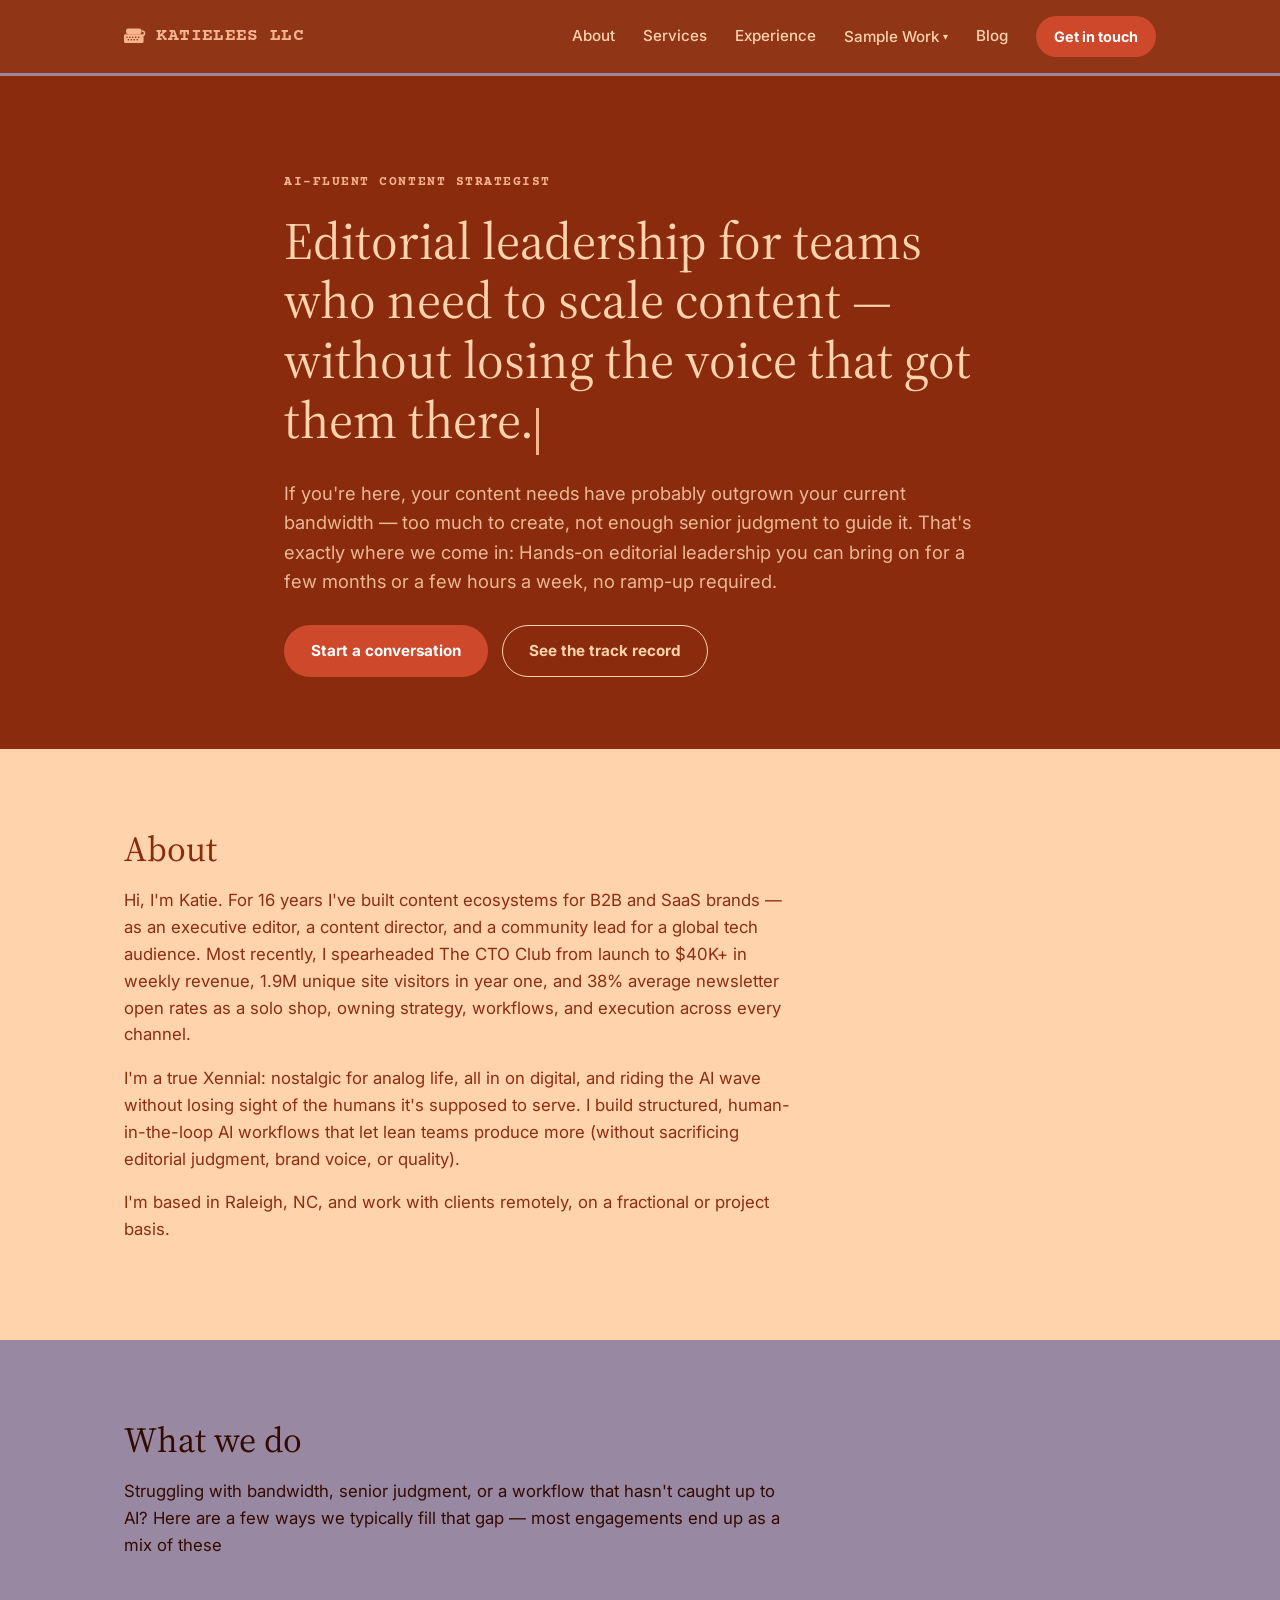
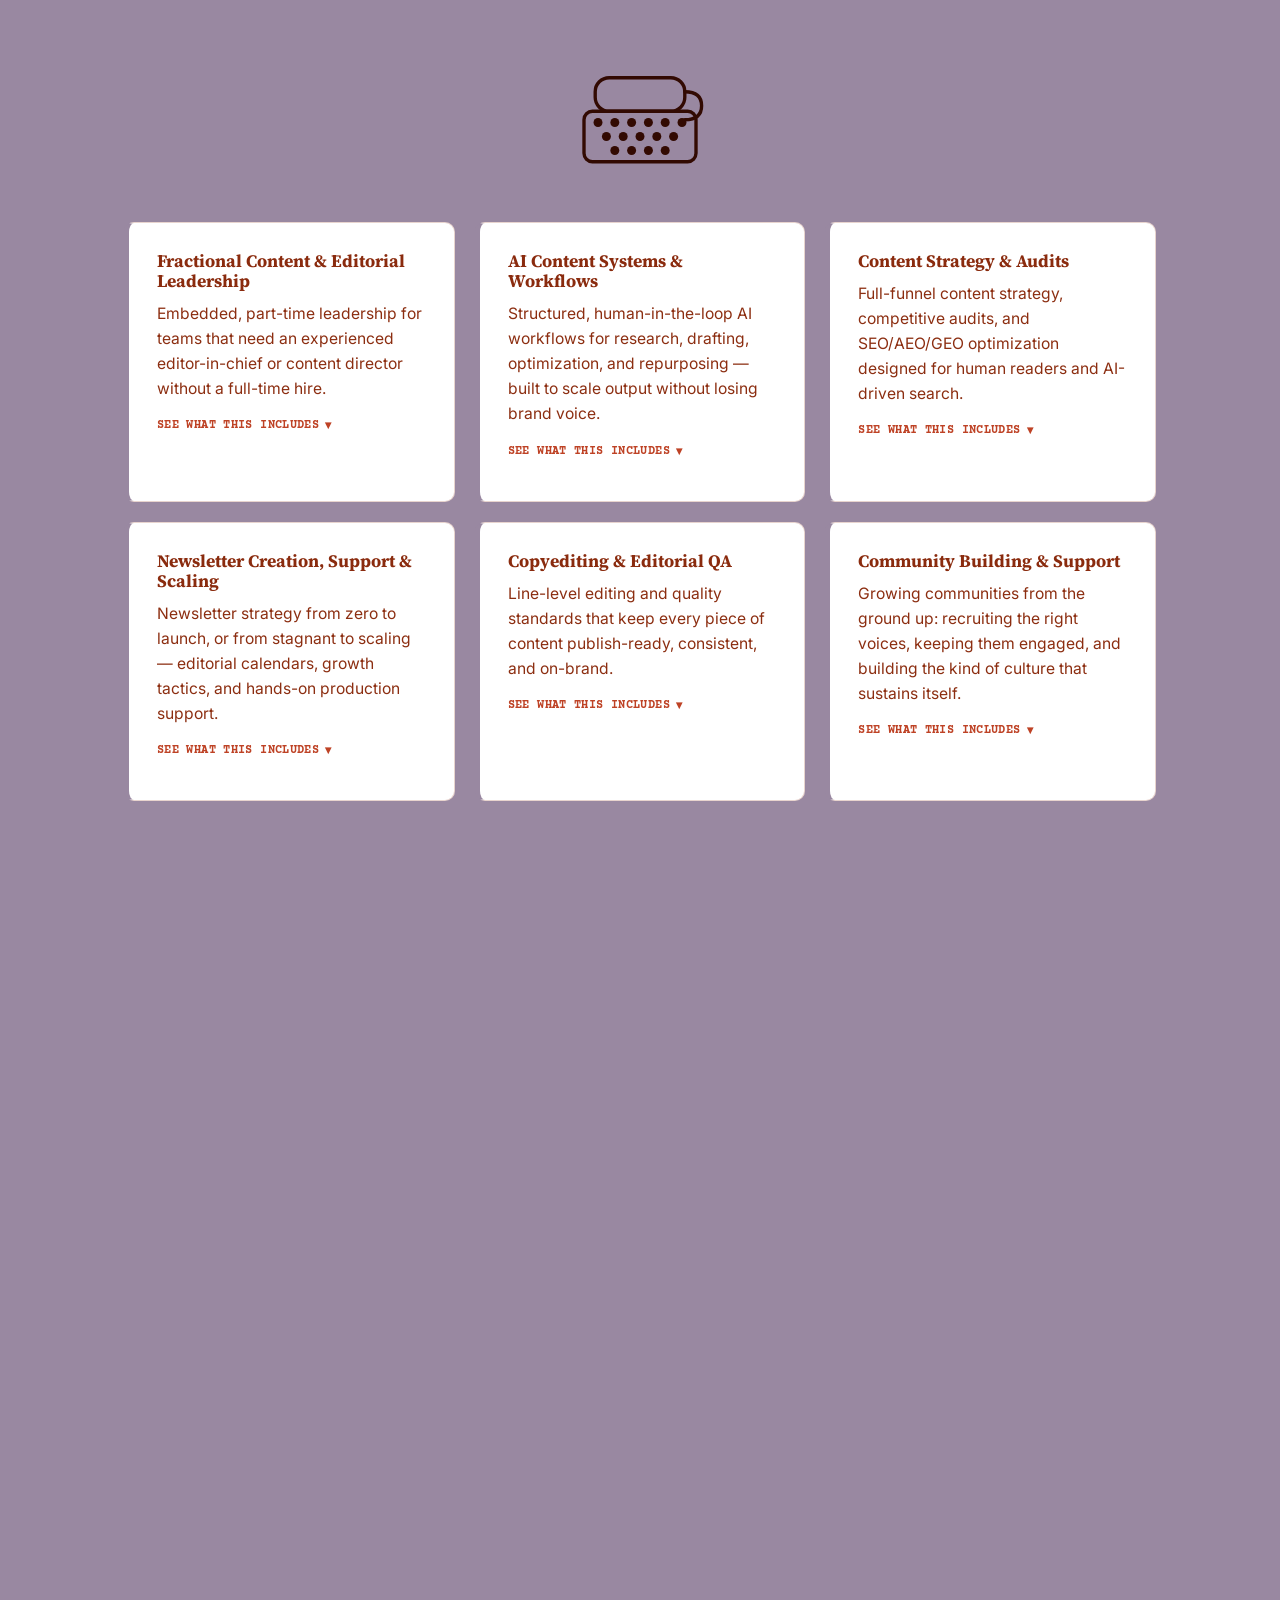
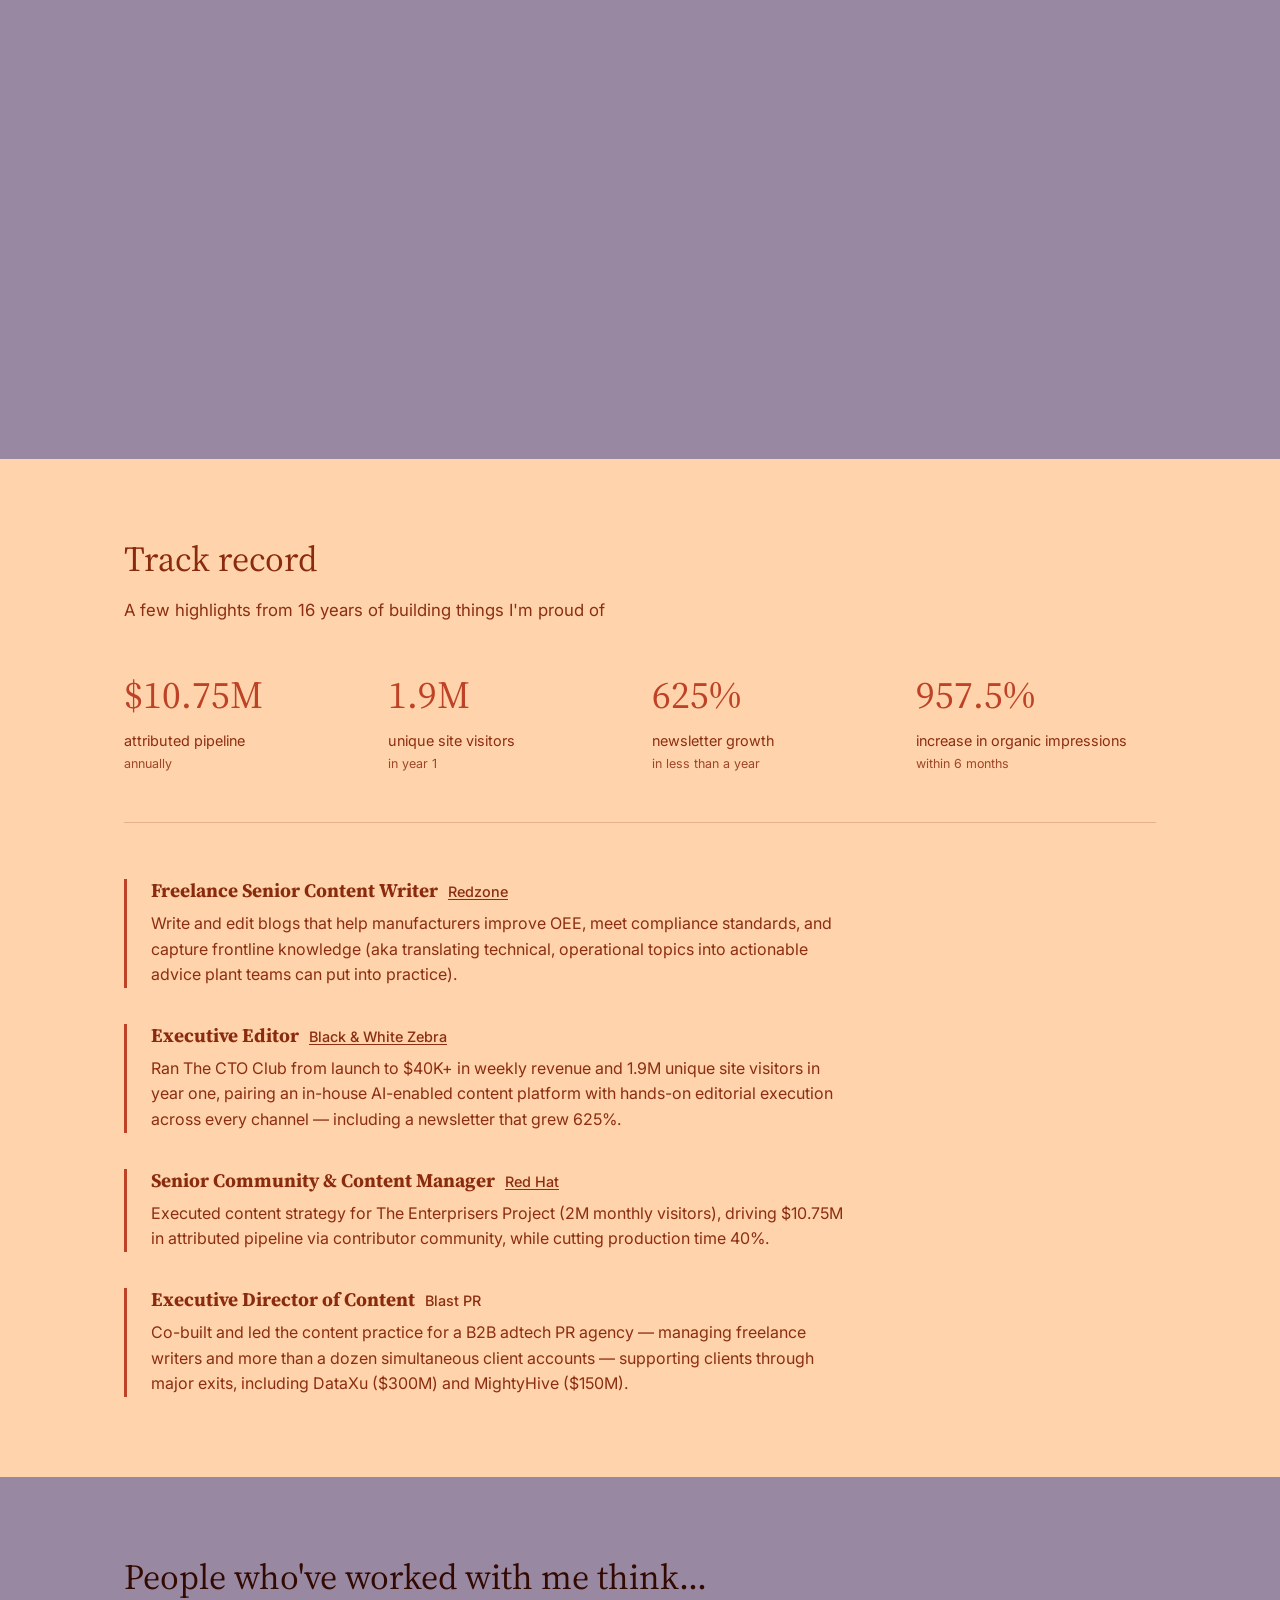
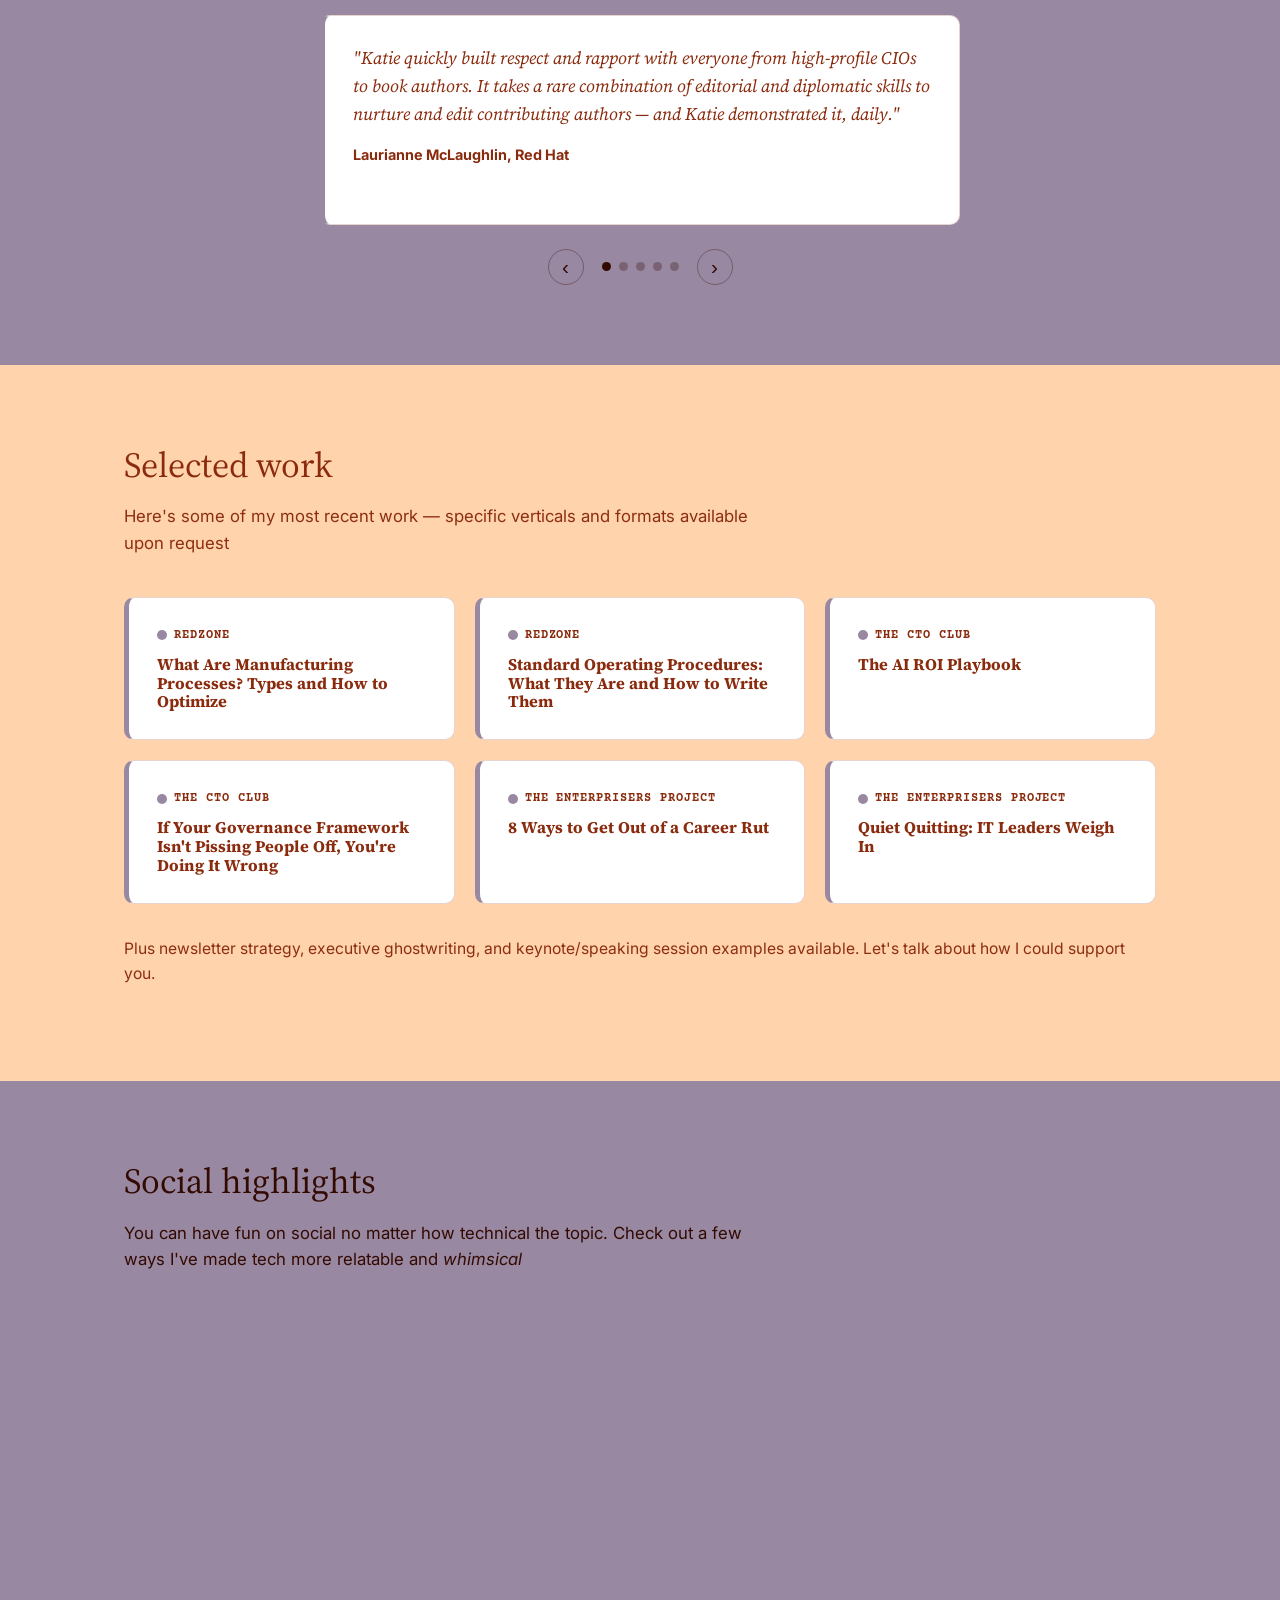
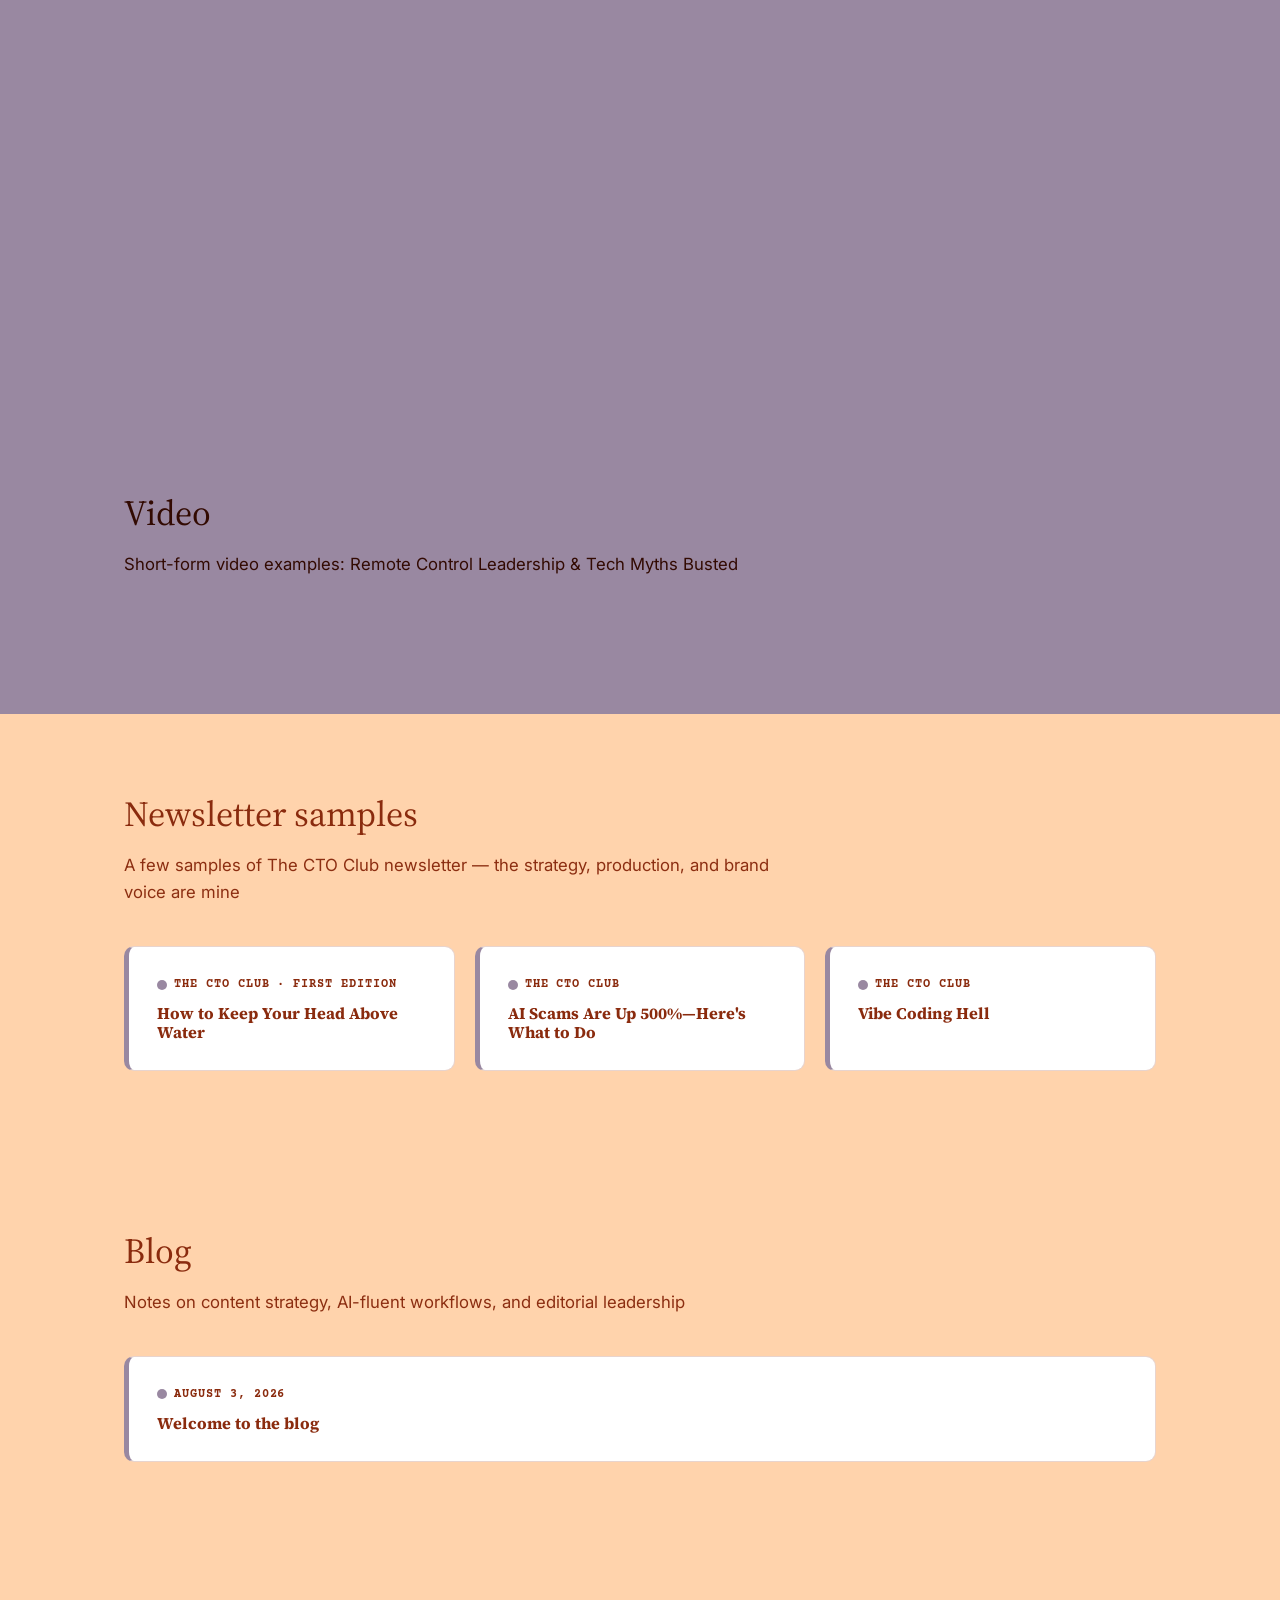
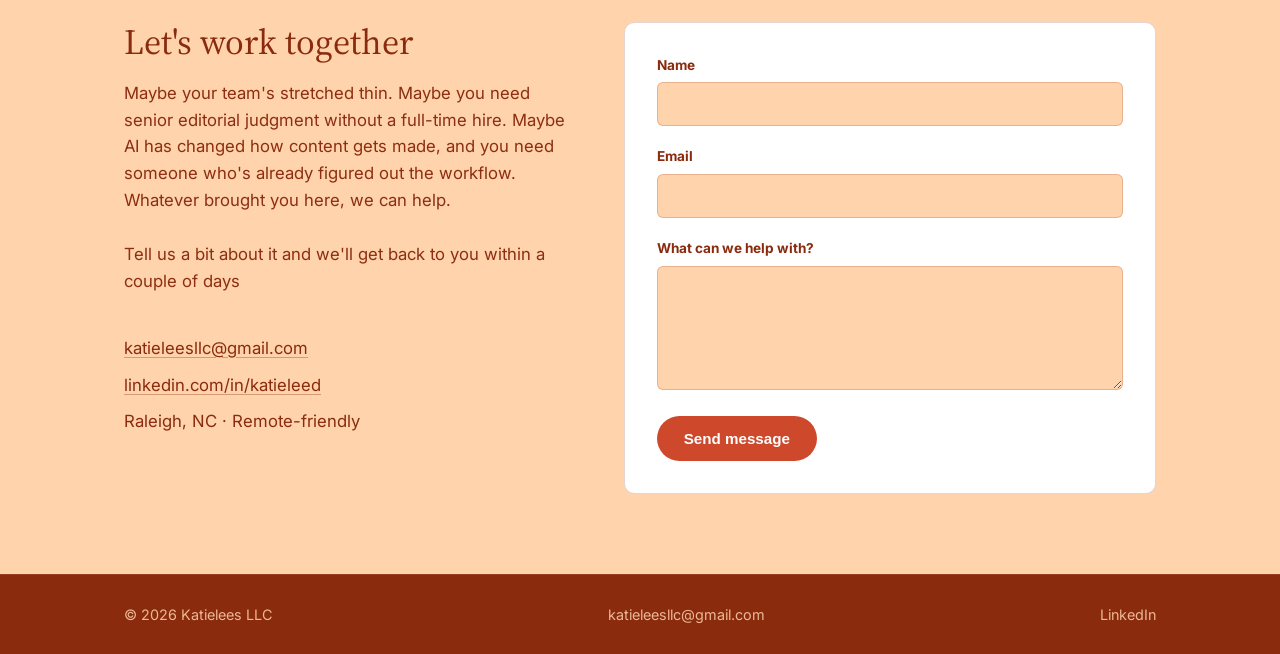
==== index.html @ c5053a91 "Update experience from 15 to 16 years sitewide Co-Authored-By: Claude Sonnet 5 <noreply@anthropic.co" ====
<!DOCTYPE html>
<html lang="en">
<head>
<meta charset="UTF-8">
<meta name="viewport" content="width=device-width, initial-scale=1.0">
<title>Katielees LLC — AI-Fluent Content Strategist & Fractional Editorial Lead</title>
<meta name="description" content="Katielees LLC is a freelance content strategy and fractional editorial leadership practice — 16 years of experience building content ecosystems, AI-powered workflows, and newsletters for B2B and SaaS brands.">
<link rel="icon" type="image/svg+xml" href="favicon.svg">
<link rel="preconnect" href="https://fonts.googleapis.com">
<link rel="preconnect" href="https://fonts.gstatic.com" crossorigin>
<link href="https://fonts.googleapis.com/css2?family=Source+Serif+4:opsz,wght@8..60,400;8..60,500;8..60,600&family=Courier+Prime:wght@400;700&family=Inter:wght@400;500;600;700&display=swap" rel="stylesheet">
<link rel="stylesheet" href="styles.css">
</head>
<body>

<a class="skip-link" href="#main">Skip to content</a>

<header class="site-header">
  <div class="wrap header-inner">
    <a href="#top" class="brand">
      <svg class="brand-icon" viewBox="0 0 100 90" aria-hidden="true">
        <rect x="8" y="10" width="64" height="24" rx="10" style="fill: var(--accent-on-dark)"></rect>
        <rect x="0" y="34" width="80" height="36" rx="6" style="fill: var(--accent-on-dark)"></rect>
        <path d="M72 20 Q84 20 84 30 Q84 40 72 40" fill="none" style="stroke: var(--accent-on-dark)" stroke-width="6"></path>
        <circle cx="12" cy="46" r="3.2" style="fill: var(--dark)"></circle>
        <circle cx="24" cy="46" r="3.2" style="fill: var(--dark)"></circle>
        <circle cx="36" cy="46" r="3.2" style="fill: var(--dark)"></circle>
        <circle cx="48" cy="46" r="3.2" style="fill: var(--dark)"></circle>
        <circle cx="60" cy="46" r="3.2" style="fill: var(--dark)"></circle>
        <circle cx="18" cy="56" r="3.2" style="fill: var(--dark)"></circle>
        <circle cx="30" cy="56" r="3.2" style="fill: var(--dark)"></circle>
        <circle cx="42" cy="56" r="3.2" style="fill: var(--dark)"></circle>
        <circle cx="54" cy="56" r="3.2" style="fill: var(--dark)"></circle>
      </svg>
      Katielees LLC
    </a>
    <button class="nav-toggle" aria-expanded="false" aria-controls="primary-nav" aria-label="Toggle menu">
      <span></span><span></span><span></span>
    </button>
    <nav id="primary-nav" class="primary-nav">
      <a href="#about">About</a>
      <a href="#services">Services</a>
      <a href="#experience">Experience</a>
      <div class="nav-dropdown">
        <button class="nav-dropdown-toggle" type="button" aria-expanded="false">Sample Work <span class="nav-caret" aria-hidden="true">&#9662;</span></button>
        <div class="nav-dropdown-menu">
          <a href="#work">Overview</a>
          <a href="#highlights">Social</a>
          <a href="#video">Video</a>
          <a href="#newsletters">Newsletters</a>
        </div>
      </div>
      <a href="#blog">Blog</a>
      <a href="#contact" class="nav-cta">Get in touch</a>
    </nav>
  </div>
</header>

<main id="main">

  <section id="top" class="hero">
    <div class="wrap hero-inner">
      <p class="eyebrow">AI-Fluent Content Strategist</p>
      <h1 id="hero-headline">Editorial leadership for teams who need to scale content&nbsp;— without losing the voice that got them there.</h1>
      <p class="hero-sub">If you're here, your content needs have probably outgrown your current bandwidth — too much to create, not enough senior judgment to guide it. That's exactly where we come in: Hands-on editorial leadership you can bring on for a few months or a few hours a week, no ramp-up required.</p>
      <div class="hero-actions">
        <a href="#contact" class="btn btn-primary">Start a conversation</a>
        <a href="#experience" class="btn btn-ghost">See the track record</a>
      </div>
    </div>
  </section>

  <section id="about" class="section">
    <div class="wrap about-grid">
      <h2 class="section-heading">About</h2>
      <div class="about-copy">
        <p>Hi, I'm Katie. For 16 years I've built content ecosystems for B2B and SaaS brands — as an executive editor, a content director, and a community lead for a global tech audience. Most recently, I spearheaded The CTO Club from launch to $40K+ in weekly revenue, 1.9M unique site visitors in year one, and 38% average newsletter open rates as a solo shop, owning strategy, workflows, and execution across every channel.</p>
        <p>I'm a true Xennial: nostalgic for analog life, all in on digital, and riding the AI wave without losing sight of the humans it's supposed to serve. I build structured, human-in-the-loop AI workflows that let lean teams produce more (without sacrificing editorial judgment, brand voice, or quality).</p>
        <p>I'm based in Raleigh, NC, and work with clients remotely, on a fractional or project basis.</p>
      </div>
    </div>
  </section>

  <section id="services" class="section section-alt">
    <div class="wrap">
      <h2 class="section-heading">What we do</h2>
      <p class="section-intro">Struggling with bandwidth, senior judgment, or a workflow that hasn't caught up to AI? Here are a few ways we typically fill that gap — most engagements end up as a mix of these</p>
    </div>
    <div class="services-stage-wrap">
      <div class="services-stage">
        <div class="wrap">
          <div class="services-typewriter">
            <svg class="typewriter-icon" viewBox="0 0 100 100" width="140" height="171" aria-hidden="true" style="overflow:visible">
              <g fill="none" style="stroke: var(--ink-on-alt)" stroke-width="2.4" stroke-linecap="round" stroke-linejoin="round">
                <rect x="18" y="28" width="64" height="24" rx="10"></rect>
                <rect x="10" y="52" width="80" height="36" rx="6"></rect>
                <path d="M82 38 Q94 38 94 48 Q94 58 82 58"></path>
              </g>
              <g style="fill: var(--ink-on-alt)">
                <circle cx="20" cy="60" r="3.2"></circle>
                <circle cx="32" cy="60" r="3.2"></circle>
                <circle cx="44" cy="60" r="3.2"></circle>
                <circle cx="56" cy="60" r="3.2"></circle>
                <circle cx="68" cy="60" r="3.2"></circle>
                <circle cx="80" cy="60" r="3.2"></circle>
                <circle cx="26" cy="70" r="3.2"></circle>
                <circle cx="38" cy="70" r="3.2"></circle>
                <circle cx="50" cy="70" r="3.2"></circle>
                <circle cx="62" cy="70" r="3.2"></circle>
                <circle cx="74" cy="70" r="3.2"></circle>
                <circle cx="32" cy="80" r="3.2"></circle>
                <circle cx="44" cy="80" r="3.2"></circle>
                <circle cx="56" cy="80" r="3.2"></circle>
                <circle cx="68" cy="80" r="3.2"></circle>
              </g>
            </svg>
          </div>
          <div class="card-grid">
            <article class="card service-card">
              <h3>Fractional Content &amp; Editorial Leadership</h3>
              <p>Embedded, part-time leadership for teams that need an experienced editor-in-chief or content director without a full-time hire.</p>
              <button type="button" class="service-toggle" aria-expanded="false" aria-controls="service-detail-1">
                <span>See what this includes</span>
                <span class="chevron" aria-hidden="true">&#9662;</span>
              </button>
              <div class="service-detail" id="service-detail-1">
                <ul>
                  <li>Set editorial standards and workflows your team can run without me</li>
                  <li>Manage and mentor existing writers or contributors</li>
                  <li>Own the content calendar and hit publishing deadlines</li>
                  <li>Step in for interim leadership gaps without a lengthy ramp-up</li>
                </ul>
              </div>
            </article>
            <article class="card service-card">
              <h3>AI Content Systems &amp; Workflows</h3>
              <p>Structured, human-in-the-loop AI workflows for research, drafting, optimization, and repurposing — built to scale output without losing brand voice.</p>
              <button type="button" class="service-toggle" aria-expanded="false" aria-controls="service-detail-2">
                <span>See what this includes</span>
                <span class="chevron" aria-hidden="true">&#9662;</span>
              </button>
              <div class="service-detail" id="service-detail-2">
                <ul>
                  <li>Build repeatable AI-assisted research and drafting workflows</li>
                  <li>Train your team on where AI helps and where it hurts quality</li>
                  <li>Repurpose long-form content into multiple formats and channels</li>
                  <li>Keep brand voice consistent as output scales</li>
                </ul>
              </div>
            </article>
            <article class="card service-card">
              <h3>Content Strategy &amp; Audits</h3>
              <p>Full-funnel content strategy, competitive audits, and SEO/AEO/GEO optimization designed for human readers and AI-driven search.</p>
              <button type="button" class="service-toggle" aria-expanded="false" aria-controls="service-detail-3">
                <span>See what this includes</span>
                <span class="chevron" aria-hidden="true">&#9662;</span>
              </button>
              <div class="service-detail" id="service-detail-3">
                <ul>
                  <li>Align and troubleshoot messaging that isn't landing</li>
                  <li>Define primary and secondary audiences, and where they diverge</li>
                  <li>Set short-term and long-term content roadmaps</li>
                  <li>Flag the milestones and roles that determine whether it works</li>
                </ul>
              </div>
            </article>
            <article class="card service-card">
              <h3>Newsletter Creation, Support &amp; Scaling</h3>
              <p>Newsletter strategy from zero to launch, or from stagnant to scaling — editorial calendars, growth tactics, and hands-on production support.</p>
              <button type="button" class="service-toggle" aria-expanded="false" aria-controls="service-detail-4">
                <span>See what this includes</span>
                <span class="chevron" aria-hidden="true">&#9662;</span>
              </button>
              <div class="service-detail" id="service-detail-4">
                <ul>
                  <li>Launch a newsletter from scratch, including positioning and cadence</li>
                  <li>Diagnose why an existing newsletter has stalled</li>
                  <li>Build growth tactics for list size and open rates</li>
                  <li>Handle end-to-end production so it ships on schedule</li>
                </ul>
              </div>
            </article>
            <article class="card service-card">
              <h3>Copyediting &amp; Editorial QA</h3>
              <p>Line-level editing and quality standards that keep every piece of content publish-ready, consistent, and on-brand.</p>
              <button type="button" class="service-toggle" aria-expanded="false" aria-controls="service-detail-5">
                <span>See what this includes</span>
                <span class="chevron" aria-hidden="true">&#9662;</span>
              </button>
              <div class="service-detail" id="service-detail-5">
                <ul>
                  <li>Catch inconsistencies in tone, style, and terminology before publish</li>
                  <li>Build a style guide your whole team can reference</li>
                  <li>Run a final QA pass so nothing ships with easy-to-miss errors</li>
                  <li>Keep every contributor's voice on-brand, not homogenized</li>
                </ul>
              </div>
            </article>
            <article class="card service-card">
              <h3>Community Building &amp; Support</h3>
              <p>Growing communities from the ground up: recruiting the right voices, keeping them engaged, and building the kind of culture that sustains itself.</p>
              <button type="button" class="service-toggle" aria-expanded="false" aria-controls="service-detail-6">
                <span>See what this includes</span>
                <span class="chevron" aria-hidden="true">&#9662;</span>
              </button>
              <div class="service-detail" id="service-detail-6">
                <ul>
                  <li>Recruit and onboard the right early contributors or members</li>
                  <li>Design engagement rituals that keep people showing up</li>
                  <li>Identify who should own community moderation long-term</li>
                  <li>Build the culture and norms that outlast any single manager</li>
                </ul>
              </div>
            </article>
          </div>
        </div>
      </div>
    </div>
  </section>

  <section id="experience" class="section">
    <div class="wrap">
      <h2 class="section-heading">Track record</h2>
      <p class="section-intro">A few highlights from 16 years of building things I'm proud of</p>

      <div class="stat-row">
        <div class="stat"><span class="stat-num">$10.75M</span><span class="stat-label">attributed pipeline</span><span class="stat-context">annually</span></div>
        <div class="stat"><span class="stat-num">1.9M</span><span class="stat-label">unique site visitors</span><span class="stat-context">in year 1</span></div>
        <div class="stat"><span class="stat-num">625%</span><span class="stat-label">newsletter growth</span><span class="stat-context">in less than a year</span></div>
        <div class="stat"><span class="stat-num">957.5%</span><span class="stat-label">increase in organic impressions</span><span class="stat-context">within 6 months</span></div>
      </div>

      <div class="timeline">
        <article class="role">
          <div class="role-head">
            <h3>Freelance Senior Content Writer</h3>
            <span class="role-meta"><a href="https://www.rzsoftware.com/author/katie-sanders" target="_blank" rel="noopener">Redzone</a></span>
          </div>
          <p>Write and edit blogs that help manufacturers improve OEE, meet compliance standards, and capture frontline knowledge (aka translating technical, operational topics into actionable advice plant teams can put into practice).</p>
        </article>
        <article class="role">
          <div class="role-head">
            <h3>Executive Editor</h3>
            <span class="role-meta"><a href="https://bwz.com/" target="_blank" rel="noopener">Black &amp; White Zebra</a></span>
          </div>
          <p>Ran The CTO Club from launch to $40K+ in weekly revenue and 1.9M unique site visitors in year one, pairing an in-house AI-enabled content platform with hands-on editorial execution across every channel — including a newsletter that grew 625%.</p>
        </article>
        <article class="role">
          <div class="role-head">
            <h3>Senior Community &amp; Content Manager</h3>
            <span class="role-meta"><a href="https://www.redhat.com/en" target="_blank" rel="noopener">Red Hat</a></span>
          </div>
          <p>Executed content strategy for The Enterprisers Project (2M monthly visitors), driving $10.75M in attributed pipeline via contributor community, while cutting production time 40%.</p>
        </article>
        <article class="role">
          <div class="role-head">
            <h3>Executive Director of Content</h3>
            <span class="role-meta">Blast PR</span>
          </div>
          <p>Co-built and led the content practice for a B2B adtech PR agency — managing freelance writers and more than a dozen simultaneous client accounts — supporting clients through major exits, including DataXu ($300M) and MightyHive ($150M).</p>
        </article>
      </div>
    </div>
  </section>

  <section class="section section-alt quotes">
    <div class="wrap">
      <h2 class="section-heading">People who've worked with me think...</h2>
      <div class="testimonial-carousel" role="region" aria-roledescription="carousel" aria-label="Testimonials">
        <div class="testimonial-track">
          <blockquote class="testimonial-slide">
            <p>"Katie quickly built respect and rapport with everyone from high-profile CIOs to book authors. It takes a rare combination of editorial and diplomatic skills to nurture and edit contributing authors — and Katie demonstrated it, daily."</p>
            <cite>Laurianne McLaughlin, Red Hat</cite>
          </blockquote>
          <blockquote class="testimonial-slide">
            <p>"Katie is the quintessential modern marketer: strategic, data savvy, with a deep understanding of how narrative drives results for brands. We benefitted tremendously from her integrated approach as we grew The Trade Desk to a 'household' name in B2B adtech."</p>
            <cite>Anne Hallock, The Trade Desk</cite>
          </blockquote>
          <blockquote class="testimonial-slide">
            <p>"Katie's curiosity leads to creativity and innovation. She nurtures community and business relationships with the utmost kindness and professionalism, possesses stellar editorial judgment, and is just plain fun to be around."</p>
            <cite>Lauren Pritchett, Red Hat</cite>
          </blockquote>
          <blockquote class="testimonial-slide">
            <p>"Katie is one of the most talented and pleasant content managers I have ever worked with — a thoughtful editor, an expert in all things marketing and tech, and a proven PR professional. She's well-spoken, quick-witted, and fun to talk to."</p>
            <cite>Jacqueline Lisk, Freelance Writer &amp; Journalist</cite>
          </blockquote>
          <blockquote class="testimonial-slide">
            <p>"Katie is a problem solver who crafted the most unique way of curating a community of content contributors for The Enterprisers Project — helping grow it into one of the world's leading editorial sites for CIOs."</p>
            <cite>Sam Miller, Red Hat</cite>
          </blockquote>
        </div>
        <div class="carousel-controls">
          <button type="button" class="carousel-btn carousel-prev" aria-label="Previous testimonial">&#8249;</button>
          <div class="carousel-dots"></div>
          <button type="button" class="carousel-btn carousel-next" aria-label="Next testimonial">&#8250;</button>
        </div>
      </div>
    </div>
  </section>

  <section id="work" class="section">
    <div class="wrap">
      <h2 class="section-heading">Selected work</h2>
      <p class="section-intro">Here's some of my most recent work — specific verticals and formats available upon request</p>
      <div class="card-grid">
        <a class="card card-link" href="https://www.rzsoftware.com/blog/manufacturing-processes" target="_blank" rel="noopener">
          <span class="card-kicker">Redzone</span>
          <h3>What Are Manufacturing Processes? Types and How to Optimize</h3>
        </a>
        <a class="card card-link" href="https://www.rzsoftware.com/blog/standard-operating-procedures" target="_blank" rel="noopener">
          <span class="card-kicker">Redzone</span>
          <h3>Standard Operating Procedures: What They Are and How to Write Them</h3>
        </a>
        <a class="card card-link" href="https://thectoclub.com/strategy-innovation/ai-roi-playbook/" target="_blank" rel="noopener">
          <span class="card-kicker">The CTO Club</span>
          <h3>The AI ROI Playbook</h3>
        </a>
        <a class="card card-link" href="https://thectoclub.com/it-governance/your-governance-framework-should-piss-people-off/" target="_blank" rel="noopener">
          <span class="card-kicker">The CTO Club</span>
          <h3>If Your Governance Framework Isn't Pissing People Off, You're Doing It Wrong</h3>
        </a>
        <a class="card card-link" href="https://enterprisersproject.com/article/2022/10/career-rut-advice" target="_blank" rel="noopener">
          <span class="card-kicker">The Enterprisers Project</span>
          <h3>8 Ways to Get Out of a Career Rut</h3>
        </a>
        <a class="card card-link" href="https://enterprisersproject.com/article/2022/9/quiet-quitting-it-leaders" target="_blank" rel="noopener">
          <span class="card-kicker">The Enterprisers Project</span>
          <h3>Quiet Quitting: IT Leaders Weigh In</h3>
        </a>
      </div>
      <p class="work-more">Plus newsletter strategy, executive ghostwriting, and keynote/speaking session examples available. Let's talk about how I could support you.</p>
    </div>
  </section>

  <section id="highlights" class="section section-alt">
    <div class="wrap">
      <h2 class="section-heading">Social highlights</h2>
      <p class="section-intro">You can have fun on social no matter how technical the topic. Check out a few ways I've made tech more relatable and <em>whimsical</em></p>
      <div class="social-grid">
        <div class="social-embed">
          <iframe src="https://www.linkedin.com/embed/feed/update/urn:li:ugcPost:7321739195381657601" height="1021" width="504" frameborder="0" allowfullscreen title="Embedded LinkedIn post"></iframe>
        </div>
        <div class="social-embed">
          <iframe src="https://www.linkedin.com/embed/feed/update/urn:li:share:7312929348796252163" height="642" width="504" frameborder="0" allowfullscreen title="Embedded LinkedIn post"></iframe>
        </div>
        <div class="social-embed">
          <iframe src="https://www.linkedin.com/embed/feed/update/urn:li:share:7313649421001326592" height="670" width="504" frameborder="0" allowfullscreen title="Embedded LinkedIn post"></iframe>
        </div>
      </div>
    </div>
  </section>

  <section id="video" class="section section-alt">
    <div class="wrap">
      <h2 class="section-heading">Video</h2>
      <p class="section-intro">Short-form video examples: Remote Control Leadership &amp; Tech Myths Busted</p>
      <div class="social-grid">
        <div class="social-embed">
          <blockquote class="tiktok-embed" cite="https://www.tiktok.com/@katie.lee.d/video/7509606042519538987" data-video-id="7509606042519538987" style="max-width: 605px;min-width: 325px;"><section></section></blockquote>
        </div>
        <div class="social-embed">
          <blockquote class="tiktok-embed" cite="https://www.tiktok.com/@katie.lee.d/video/7504363502866402603" data-video-id="7504363502866402603" style="max-width: 605px;min-width: 325px;"><section></section></blockquote>
        </div>
        <div class="social-embed">
          <blockquote class="tiktok-embed" cite="https://www.tiktok.com/@katie.lee.d/video/7499614037257358634" data-video-id="7499614037257358634" style="max-width: 605px;min-width: 325px;"><section></section></blockquote>
        </div>
      </div>
    </div>
  </section>

  <section id="newsletters" class="section">
    <div class="wrap">
      <h2 class="section-heading">Newsletter samples</h2>
      <p class="section-intro">A few samples of The CTO Club newsletter — the strategy, production, and brand voice are mine</p>
      <div class="card-grid">
        <a class="card card-link" href="newsletters/head-above-water.html" target="_blank" rel="noopener">
          <span class="card-kicker">The CTO Club · First Edition</span>
          <h3>How to Keep Your Head Above Water</h3>
        </a>
        <a class="card card-link" href="newsletters/ai-scams.html" target="_blank" rel="noopener">
          <span class="card-kicker">The CTO Club</span>
          <h3>AI Scams Are Up 500%—Here's What to Do</h3>
        </a>
        <a class="card card-link" href="newsletters/vibe-coding-hell.html" target="_blank" rel="noopener">
          <span class="card-kicker">The CTO Club</span>
          <h3>Vibe Coding Hell</h3>
        </a>
      </div>
    </div>
  </section>

  <section id="blog" class="section">
    <div class="wrap">
      <h2 class="section-heading">Blog</h2>
      <p class="section-intro">Notes on content strategy, AI-fluent workflows, and editorial leadership</p>
      <div class="card-grid">
        <a class="card card-link" href="blog/welcome-to-the-blog.html">
          <span class="card-kicker">August 3, 2026</span>
          <h3>Welcome to the blog</h3>
        </a>
      </div>
    </div>
  </section>

  <section id="contact" class="section section-contact">
    <div class="wrap contact-grid">
      <div>
        <h2 class="section-heading">Let's work together</h2>
        <p class="section-intro">Maybe your team's stretched thin. Maybe you need senior editorial judgment without a full-time hire. Maybe AI has changed how content gets made, and you need someone who's already figured out the workflow. Whatever brought you here, we can help.<br><br>Tell us a bit about it and we'll get back to you within a couple of days</p>
        <ul class="contact-list">
          <li><a href="mailto:katieleesllc@gmail.com">katieleesllc@gmail.com</a></li>
          <li><a href="https://www.linkedin.com/in/katieleed/" target="_blank" rel="noopener">linkedin.com/in/katieleed</a></li>
          <li>Raleigh, NC · Remote-friendly</li>
        </ul>
      </div>
      <form class="contact-form" action="https://formspree.io/f/mjgnrnyz" method="POST">
        <label for="name">Name</label>
        <input type="text" id="name" name="name" required>

        <label for="email">Email</label>
        <input type="email" id="email" name="email" required>

        <label for="message">What can we help with?</label>
        <textarea id="message" name="message" rows="5" required></textarea>

        <button type="submit" class="btn btn-primary">Send message</button>
      </form>
    </div>
  </section>

</main>

<footer class="site-footer">
  <div class="wrap footer-inner">
    <span>© <span id="year"></span> Katielees LLC</span>
    <a href="mailto:katieleesllc@gmail.com">katieleesllc@gmail.com</a>
    <a href="https://www.linkedin.com/in/katieleed/" target="_blank" rel="noopener">LinkedIn</a>
  </div>
</footer>

<script src="script.js"></script>
<script async src="https://www.tiktok.com/embed.js"></script>
</body>
</html>
---- styles.css ----
/* ---------- Reset & base ---------- */
*, *::before, *::after { box-sizing: border-box; }
html { scroll-behavior: smooth; }

:root {
  --peach: #FFD3AC;
  --terracotta: #E35336;
  --lavender: #9988A1;
  --rust: #8A2B0E;

  --bg: var(--peach);
  --bg-alt: var(--lavender);
  --ink: var(--rust);
  --ink-soft: color-mix(in srgb, var(--rust) 98%, var(--peach) 2%);
  --ink-on-alt: color-mix(in oklch, var(--rust) 50%, black 50%);
  --accent: var(--terracotta);
  --accent-ink: var(--rust);
  --accent-on-light: color-mix(in srgb, var(--terracotta) 58%, var(--rust) 42%);
  --accent-on-dark: color-mix(in srgb, var(--terracotta) 25%, var(--peach) 75%);
  --accent-btn-bg: color-mix(in srgb, var(--terracotta) 76%, var(--rust) 24%);
  --accent-btn-bg-hover: color-mix(in srgb, var(--terracotta) 64%, var(--rust) 36%);
  --line: color-mix(in srgb, var(--rust) 20%, transparent);
  --card-bg: #FFFFFF;
  --dark: var(--rust);
  --dark-text: var(--peach);
  --dark-text-soft: color-mix(in srgb, var(--peach) 84%, var(--rust) 16%);
  --radius: 10px;
  --font-display: "Source Serif 4", Georgia, serif;
  --font-mono: "Courier Prime", "Courier New", monospace;
  --font-body: "Inter", -apple-system, BlinkMacSystemFont, "Segoe UI", sans-serif;
  --max-width: 1080px;
}

body {
  margin: 0;
  background: var(--bg);
  color: var(--ink);
  font-family: var(--font-body);
  line-height: 1.6;
  -webkit-font-smoothing: antialiased;
}

h1, h2, h3 {
  font-family: var(--font-display);
  color: var(--ink);
  line-height: 1.15;
  margin: 0 0 0.5em;
}

p { margin: 0 0 1em; color: var(--ink-soft); }

a {
  color: var(--accent-ink);
  text-decoration-color: color-mix(in srgb, var(--rust) 35%, transparent);
  text-underline-offset: 3px;
}
a:hover { text-decoration-color: currentColor; }

.wrap {
  max-width: var(--max-width);
  margin: 0 auto;
  padding: 0 24px;
}

.skip-link {
  position: absolute;
  left: -999px;
  top: auto;
  background: var(--dark);
  color: var(--dark-text);
  padding: 12px 18px;
  border-radius: 6px;
  z-index: 200;
}
.skip-link:focus {
  left: 24px;
  top: 12px;
}

/* ---------- Header ---------- */
.site-header {
  position: sticky;
  top: 0;
  z-index: 100;
  background: color-mix(in srgb, var(--dark) 94%, transparent);
  backdrop-filter: saturate(140%) blur(8px);
  border-bottom: 3px solid var(--lavender);
}

.header-inner {
  display: flex;
  align-items: center;
  justify-content: space-between;
  padding-top: 16px;
  padding-bottom: 16px;
}

.brand {
  font-family: var(--font-mono);
  font-weight: 700;
  font-size: 1.15rem;
  letter-spacing: 0.02em;
  text-transform: uppercase;
  color: var(--accent-on-dark);
  text-decoration: none;
  display: inline-flex;
  align-items: center;
  gap: 8px;
}

.brand-icon {
  height: 22px;
  width: auto;
}

.primary-nav {
  display: flex;
  align-items: center;
  gap: 28px;
}

.primary-nav a {
  color: var(--dark-text);
  text-decoration: none;
  font-weight: 500;
  font-size: 0.95rem;
}
.primary-nav a:hover { color: var(--accent-on-dark); }

.nav-dropdown {
  position: relative;
}

.nav-dropdown-toggle {
  display: inline-flex;
  align-items: center;
  gap: 4px;
  background: none;
  border: none;
  padding: 0;
  color: var(--dark-text);
  font-family: var(--font-body);
  font-weight: 500;
  font-size: 0.95rem;
  cursor: pointer;
}
.nav-dropdown-toggle:hover { color: var(--accent-on-dark); }

.nav-caret {
  font-size: 0.65em;
  transition: transform 0.15s ease;
}
.nav-dropdown.open .nav-caret { transform: rotate(180deg); }

.nav-dropdown-menu {
  display: none;
  flex-direction: column;
  gap: 2px;
  position: absolute;
  top: calc(100% + 16px);
  left: 50%;
  transform: translateX(-50%);
  background: color-mix(in srgb, var(--dark) 88%, black 12%);
  border: 1px solid color-mix(in srgb, var(--dark-text) 14%, transparent);
  border-radius: 8px;
  padding: 8px;
  min-width: 160px;
  box-shadow: 0 12px 28px rgba(0, 0, 0, 0.35);
  z-index: 10;
}
.nav-dropdown.open .nav-dropdown-menu { display: flex; }

.nav-dropdown-menu a {
  color: var(--dark-text);
  text-decoration: none;
  font-size: 0.9rem;
  font-weight: 500;
  padding: 8px 12px;
  border-radius: 6px;
  white-space: nowrap;
}
.nav-dropdown-menu a:hover { background: color-mix(in srgb, var(--dark-text) 10%, transparent); color: var(--accent-on-dark); }

.nav-cta {
  background: var(--accent-btn-bg);
  color: #fff !important;
  padding: 9px 18px;
  border-radius: 999px;
  font-size: 0.9rem !important;
  font-weight: 700 !important;
}
.nav-cta:hover { background: var(--accent-btn-bg-hover); }

.nav-toggle {
  display: none;
  flex-direction: column;
  justify-content: center;
  gap: 5px;
  width: 40px;
  height: 40px;
  background: none;
  border: none;
  cursor: pointer;
}
.nav-toggle span {
  display: block;
  width: 22px;
  height: 2px;
  background: var(--dark-text);
  margin: 0 auto;
}

/* ---------- Hero ---------- */
.hero {
  padding: 96px 0 72px;
  background: var(--dark);
}
.hero-inner { max-width: 760px; }

.eyebrow {
  text-transform: uppercase;
  letter-spacing: 0.12em;
  font-size: 0.8rem;
  font-weight: 700;
  font-family: var(--font-mono);
  color: var(--accent-on-dark);
  margin-bottom: 18px;
}

.hero h1 {
  font-size: clamp(2rem, 4vw + 1rem, 3.25rem);
  font-weight: 400;
  color: var(--dark-text);
  margin-bottom: 24px;
  min-height: 1.15em;
}

.typewriter-cursor {
  display: inline-block;
  width: 3px;
  height: 0.9em;
  background: var(--accent-on-dark);
  margin-left: 2px;
  vertical-align: text-bottom;
  animation: te-blink 0.8s step-end infinite;
}
@keyframes te-blink { 50% { opacity: 0; } }
@media (prefers-reduced-motion: reduce) {
  .typewriter-cursor { animation: none; }
}

.hero-sub {
  font-size: 1.15rem;
  max-width: 60ch;
  color: var(--dark-text-soft);
}

.hero-actions {
  display: flex;
  gap: 14px;
  flex-wrap: wrap;
  margin-top: 28px;
}

.btn {
  display: inline-block;
  padding: 13px 26px;
  border-radius: 999px;
  font-weight: 700;
  font-size: 0.95rem;
  text-decoration: none;
  border: 1px solid transparent;
  cursor: pointer;
}
.btn-primary {
  background: var(--accent-btn-bg);
  color: #fff;
}
.btn-primary:hover { background: var(--accent-btn-bg-hover); }
.btn-ghost {
  border-color: var(--dark-text);
  color: var(--dark-text);
  background: transparent;
}
.btn-ghost:hover { border-color: var(--accent-on-dark); color: var(--accent-on-dark); }

/* ---------- Sections ---------- */
.section { padding: 80px 0; }
.section-alt { background: var(--bg-alt); }
.section-alt .section-heading,
.section-alt .section-intro {
  color: var(--ink-on-alt);
}

.section-heading {
  font-size: clamp(1.6rem, 2vw + 1rem, 2.2rem);
  font-weight: 400;
}

.section-intro {
  max-width: 60ch;
  font-size: 1.05rem;
  margin-bottom: 40px;
}

/* ---------- About ---------- */
.about-copy { max-width: 68ch; }
.about-copy p { font-size: 1.05rem; }

/* ---------- Cards ---------- */
.card-grid {
  display: grid;
  grid-template-columns: repeat(auto-fit, minmax(240px, 1fr));
  gap: 20px;
}

#work .card-grid {
  grid-template-columns: repeat(3, 1fr);
}

#services .card-grid {
  grid-template-columns: repeat(3, 1fr);
  position: relative;
  z-index: 1;
}

#services .card {
  background: var(--card-bg);
  opacity: 0;
  transform: translate(var(--fly-x, 0), var(--fly-y, 0)) scale(0.35);
  transition: opacity 0.5s ease, transform 0.6s cubic-bezier(0.22, 1, 0.36, 1);
}
#services .card.revealed {
  opacity: 1;
  transform: translate(0, 0) scale(1);
}

.services-stage-wrap {
  position: relative;
  height: 220vh;
}
.services-stage {
  position: sticky;
  top: 96px;
  padding-top: 24px;
  padding-bottom: 24px;
}

.services-typewriter {
  display: flex;
  justify-content: center;
  margin-bottom: 28px;
}

@media (prefers-reduced-motion: reduce) {
  .services-stage-wrap { height: auto; }
  .services-stage { position: static; }
  #services .card { opacity: 1; transform: none; }
  .testimonial-slide { transition: none; }
}

.card {
  background: var(--card-bg);
  border: 1px solid var(--line);
  border-left: 5px solid var(--lavender);
  border-radius: var(--radius);
  padding: 28px;
}

.card h3 {
  font-size: 1.1rem;
  margin-bottom: 10px;
}

.card p { margin-bottom: 0; font-size: 0.98rem; }

.service-toggle {
  display: flex;
  align-items: center;
  gap: 6px;
  margin-top: 16px;
  padding: 0;
  background: none;
  border: none;
  font-family: var(--font-mono);
  font-size: 0.78rem;
  font-weight: 700;
  letter-spacing: 0.03em;
  text-transform: uppercase;
  color: var(--accent-on-light);
  cursor: pointer;
}
.service-toggle:hover { color: var(--accent-btn-bg-hover); }
.service-toggle .chevron {
  display: inline-block;
  transition: transform 0.25s ease;
}
.service-toggle[aria-expanded="true"] .chevron { transform: rotate(180deg); }

.service-detail {
  display: grid;
  grid-template-rows: 0fr;
  transition: grid-template-rows 0.35s ease;
}
.service-detail ul {
  overflow: hidden;
  margin: 0;
  padding: 14px 0 0;
  list-style: none;
  display: flex;
  flex-direction: column;
  gap: 8px;
}
.service-toggle[aria-expanded="true"] + .service-detail {
  grid-template-rows: 1fr;
}
.service-detail li {
  position: relative;
  padding-left: 16px;
  font-size: 0.92rem;
  line-height: 1.5;
  color: var(--ink-soft);
}
.service-detail li::before {
  content: "";
  position: absolute;
  left: 0;
  top: 0.6em;
  width: 6px;
  height: 6px;
  border-radius: 50%;
  background: var(--lavender);
}

@media (prefers-reduced-motion: reduce) {
  .service-detail { transition: none; }
  .service-toggle .chevron { transition: none; }
}

.card-link {
  display: block;
  text-decoration: none;
  transition: border-color 0.15s ease, transform 0.15s ease;
}
.card-link:hover {
  border-top-color: var(--accent-on-light);
  border-right-color: var(--accent-on-light);
  border-bottom-color: var(--accent-on-light);
  transform: translateY(-2px);
}
.card-link h3 { color: var(--ink); margin-bottom: 0; font-size: 1.02rem; }

.card-kicker {
  display: flex;
  align-items: center;
  gap: 7px;
  text-transform: uppercase;
  letter-spacing: 0.08em;
  font-size: 0.75rem;
  font-weight: 700;
  font-family: var(--font-mono);
  color: var(--accent-ink);
  margin-bottom: 10px;
}
.card-kicker::before {
  content: "";
  display: inline-block;
  width: 10px;
  height: 10px;
  border-radius: 50%;
  background: var(--lavender);
  flex-shrink: 0;
}

/* ---------- Stats ---------- */
.stat-row {
  display: grid;
  grid-template-columns: repeat(auto-fit, minmax(180px, 1fr));
  gap: 24px;
  margin-bottom: 56px;
  padding-bottom: 48px;
  border-bottom: 1px solid var(--line);
}

.stat {
  display: flex;
  flex-direction: column;
}

.stat-num {
  font-family: var(--font-display);
  font-size: clamp(1.8rem, 2vw + 1rem, 2.4rem);
  color: var(--accent-on-light);
  font-weight: 400;
}

.stat-label {
  font-size: 0.9rem;
  color: var(--ink-soft);
  margin-top: 4px;
}

.stat-context {
  font-size: 0.78rem;
  color: var(--ink-soft);
  opacity: 0.85;
  margin-top: 2px;
}

/* ---------- Timeline ---------- */
.timeline {
  display: flex;
  flex-direction: column;
  gap: 36px;
}

.role {
  padding-left: 24px;
  border-left: 3px solid var(--accent-on-light);
}

.role-head {
  display: flex;
  flex-wrap: wrap;
  align-items: baseline;
  gap: 10px;
  margin-bottom: 8px;
}

.role-head h3 {
  font-size: 1.2rem;
  margin: 0;
}

.role-meta {
  font-size: 0.9rem;
  color: var(--ink-soft);
  font-weight: 500;
}
.role-meta a {
  color: inherit;
  text-decoration: underline;
  text-underline-offset: 2px;
}
.role-meta a:hover {
  color: var(--accent-ink);
}

.role p { max-width: 70ch; margin-bottom: 0; }

/* ---------- Quotes ---------- */
.testimonial-carousel {
  max-width: 640px;
  margin: 0 auto;
}

.testimonial-track {
  display: grid;
}

.testimonial-slide {
  grid-area: 1 / 1;
  margin: 0;
  padding: 28px;
  background: var(--card-bg);
  border: 1px solid var(--line);
  border-left: 5px solid var(--lavender);
  border-radius: var(--radius);
  opacity: 0;
  visibility: hidden;
  pointer-events: none;
  transition: opacity 0.4s ease;
}
.testimonial-slide.active {
  opacity: 1;
  visibility: visible;
  pointer-events: auto;
}

.carousel-controls {
  display: flex;
  align-items: center;
  justify-content: center;
  gap: 18px;
  margin-top: 24px;
}

.carousel-btn {
  display: flex;
  align-items: center;
  justify-content: center;
  width: 36px;
  height: 36px;
  border-radius: 50%;
  border: 1px solid color-mix(in srgb, var(--ink-on-alt) 35%, transparent);
  background: none;
  color: var(--ink-on-alt);
  font-size: 1.3rem;
  line-height: 1;
  cursor: pointer;
}
.carousel-btn:hover {
  border-color: var(--ink-on-alt);
  background: color-mix(in srgb, var(--ink-on-alt) 10%, transparent);
}

.carousel-dots {
  display: flex;
  gap: 8px;
}
.carousel-dot {
  width: 9px;
  height: 9px;
  padding: 0;
  border: none;
  border-radius: 50%;
  background: color-mix(in srgb, var(--ink-on-alt) 30%, transparent);
  cursor: pointer;
}
.carousel-dot.active {
  background: var(--ink-on-alt);
}

blockquote p {
  font-family: var(--font-display);
  font-style: italic;
  font-size: 1.1rem;
  color: var(--ink);
  margin-bottom: 14px;
}

blockquote cite {
  font-style: normal;
  font-size: 0.9rem;
  color: var(--accent-ink);
  font-weight: 700;
}

/* ---------- Work ---------- */
.work-more { margin-top: 32px; font-size: 0.98rem; }

/* ---------- Short-form highlights ---------- */
.social-grid {
  display: grid;
  grid-template-columns: repeat(auto-fit, minmax(320px, 1fr));
  gap: 24px;
  justify-items: center;
}

.social-embed {
  width: 100%;
  max-width: 504px;
}

.social-embed iframe {
  width: 100%;
  max-width: 504px;
  height: 620px;
  border: none;
  border-radius: var(--radius);
  display: block;
}

.social-placeholder {
  width: 100%;
  max-width: 504px;
  height: 300px;
  border: 2px dashed var(--line);
  border-radius: var(--radius);
  display: flex;
  align-items: center;
  justify-content: center;
  text-align: center;
  padding: 24px;
  color: var(--ink-soft);
  font-size: 0.95rem;
  background: color-mix(in srgb, var(--card-bg) 60%, transparent);
}

/* ---------- Contact ---------- */
.contact-grid {
  display: grid;
  grid-template-columns: 1fr 1.2fr;
  gap: 56px;
}

.contact-list {
  list-style: none;
  padding: 0;
  margin: 0;
  display: flex;
  flex-direction: column;
  gap: 10px;
  font-size: 1.05rem;
}

.contact-form {
  display: flex;
  flex-direction: column;
  gap: 6px;
  background: var(--card-bg);
  border: 1px solid var(--line);
  border-radius: var(--radius);
  padding: 32px;
}

.contact-form label {
  font-size: 0.85rem;
  font-weight: 700;
  margin-top: 14px;
}
.contact-form label:first-child { margin-top: 0; }

.contact-form input,
.contact-form textarea {
  font-family: var(--font-body);
  font-size: 1rem;
  padding: 11px 14px;
  border: 1px solid var(--line);
  border-radius: 6px;
  background: var(--bg);
  color: var(--ink);
  resize: vertical;
}
.contact-form input:focus,
.contact-form textarea:focus {
  outline: 2px solid var(--accent-on-light);
  outline-offset: 1px;
}

.contact-form button {
  margin-top: 20px;
  align-self: flex-start;
}

.form-note {
  font-size: 0.8rem;
  color: var(--ink-soft);
  margin: 10px 0 0;
}

.form-success {
  background: var(--card-bg);
  border: 1px solid var(--line);
  border-radius: var(--radius);
  padding: 32px;
  font-family: var(--font-display);
  font-size: 1.1rem;
  color: var(--ink);
  margin: 0;
}

.form-error {
  font-size: 0.85rem;
  color: var(--accent-ink);
  margin: 14px 0 0;
}

/* ---------- Footer ---------- */
.site-footer {
  background: var(--dark);
  border-top: 1px solid color-mix(in srgb, var(--dark-text) 12%, transparent);
  padding: 28px 0;
}

.footer-inner {
  display: flex;
  flex-wrap: wrap;
  gap: 18px;
  justify-content: space-between;
  font-size: 0.9rem;
  color: var(--dark-text-soft);
}

.footer-inner a { color: var(--dark-text-soft); }
.footer-inner a:hover { color: var(--accent-on-dark); }

/* ---------- Article ---------- */
.back-link {
  display: inline-flex;
  align-items: center;
  gap: 6px;
  font-family: var(--font-mono);
  font-size: 0.85rem;
  font-weight: 700;
  text-transform: uppercase;
  letter-spacing: 0.03em;
  color: var(--accent-on-light);
  text-decoration: none;
  margin-bottom: 32px;
}
.back-link:hover { color: var(--accent-btn-bg-hover); }

.article-header { max-width: 68ch; margin-bottom: 40px; }

.article-meta {
  display: block;
  font-family: var(--font-mono);
  text-transform: uppercase;
  letter-spacing: 0.08em;
  font-size: 0.8rem;
  font-weight: 700;
  color: var(--accent-on-light);
  margin-bottom: 14px;
}

.article-title {
  font-size: clamp(1.8rem, 3vw + 1rem, 2.6rem);
  font-weight: 400;
  margin-bottom: 0;
}

.article-body { max-width: 68ch; }
.article-body p { font-size: 1.08rem; line-height: 1.75; margin-bottom: 1.3em; }
.article-body h2 {
  font-size: 1.4rem;
  font-weight: 400;
  margin-top: 1.6em;
  margin-bottom: 0.6em;
}
.article-body ul, .article-body ol { margin: 0 0 1.3em; padding-left: 1.3em; }
.article-body li { font-size: 1.08rem; line-height: 1.7; margin-bottom: 0.5em; color: var(--ink-soft); }
.article-body a { color: var(--accent-on-light); }
.article-body blockquote {
  margin: 1.6em 0;
  padding-left: 20px;
  border-left: 4px solid var(--lavender);
  font-style: italic;
  color: var(--ink-soft);
}

/* ---------- Responsive ---------- */
@media (max-width: 760px) {
  .nav-toggle { display: flex; }

  .primary-nav {
    position: absolute;
    top: 100%;
    left: 0;
    right: 0;
    background: var(--dark);
    border-bottom: 1px solid color-mix(in srgb, var(--dark-text) 12%, transparent);
    flex-direction: column;
    align-items: flex-start;
    padding: 12px 24px 24px;
    gap: 16px;
    display: none;
  }
  .primary-nav.open { display: flex; }

  .nav-dropdown { width: 100%; }

  .nav-dropdown-menu {
    display: none;
    position: static;
    transform: none;
    background: none;
    border: none;
    box-shadow: none;
    padding: 8px 0 0 12px;
    min-width: 0;
    gap: 10px;
  }
  .nav-dropdown.open .nav-dropdown-menu { display: flex; }
  .nav-dropdown-menu a { padding: 0; }

  .contact-grid { grid-template-columns: 1fr; }

  #services .card-grid { grid-template-columns: 1fr; }
  #work .card-grid { grid-template-columns: 1fr; }

  .services-stage-wrap { height: auto; }
  .services-stage { position: static; }
  #services .card { opacity: 1; transform: none; }

  .hero { padding: 64px 0 48px; }
  .section { padding: 56px 0; }
}
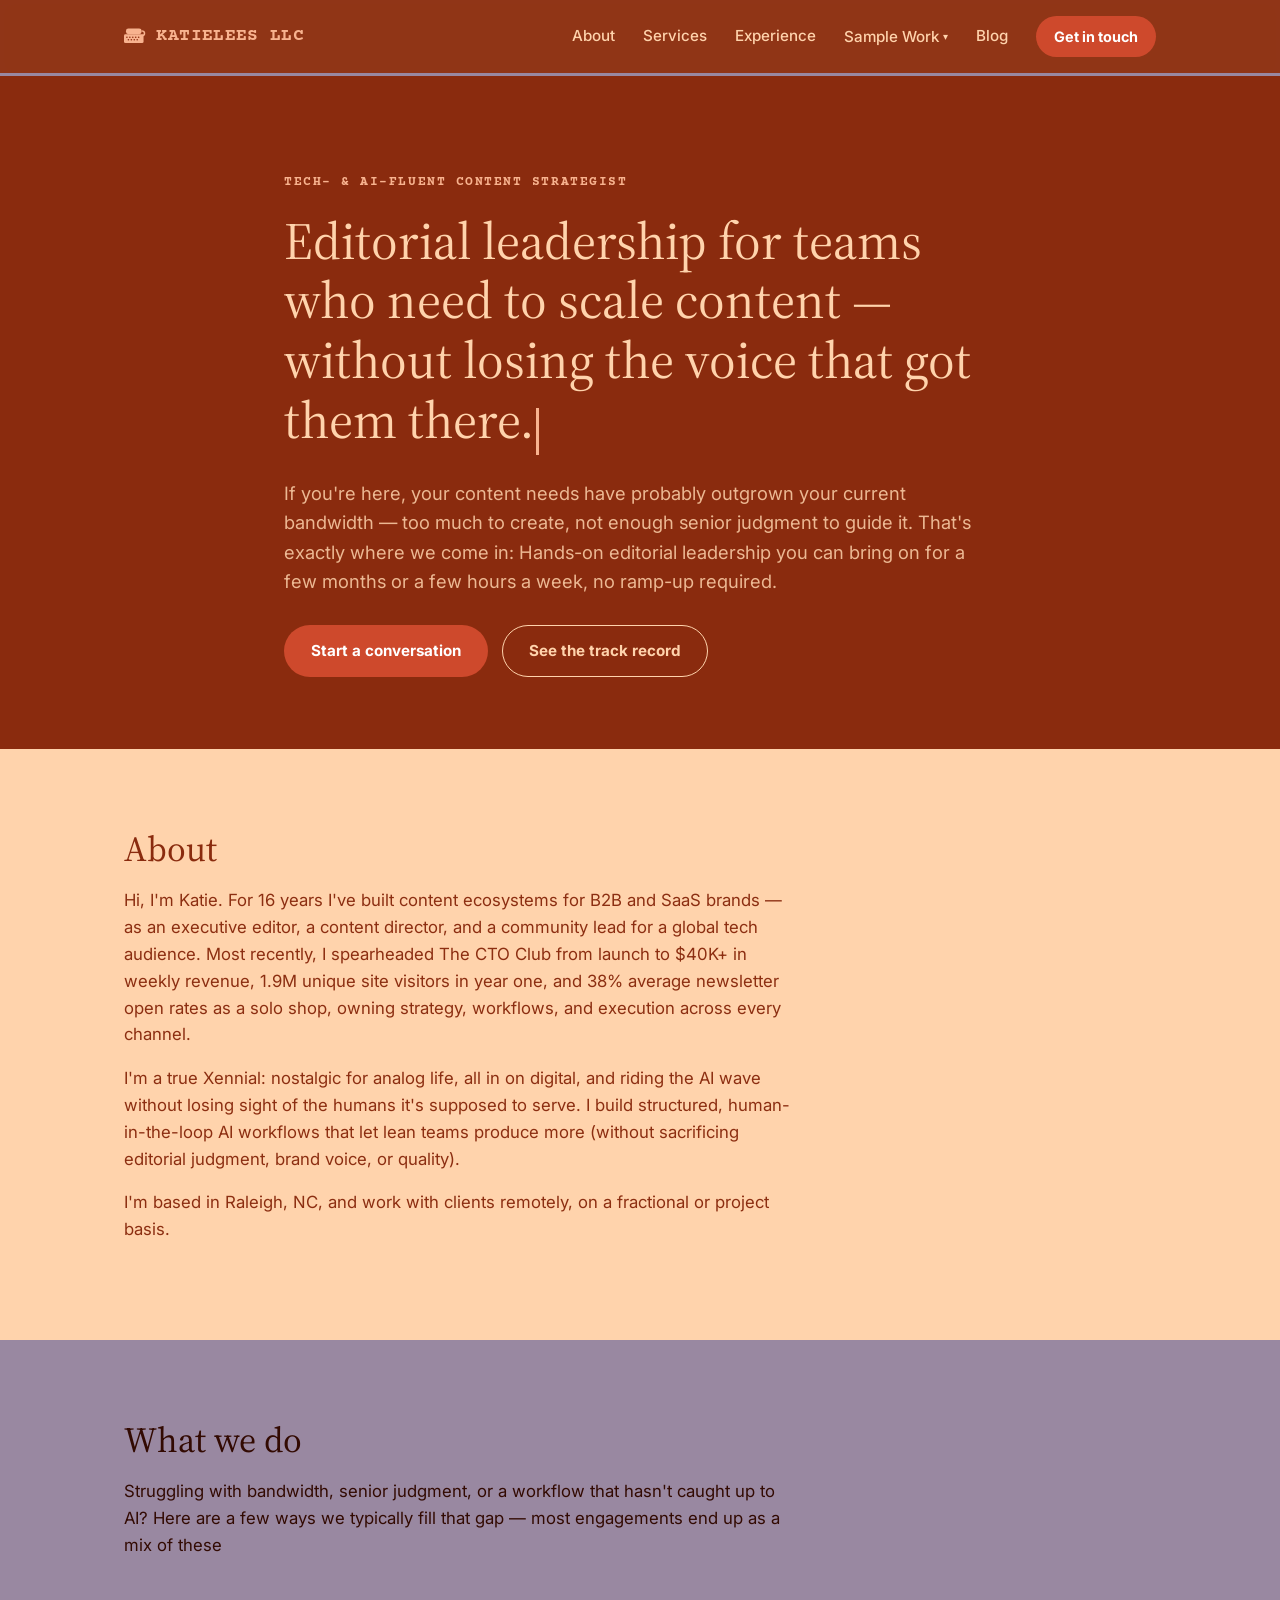
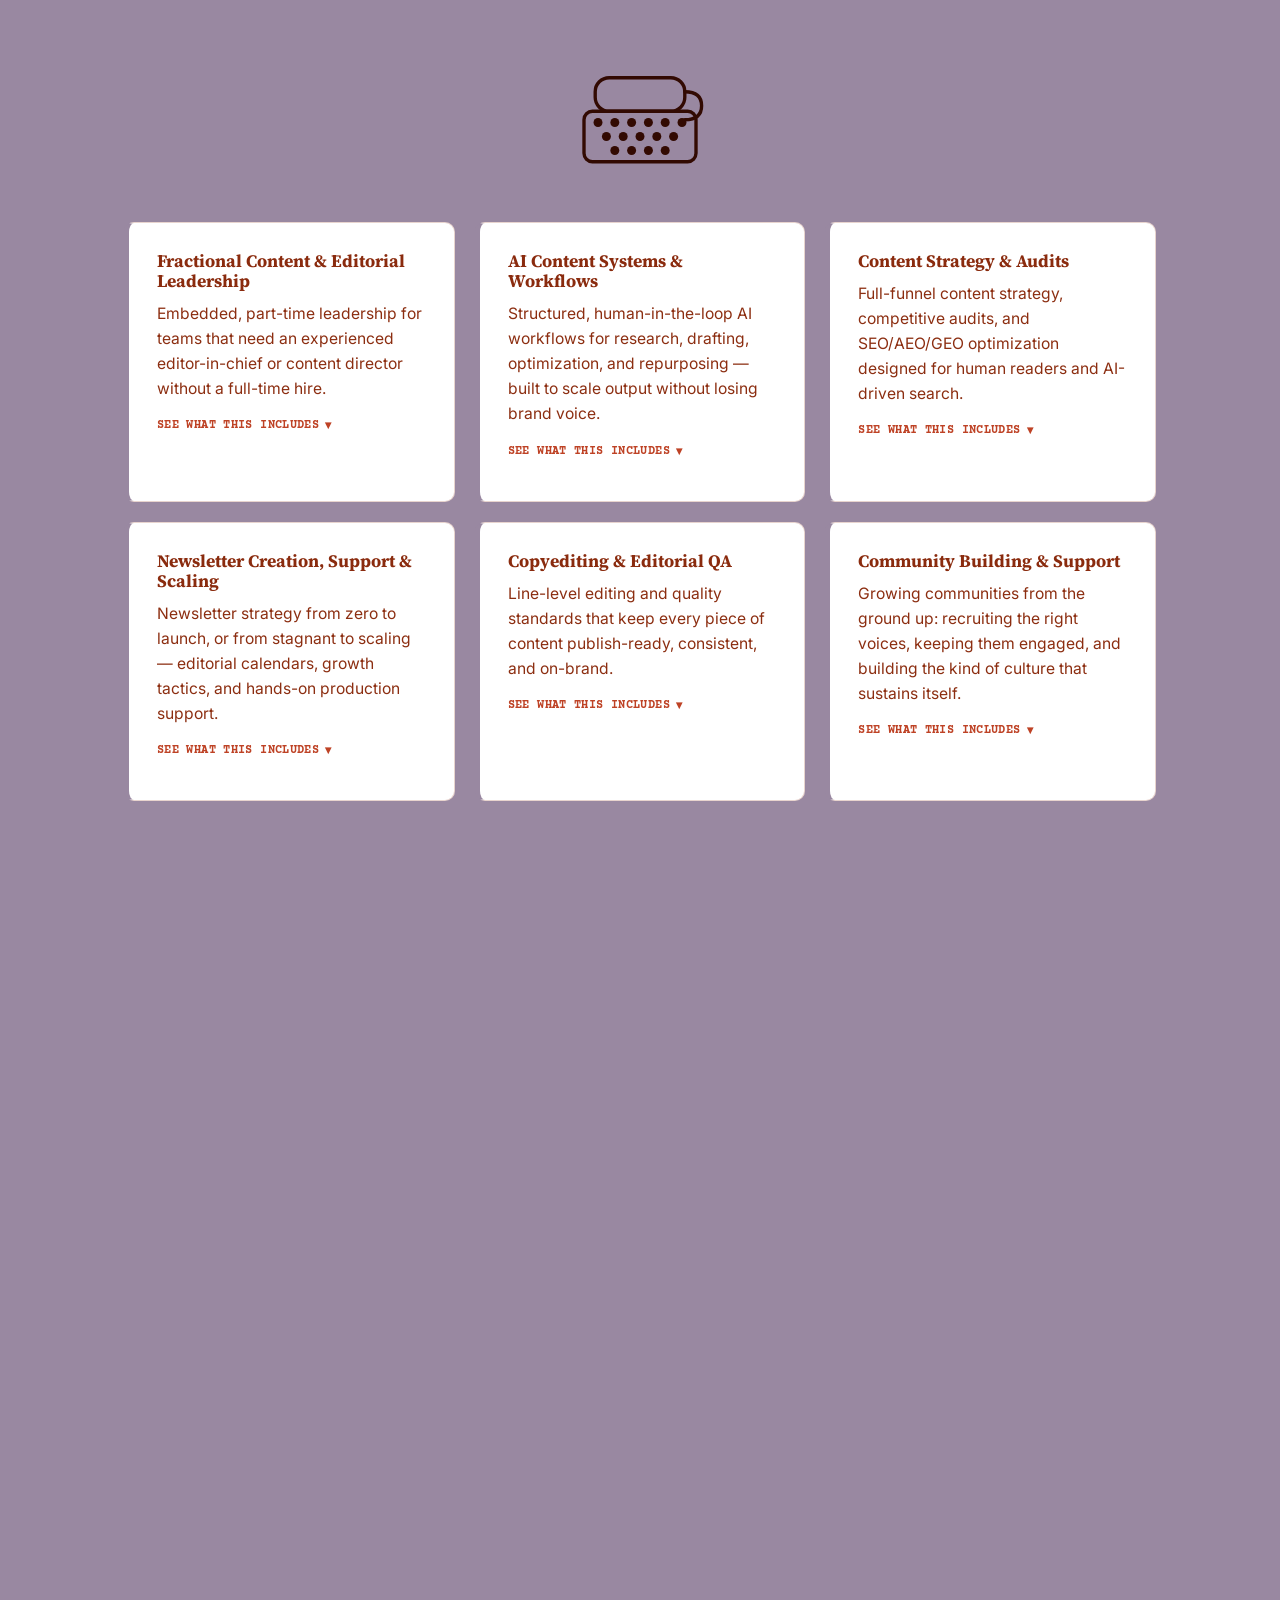
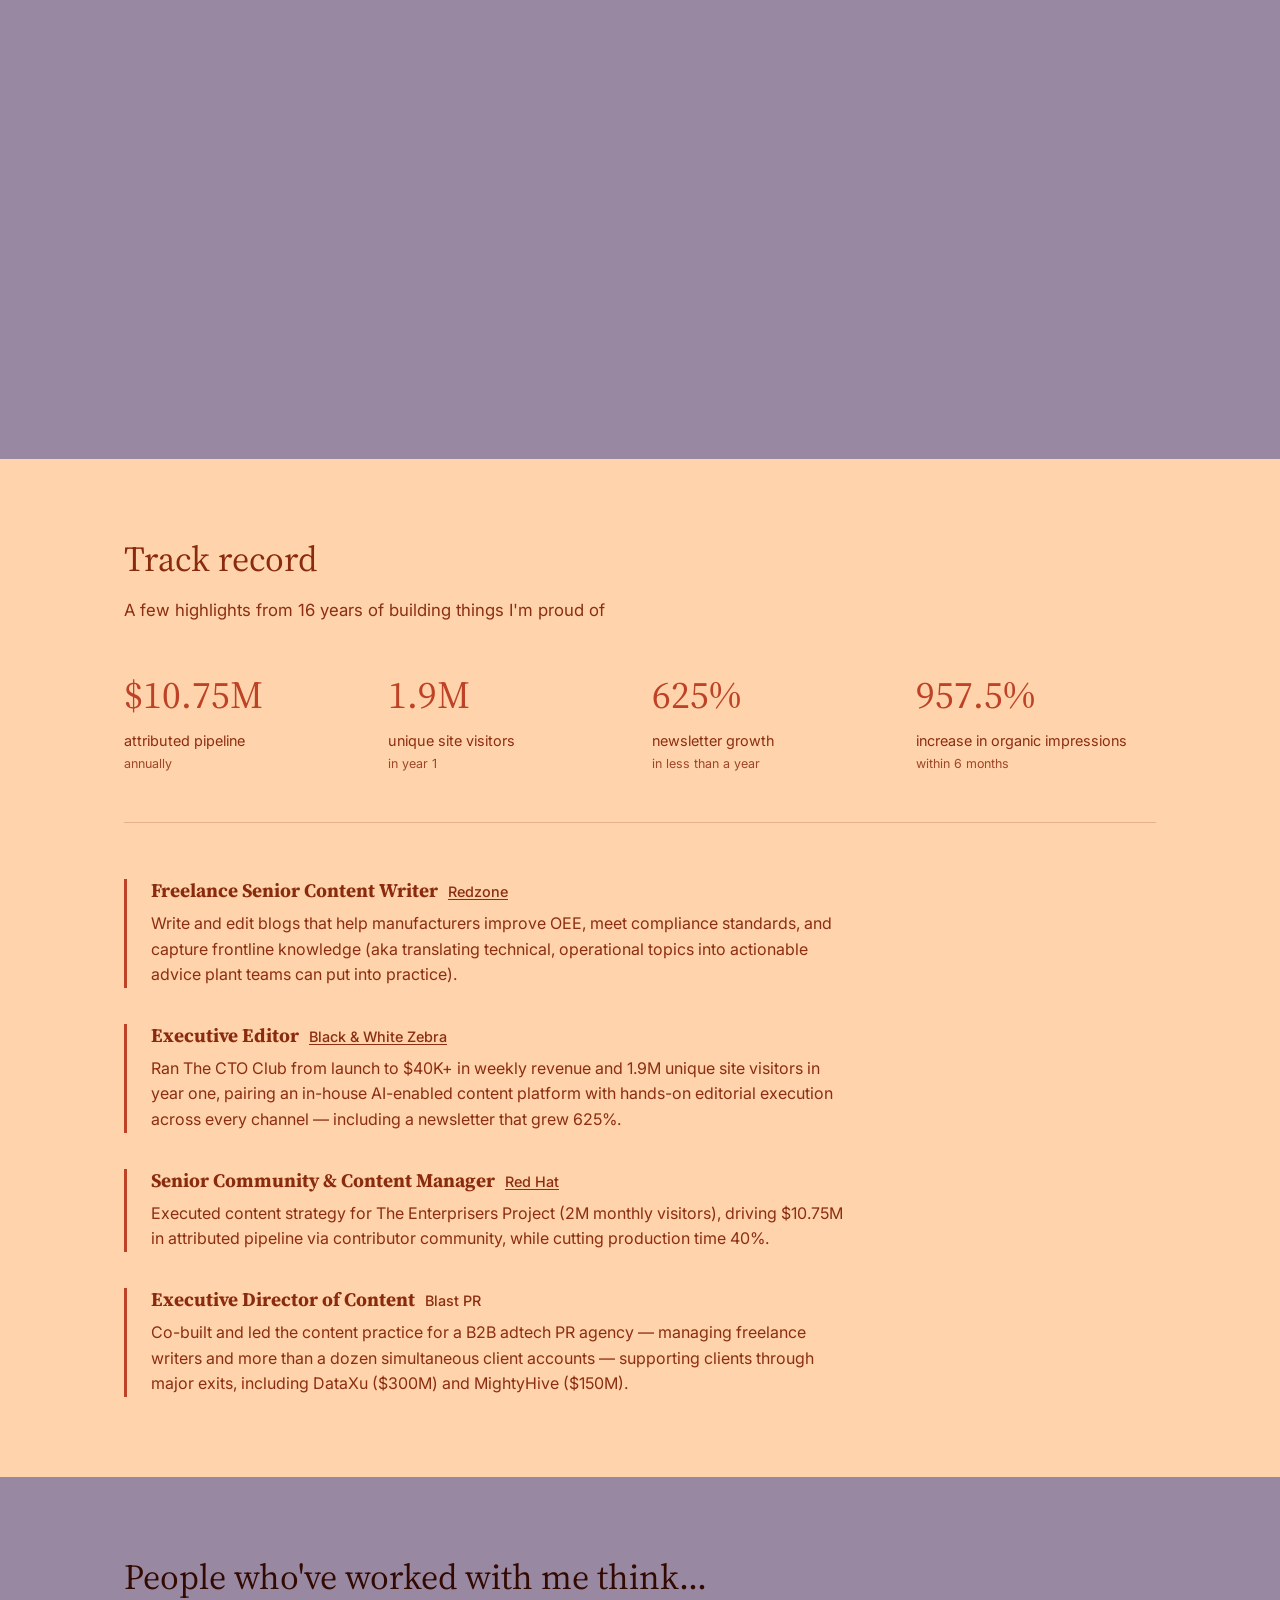
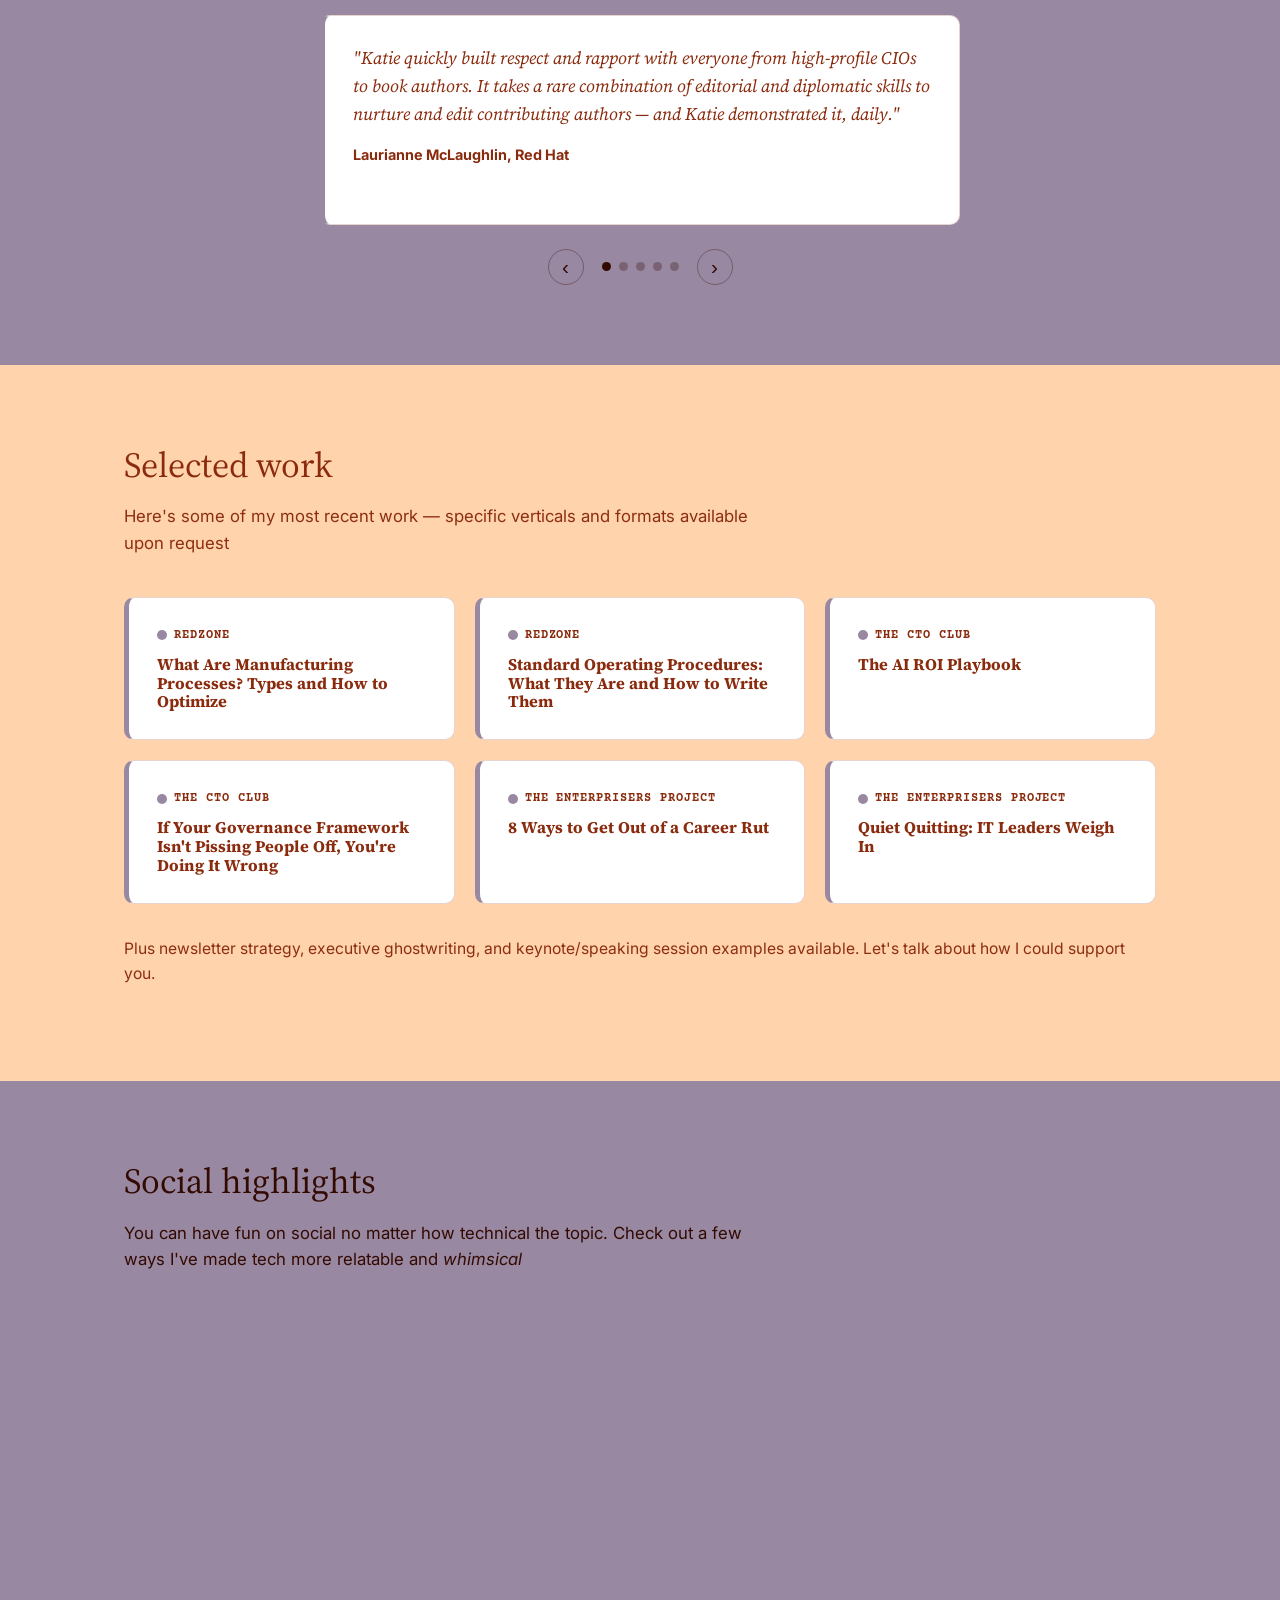
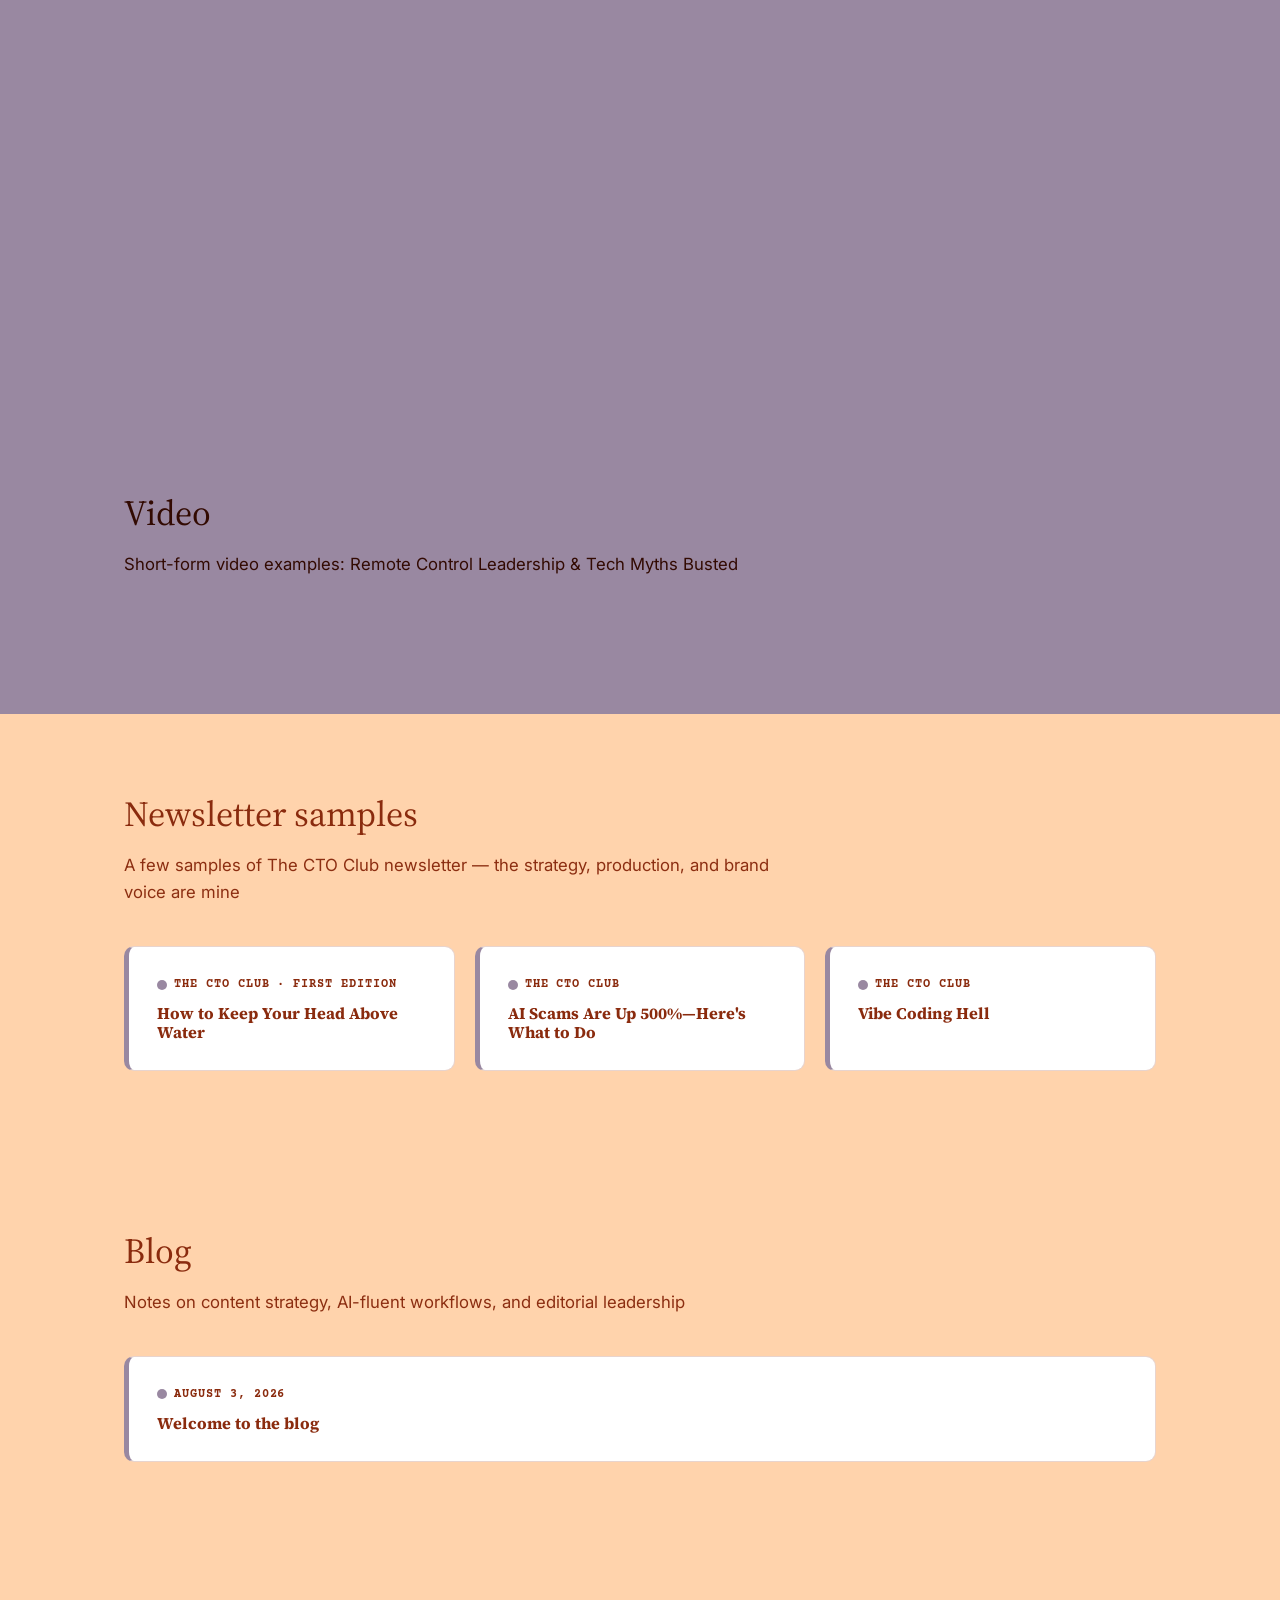
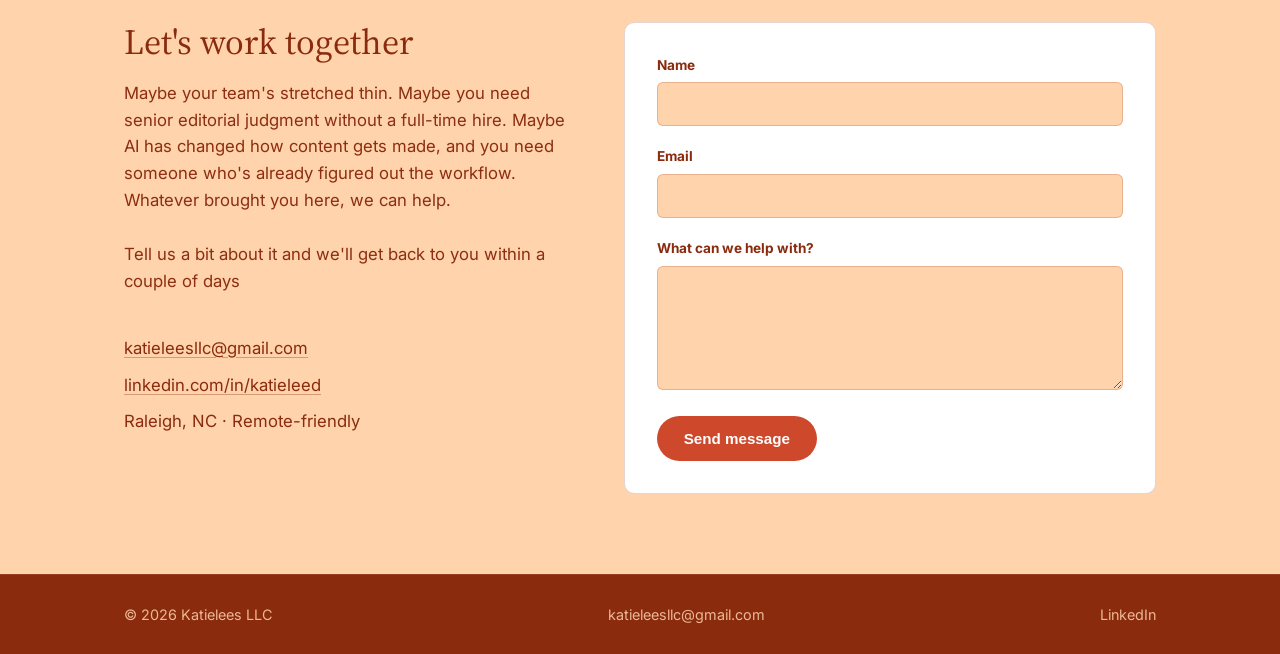
==== commit 11d193bf: "Update tagline to "Tech- & AI-Fluent Content Strategist" Updates the hero eyebrow and page title.  C" ====
--- a/index.html
+++ b/index.html
@@ -3,7 +3,7 @@
 <head>
 <meta charset="UTF-8">
 <meta name="viewport" content="width=device-width, initial-scale=1.0">
-<title>Katielees LLC — AI-Fluent Content Strategist & Fractional Editorial Lead</title>
+<title>Katielees LLC — Tech- & AI-Fluent Content Strategist & Fractional Editorial Lead</title>
 <meta name="description" content="Katielees LLC is a freelance content strategy and fractional editorial leadership practice — 16 years of experience building content ecosystems, AI-powered workflows, and newsletters for B2B and SaaS brands.">
 <link rel="icon" type="image/svg+xml" href="favicon.svg">
 <link rel="preconnect" href="https://fonts.googleapis.com">
@@ -60,7 +60,7 @@
 
   <section id="top" class="hero">
     <div class="wrap hero-inner">
-      <p class="eyebrow">AI-Fluent Content Strategist</p>
+      <p class="eyebrow">Tech- & AI-Fluent Content Strategist</p>
       <h1 id="hero-headline">Editorial leadership for teams who need to scale content&nbsp;— without losing the voice that got them there.</h1>
       <p class="hero-sub">If you're here, your content needs have probably outgrown your current bandwidth — too much to create, not enough senior judgment to guide it. That's exactly where we come in: Hands-on editorial leadership you can bring on for a few months or a few hours a week, no ramp-up required.</p>
       <div class="hero-actions">
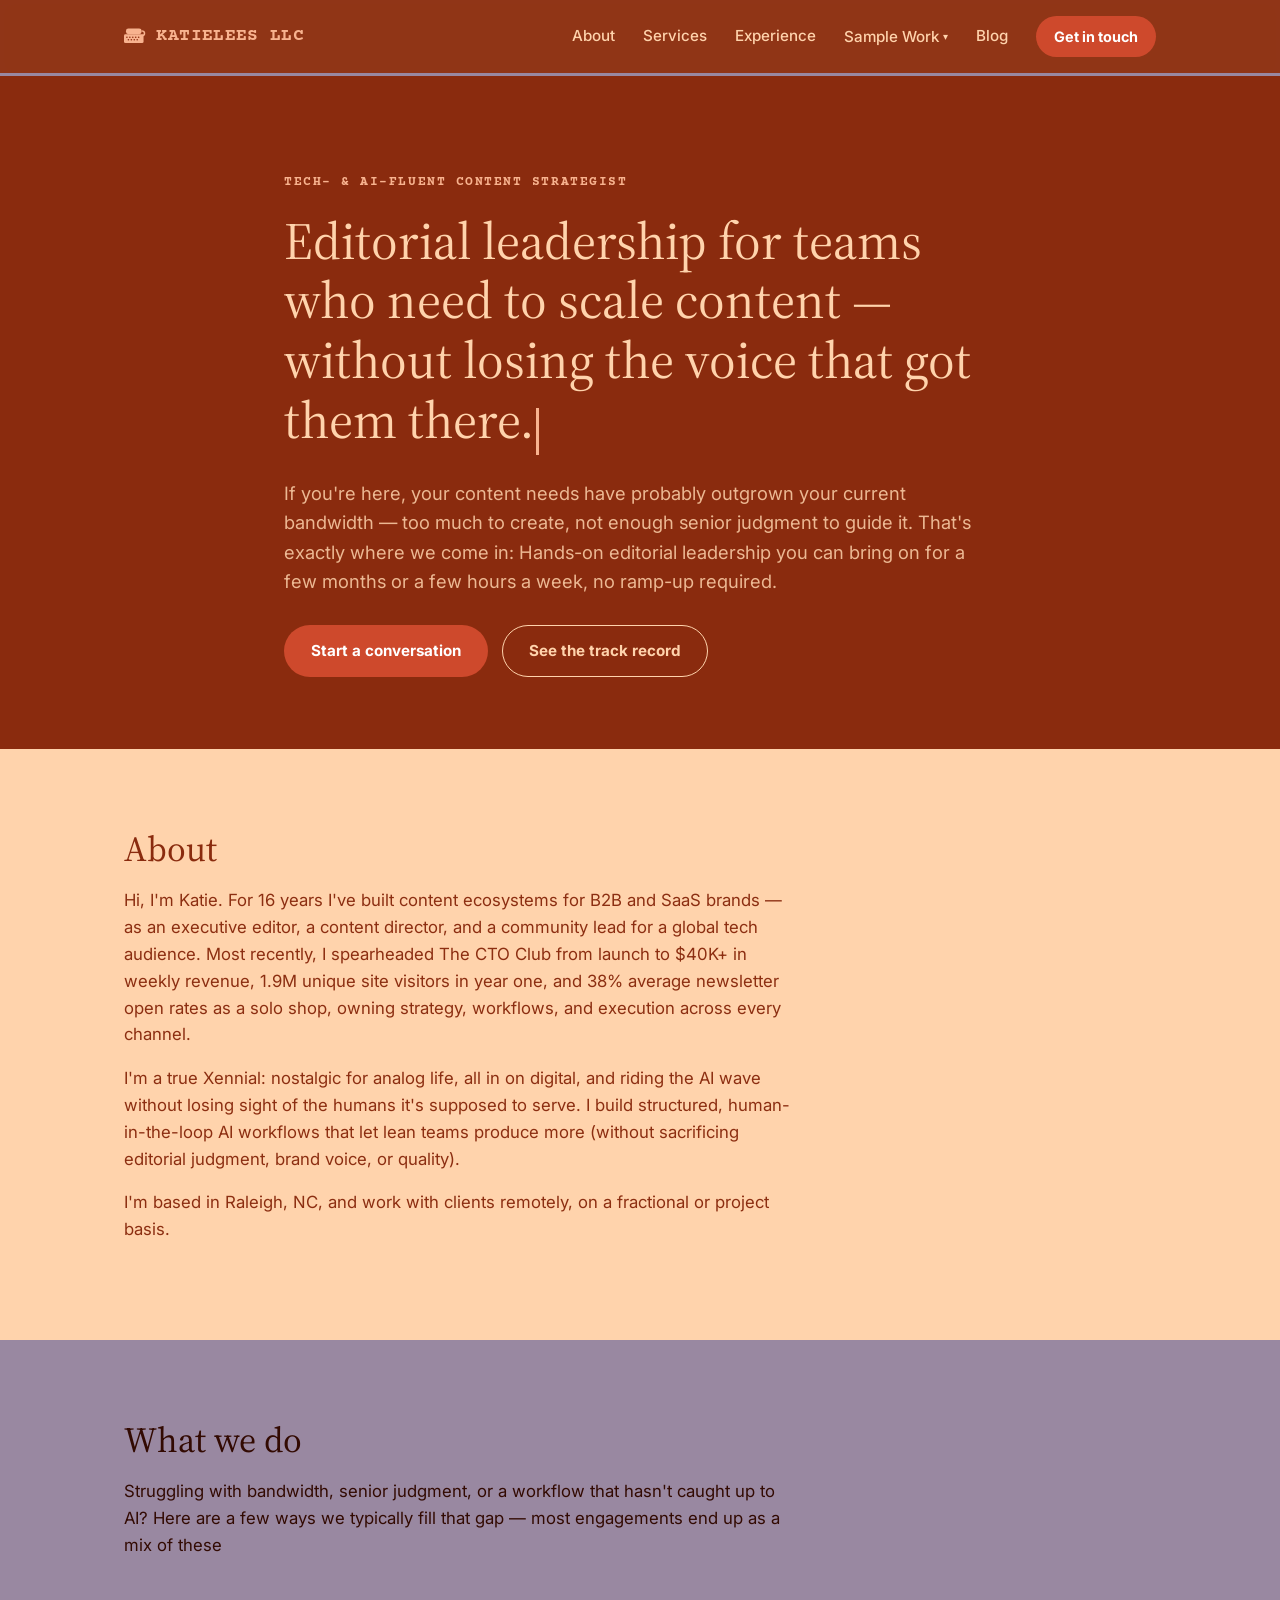
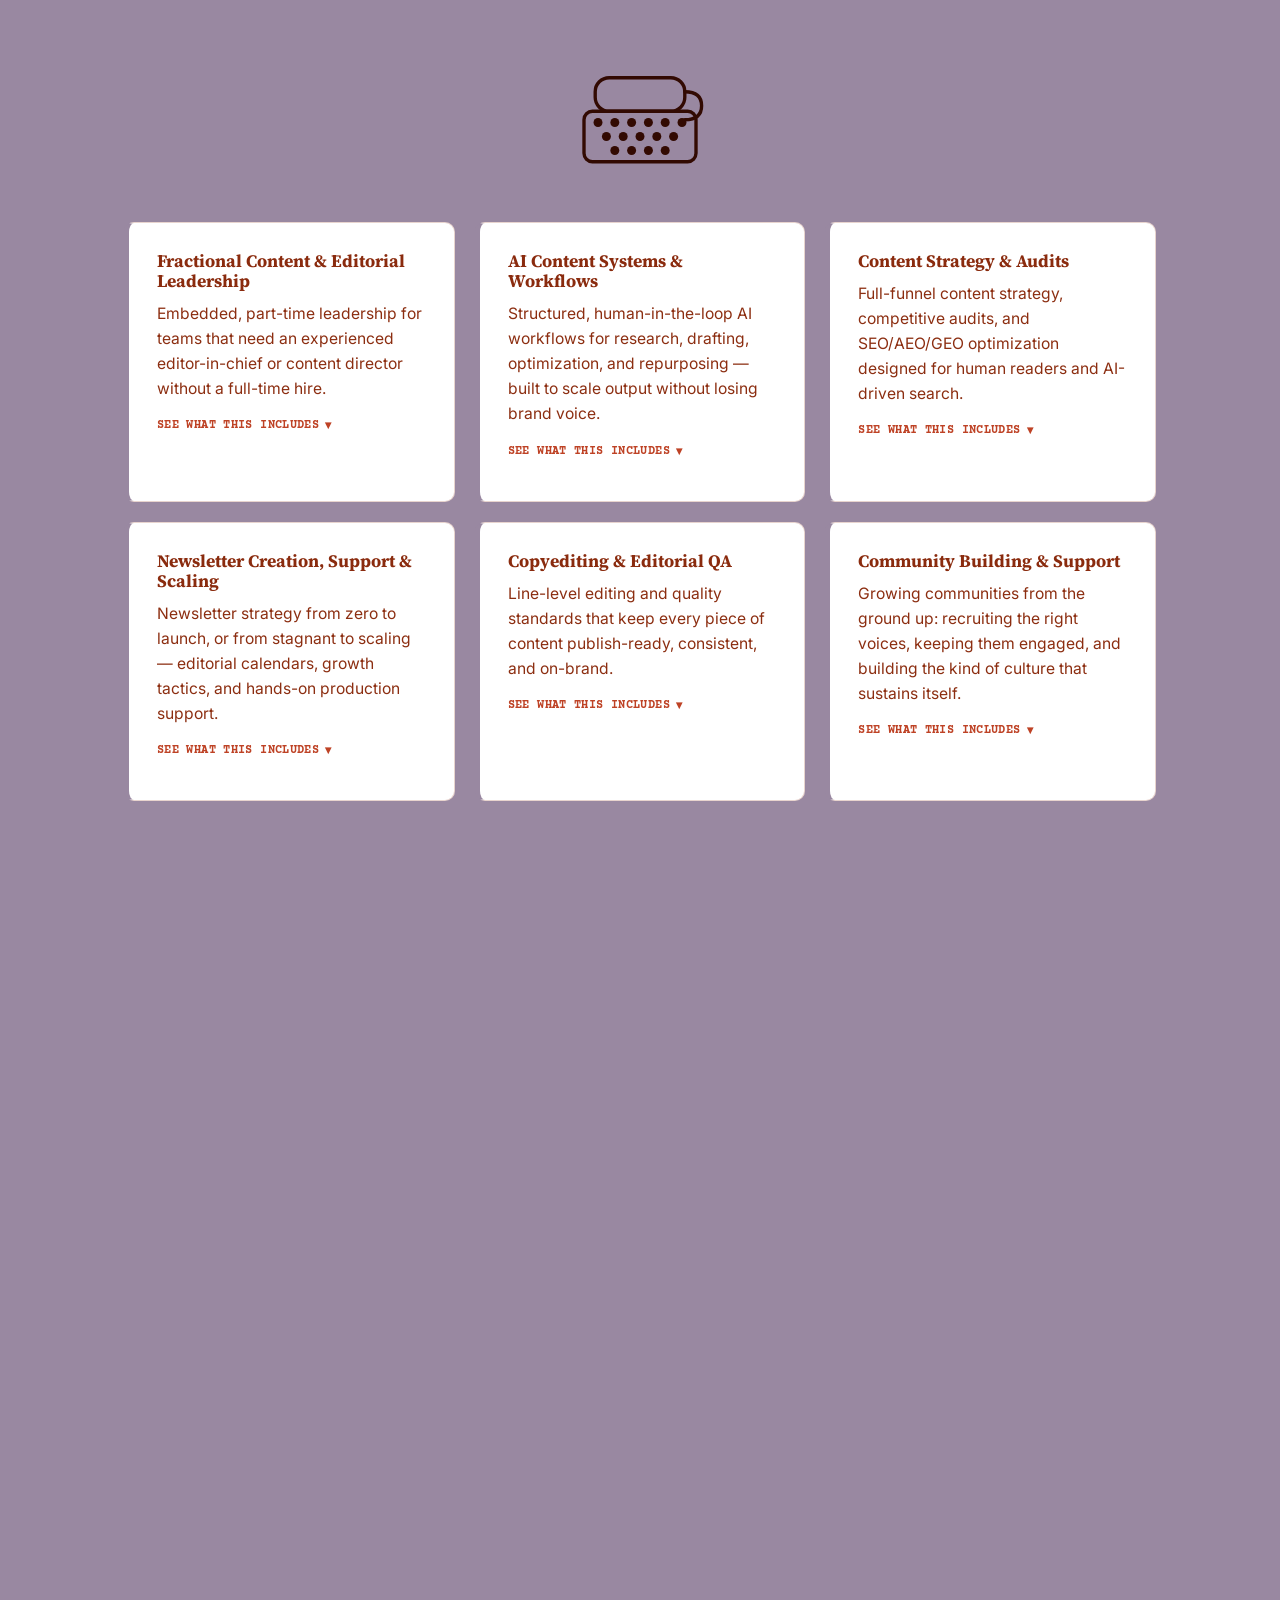
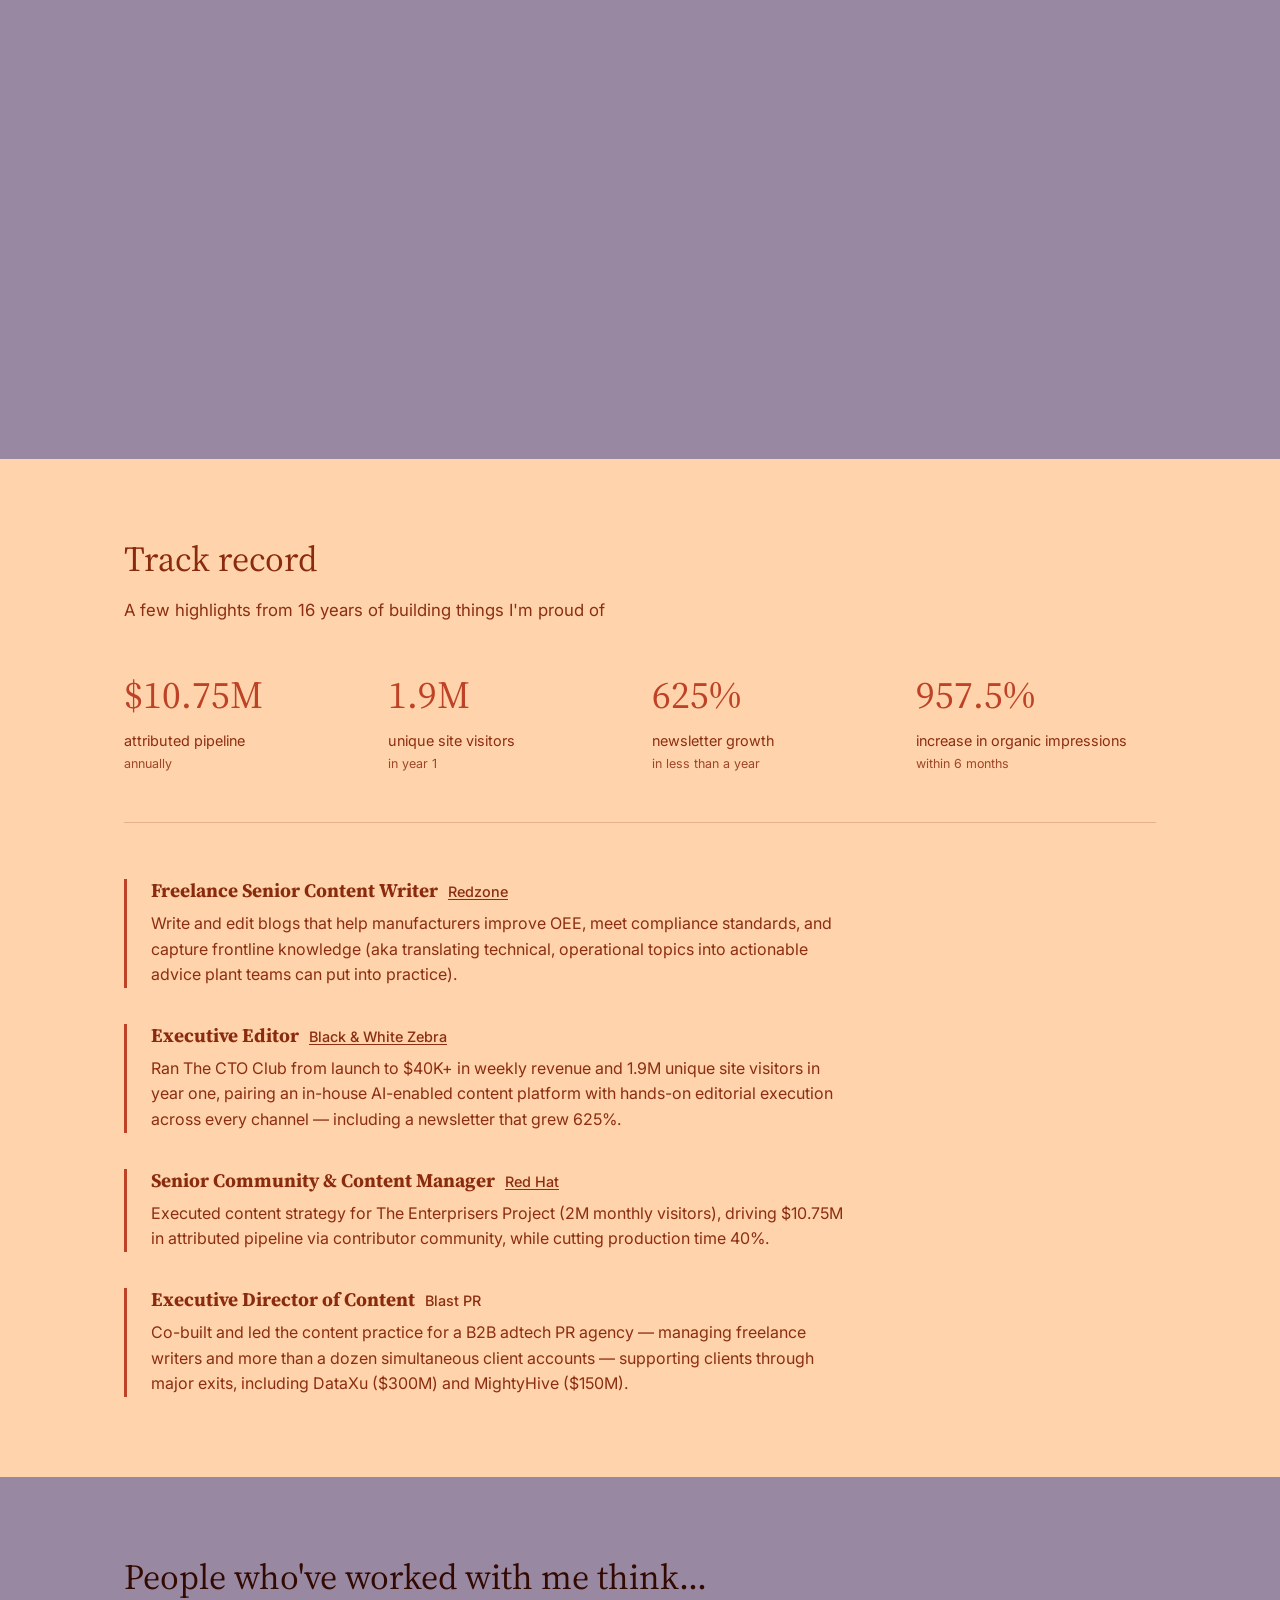
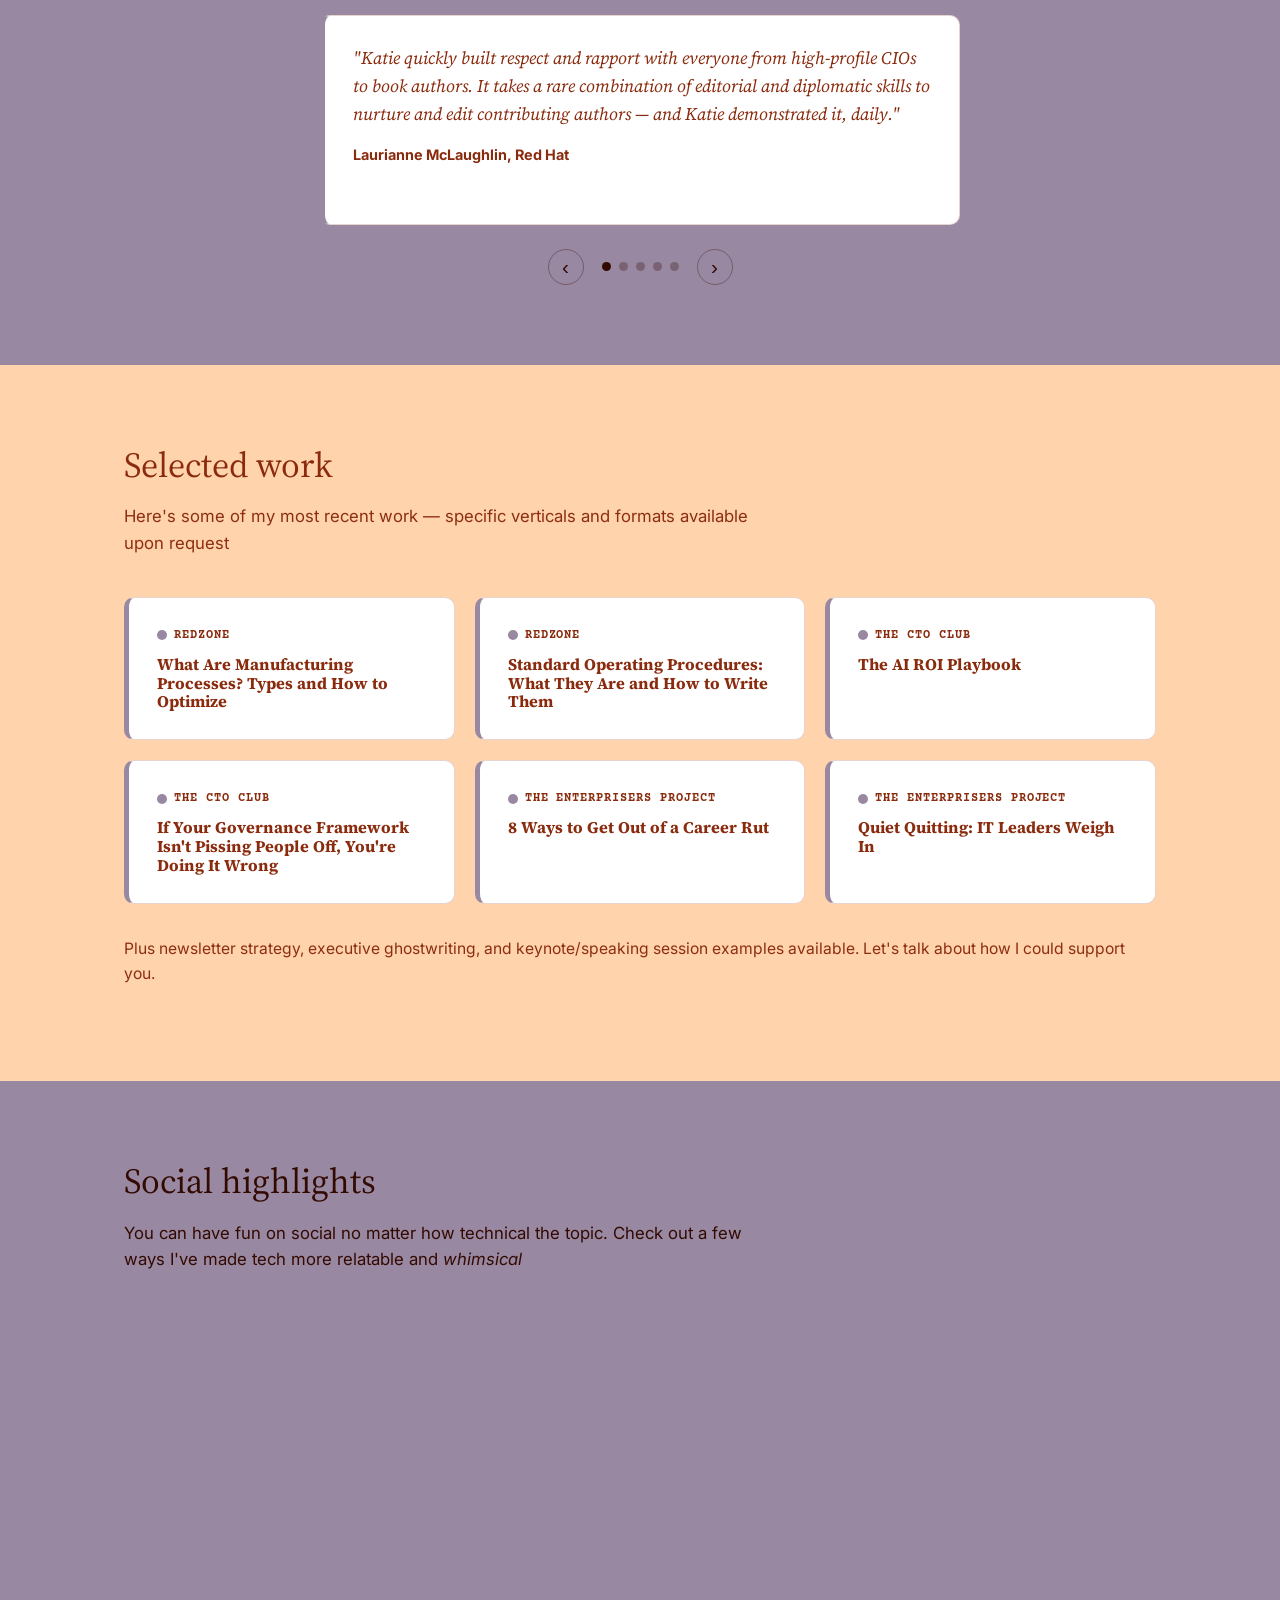
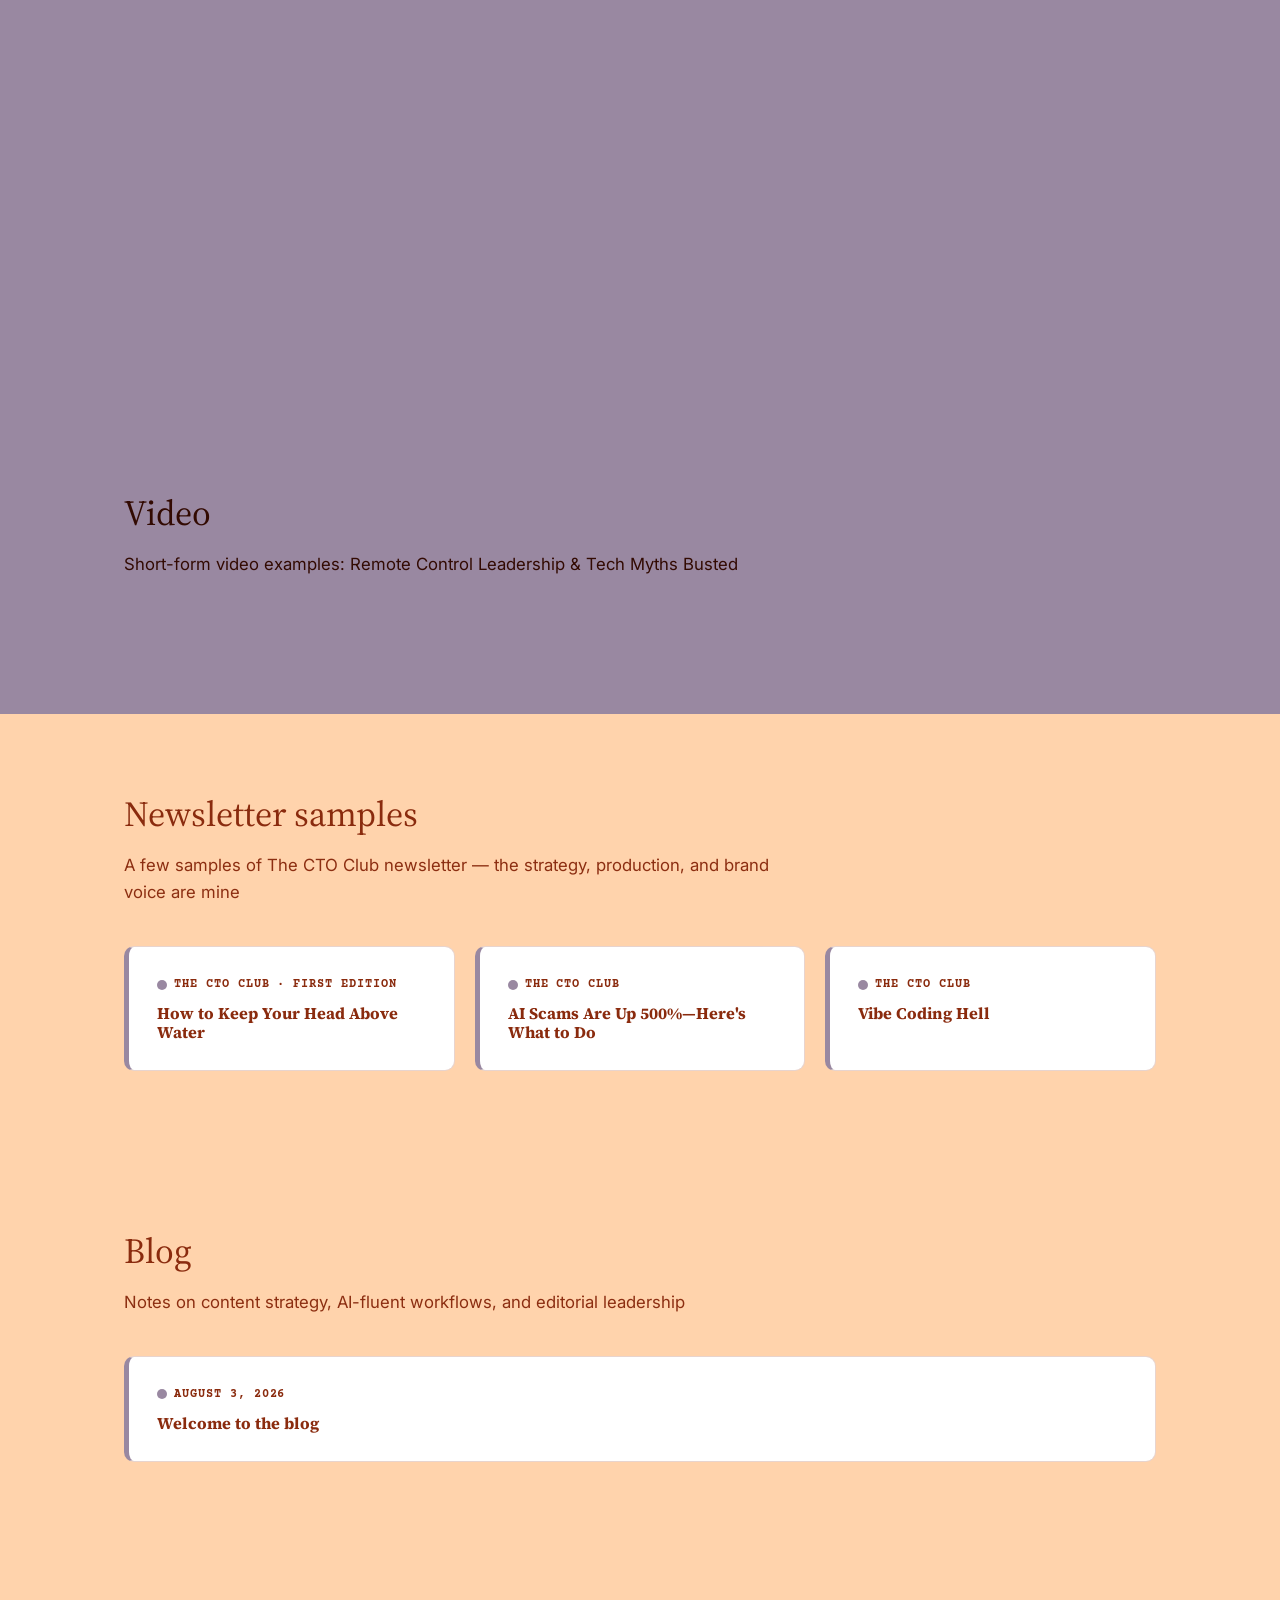
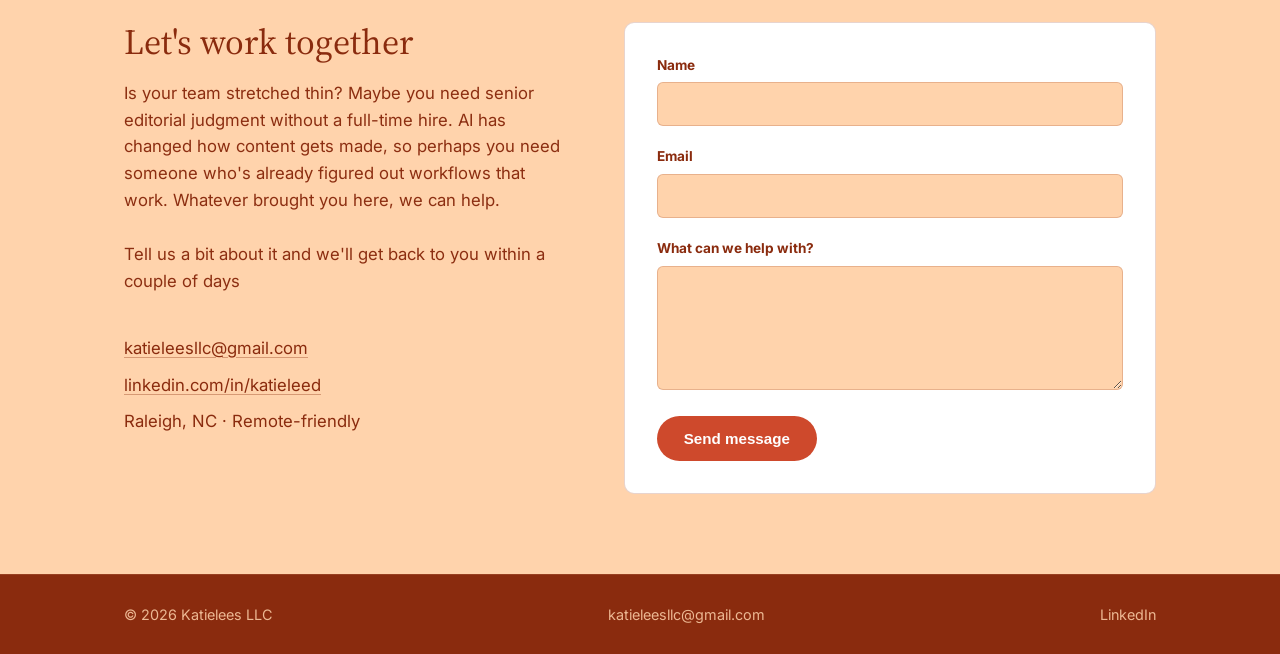
==== commit 113646d8: "Revise Contact section intro copy Co-Authored-By: Claude Sonnet 5 <noreply@anthropic.com>" ====
--- a/index.html
+++ b/index.html
@@ -406,7 +406,7 @@
     <div class="wrap contact-grid">
       <div>
         <h2 class="section-heading">Let's work together</h2>
-        <p class="section-intro">Maybe your team's stretched thin. Maybe you need senior editorial judgment without a full-time hire. Maybe AI has changed how content gets made, and you need someone who's already figured out the workflow. Whatever brought you here, we can help.<br><br>Tell us a bit about it and we'll get back to you within a couple of days</p>
+        <p class="section-intro">Is your team stretched thin? Maybe you need senior editorial judgment without a full-time hire. AI has changed how content gets made, so perhaps you need someone who's already figured out workflows that work. Whatever brought you here, we can help.<br><br>Tell us a bit about it and we'll get back to you within a couple of days</p>
         <ul class="contact-list">
           <li><a href="mailto:katieleesllc@gmail.com">katieleesllc@gmail.com</a></li>
           <li><a href="https://www.linkedin.com/in/katieleed/" target="_blank" rel="noopener">linkedin.com/in/katieleed</a></li>
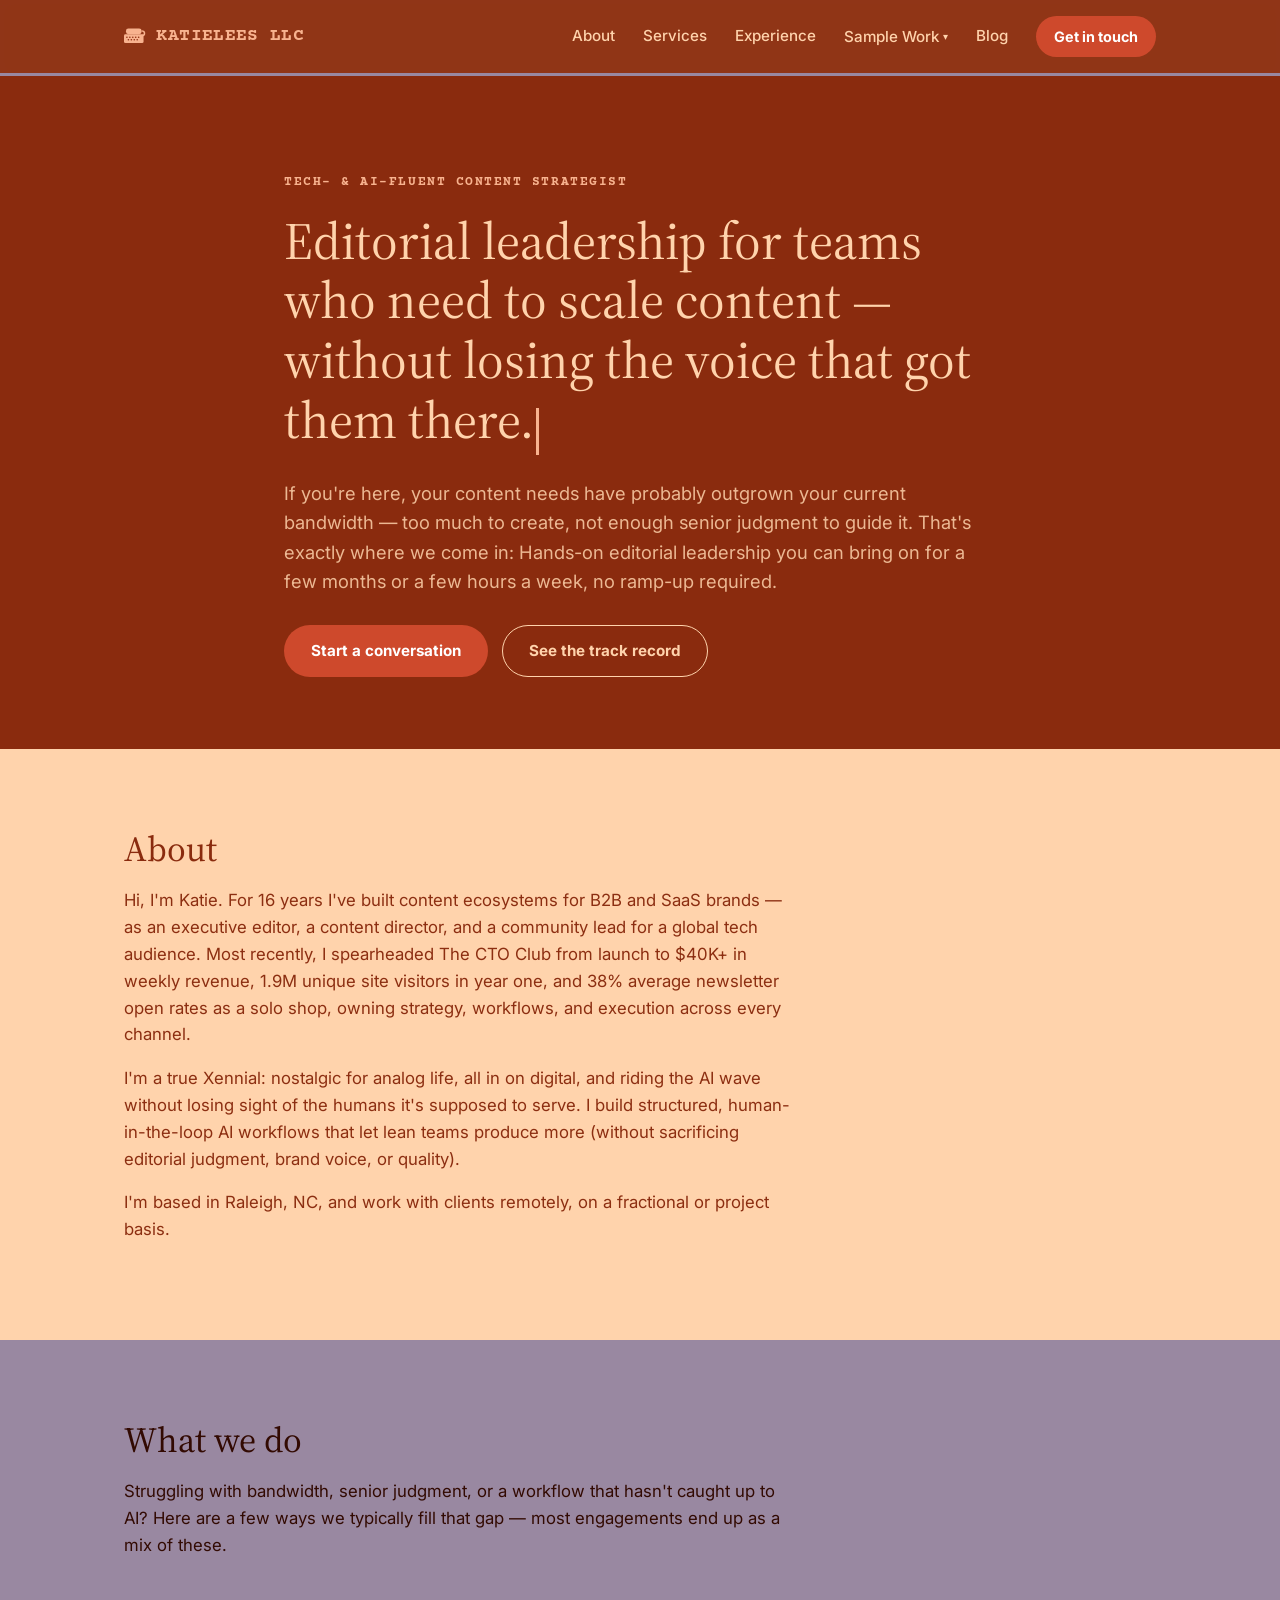
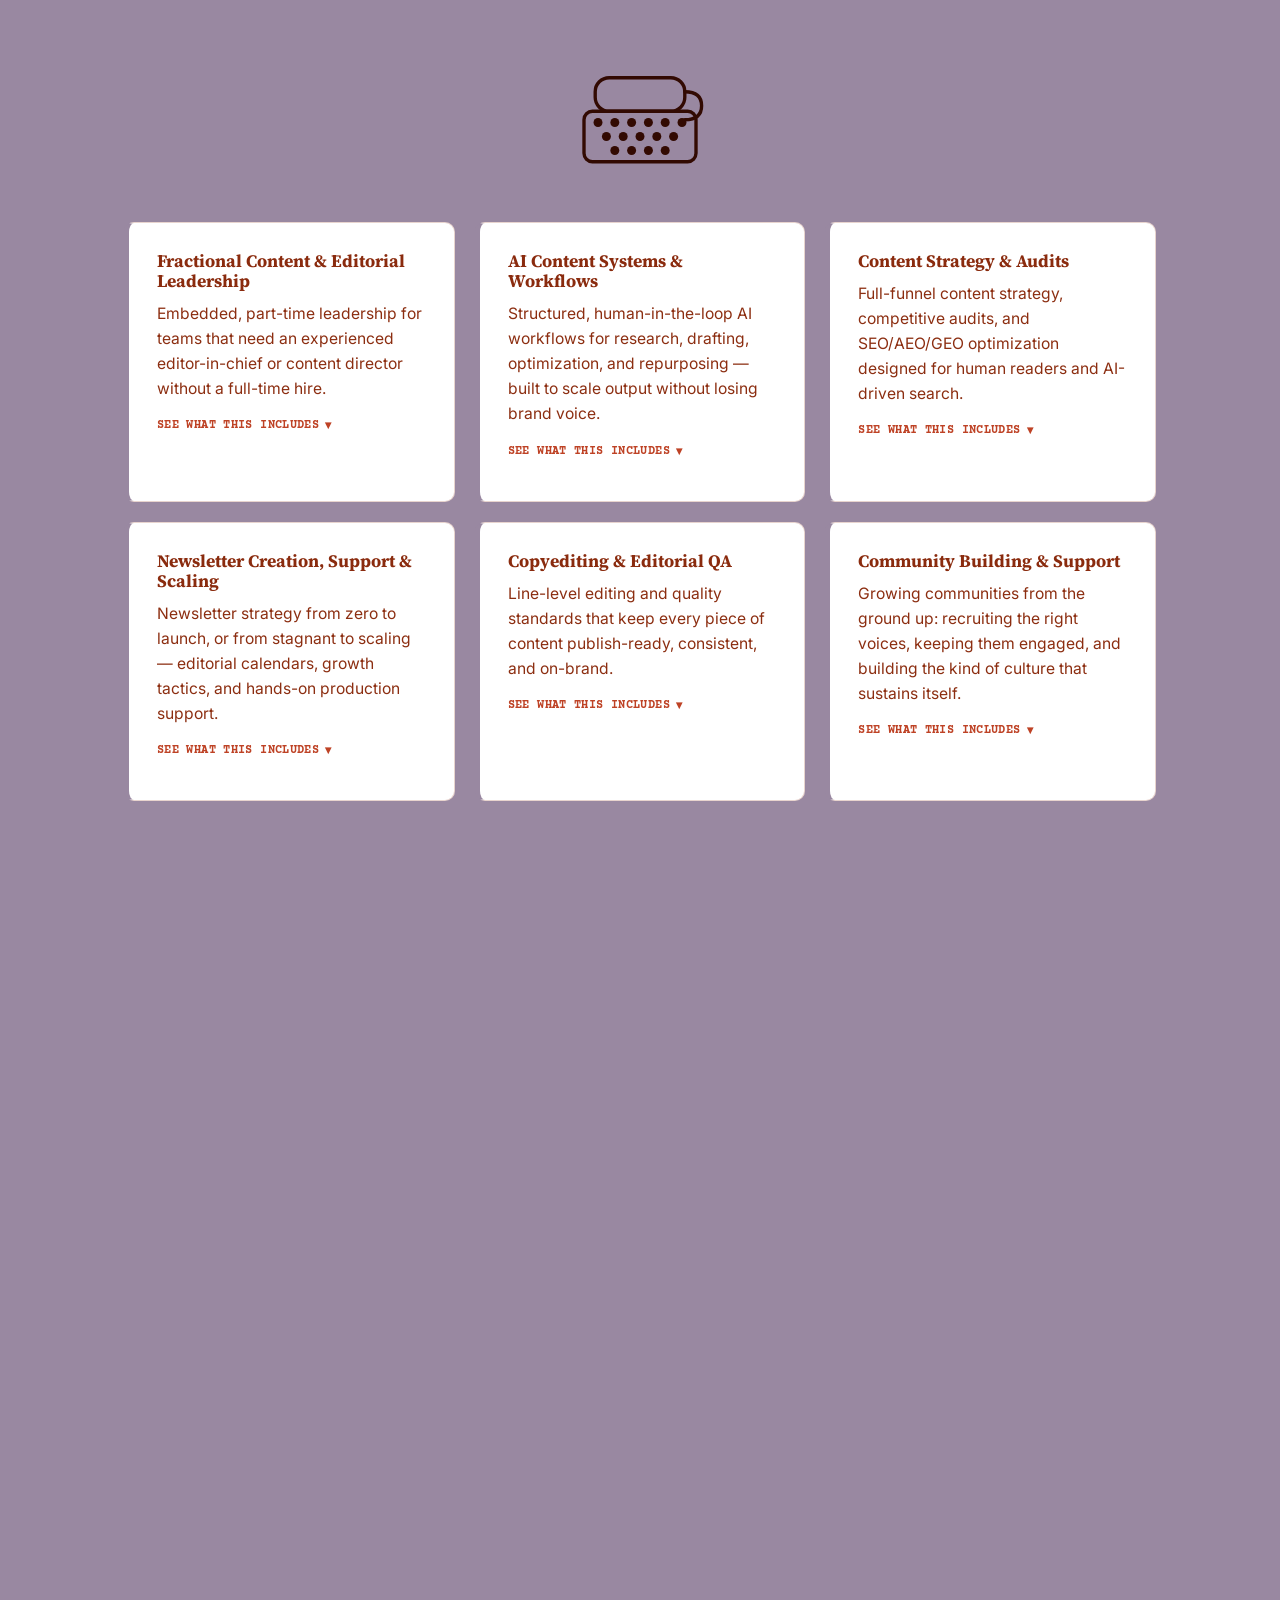
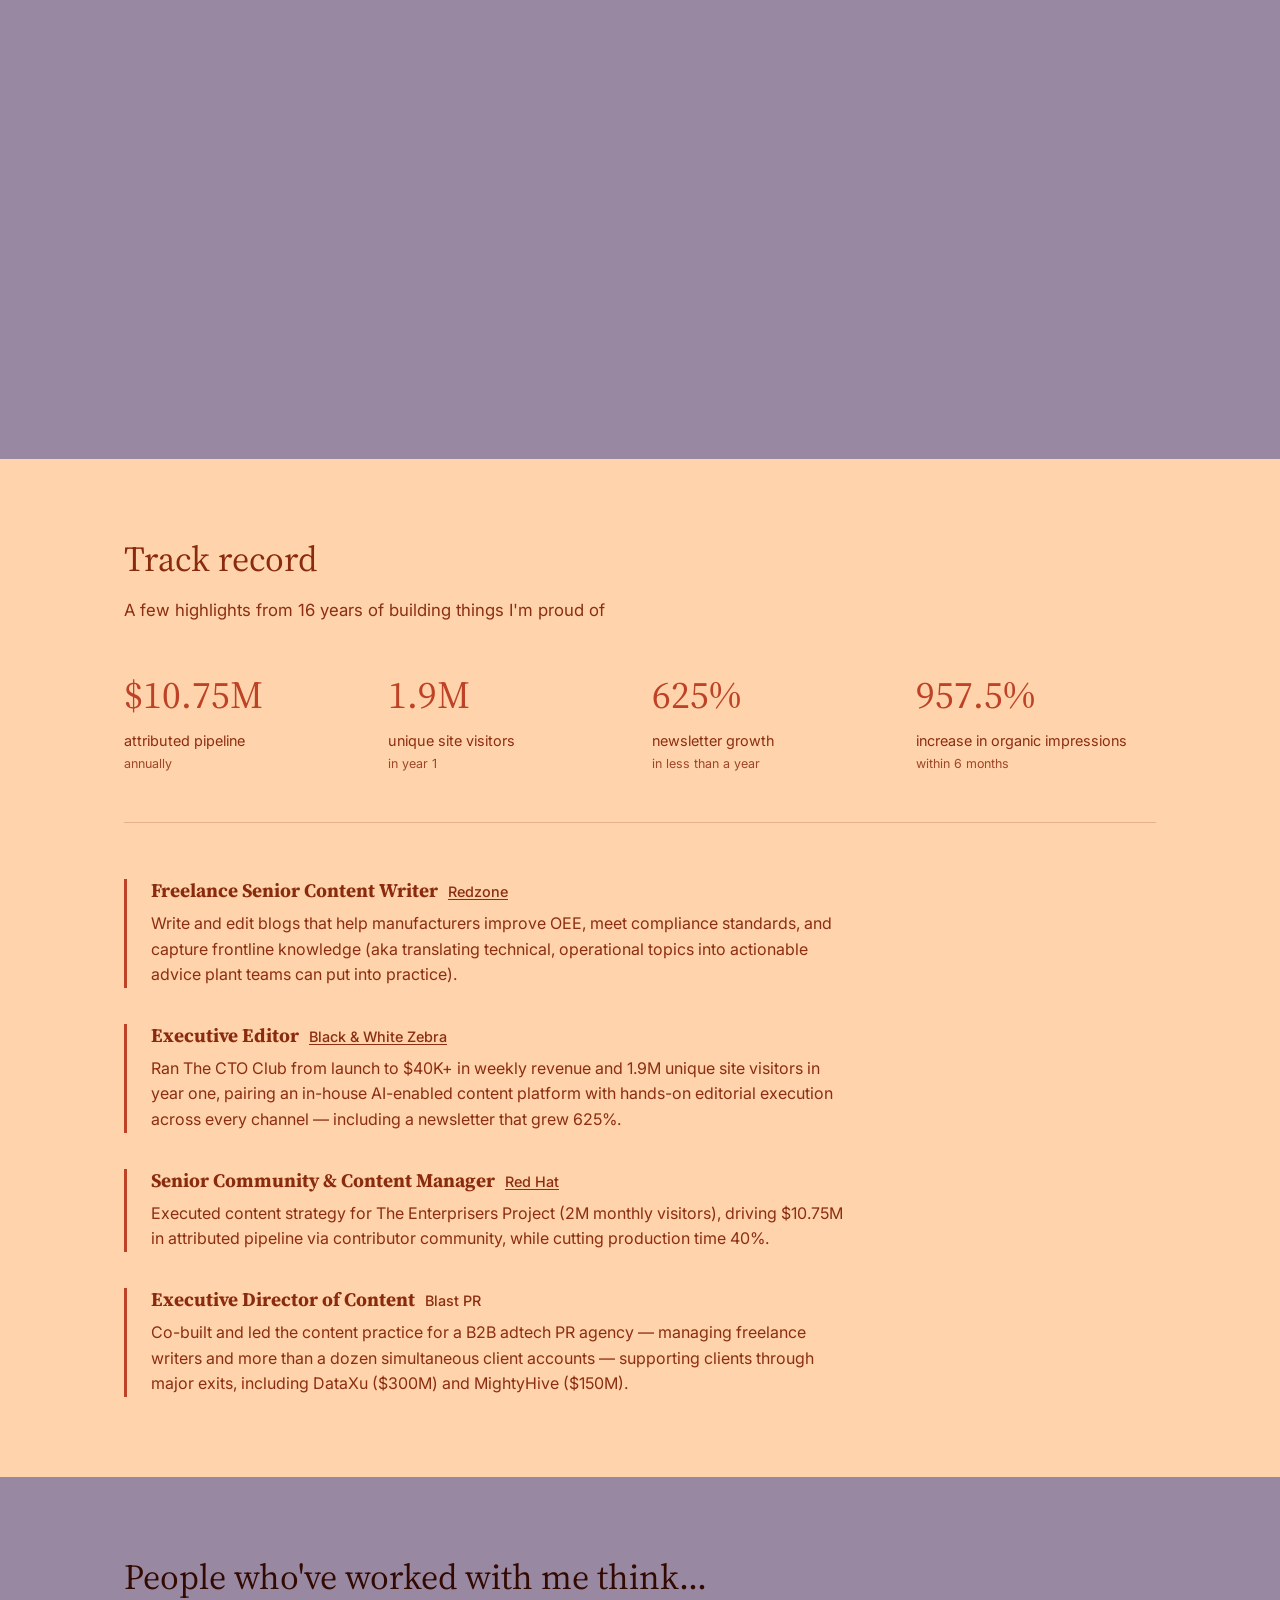
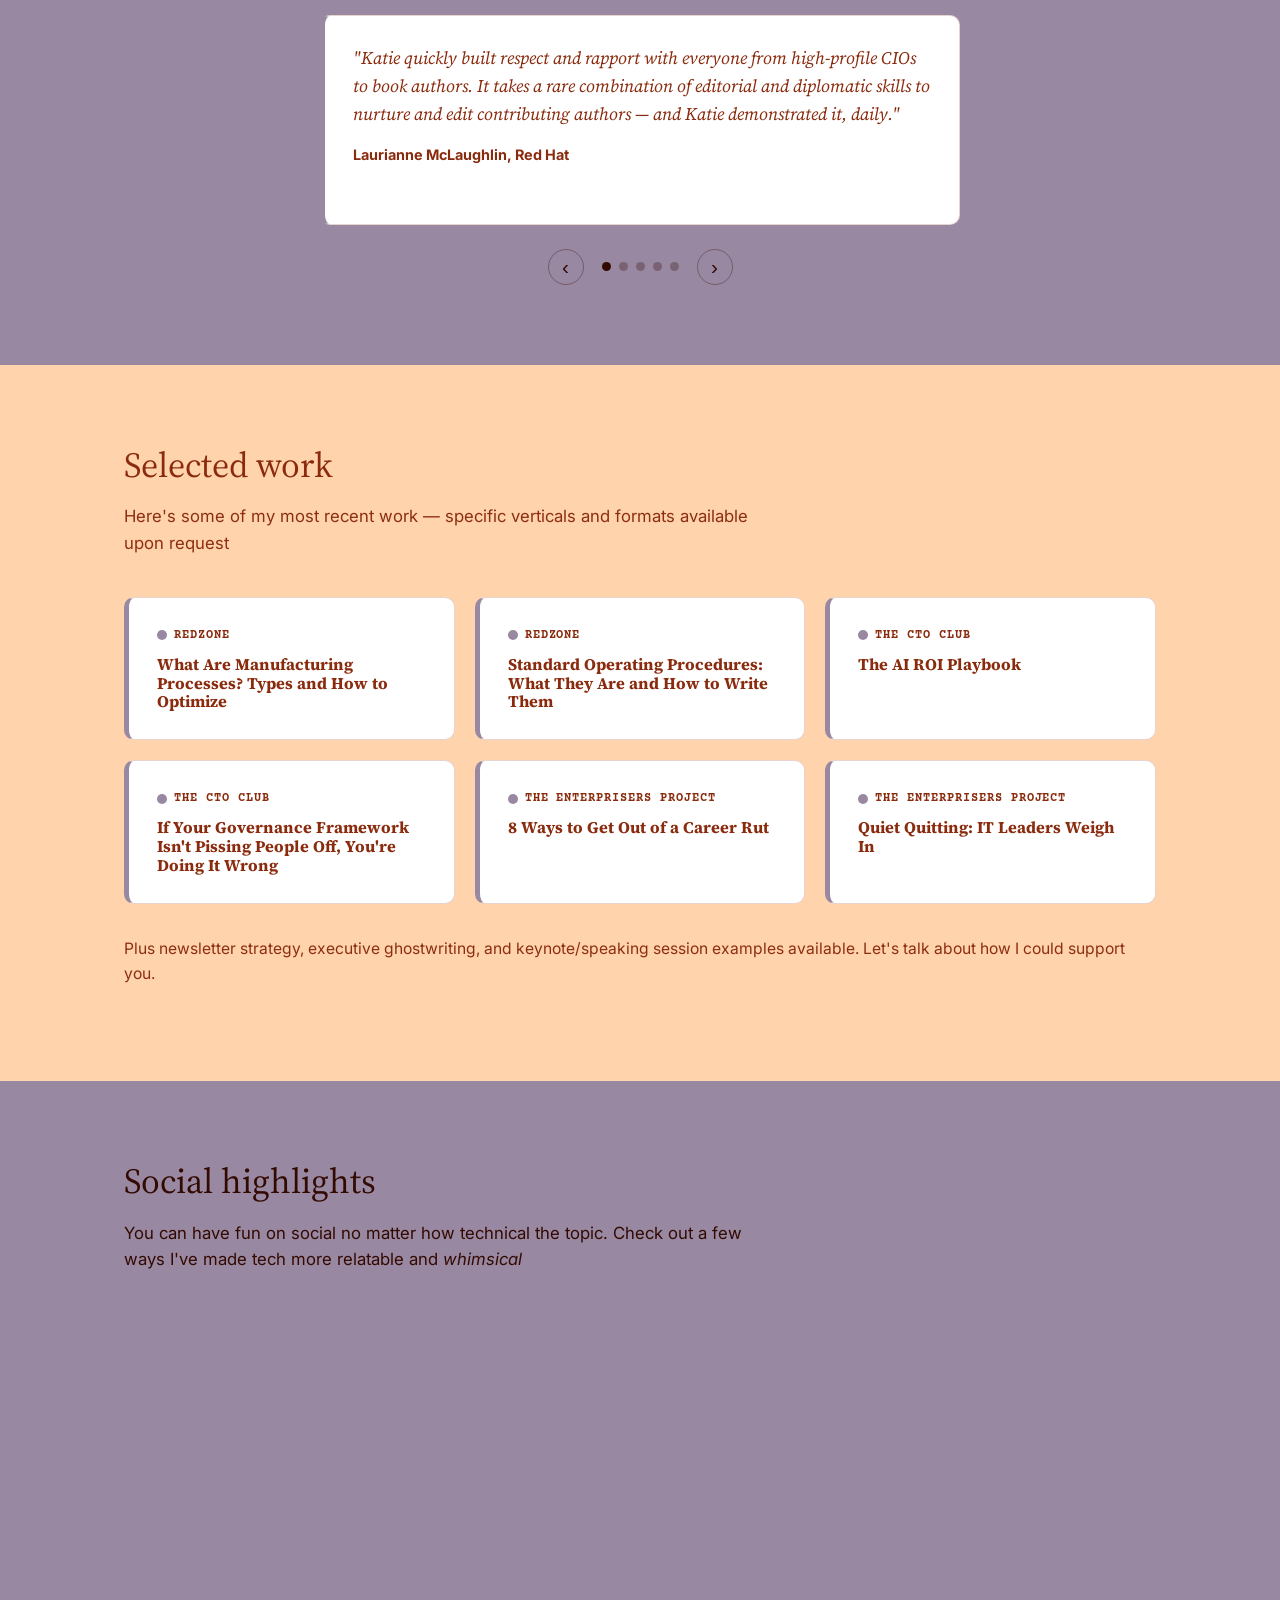
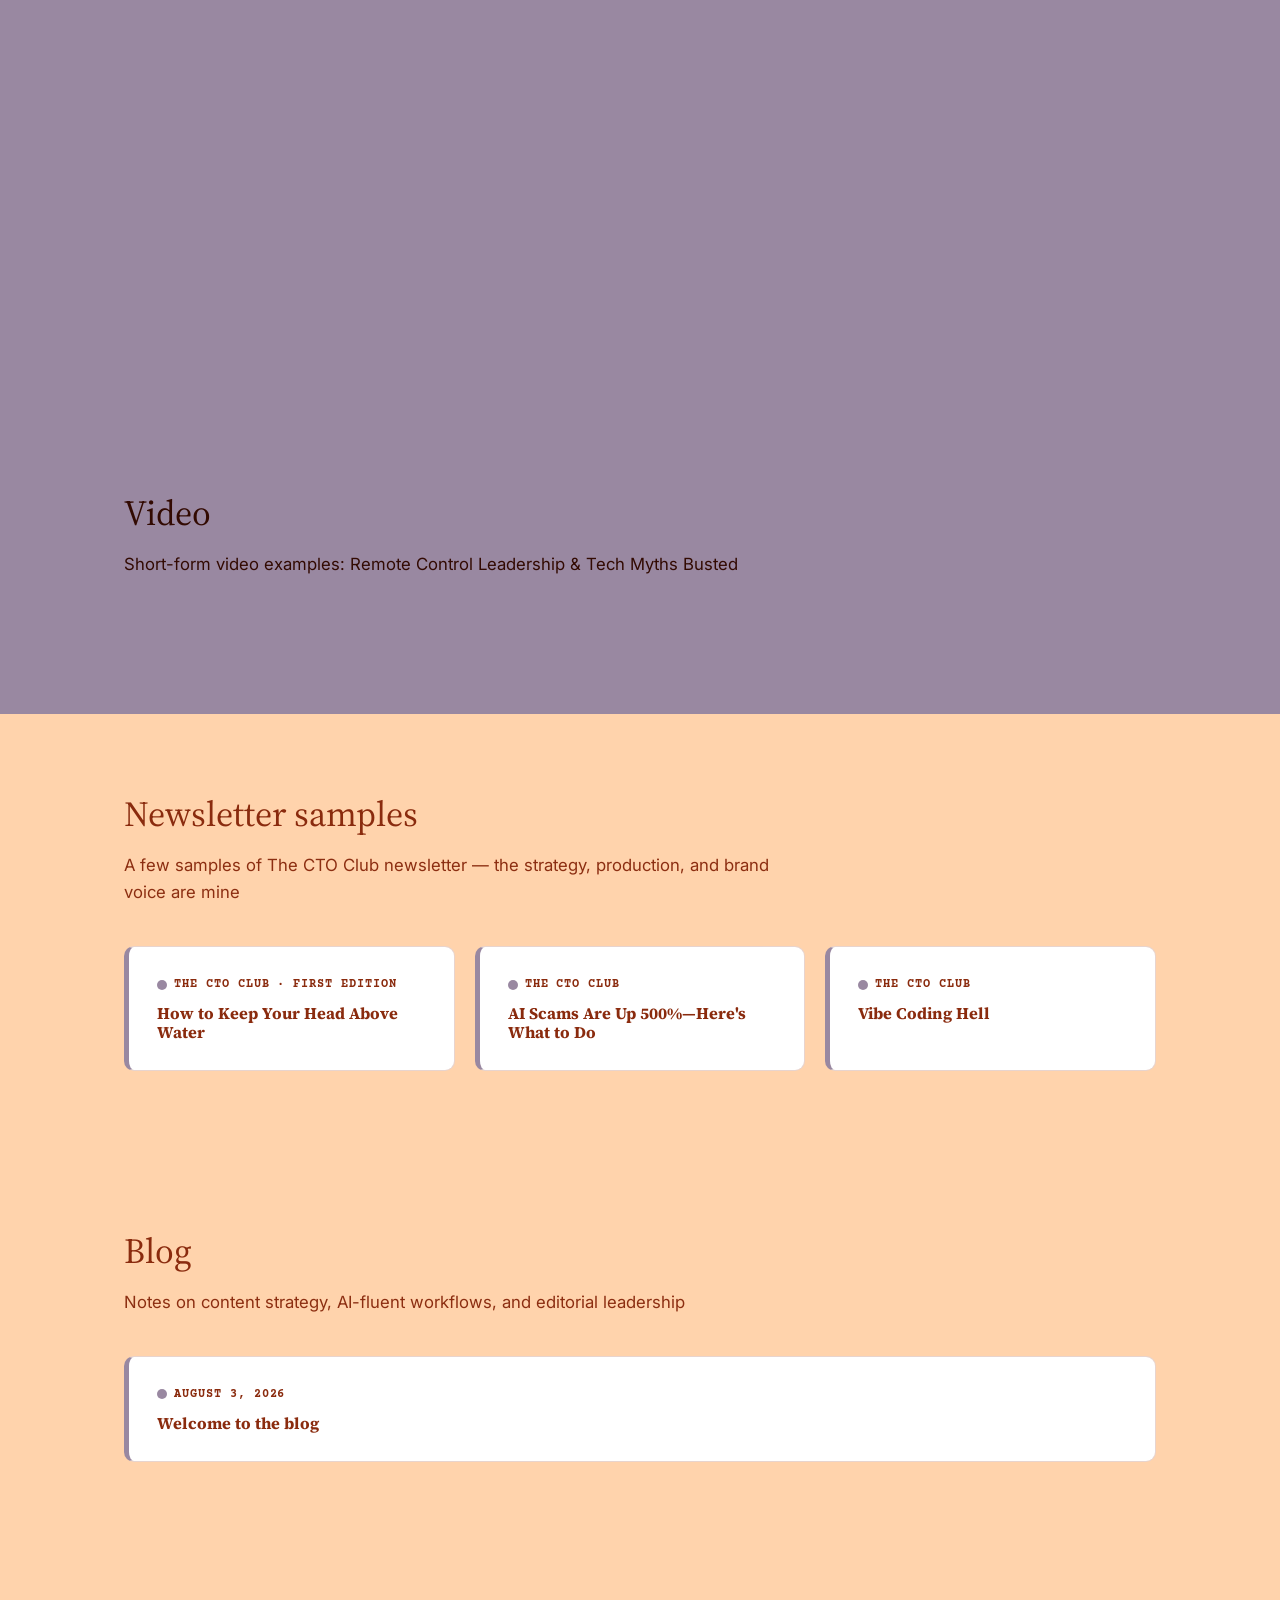
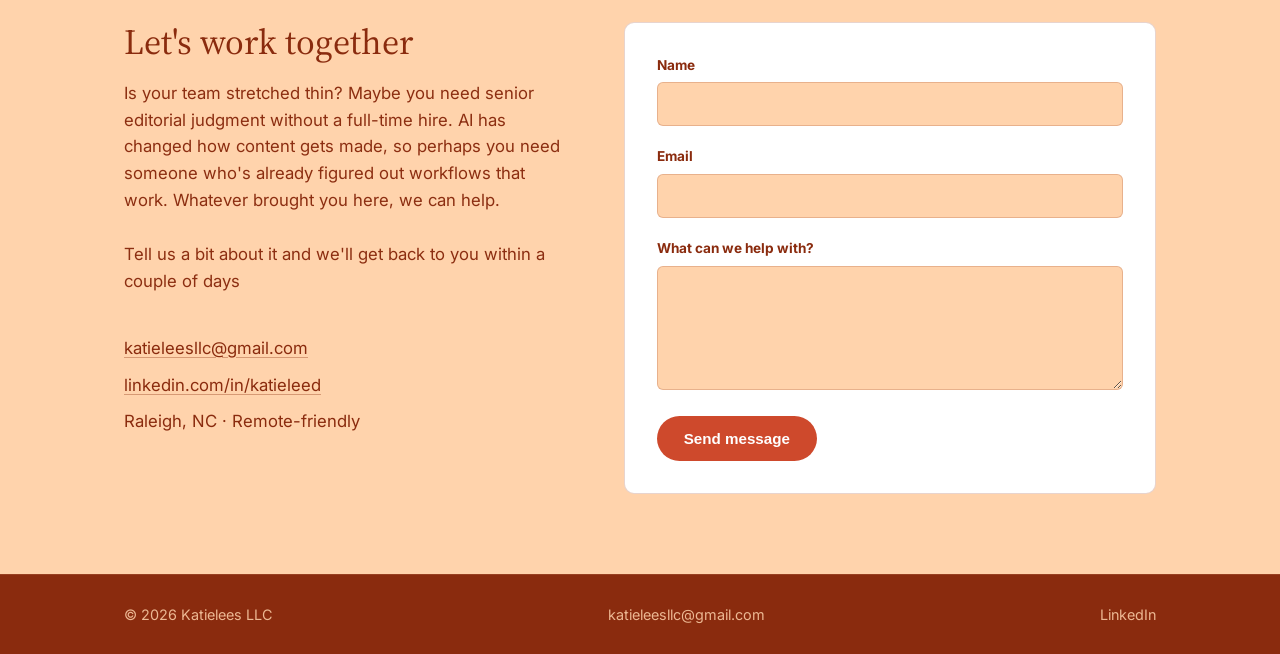
==== commit a0fcfa45: "Add trailing period to Services section intro Co-Authored-By: Claude Sonnet 5 <noreply@anthropic.com" ====
--- a/index.html
+++ b/index.html
@@ -84,7 +84,7 @@
   <section id="services" class="section section-alt">
     <div class="wrap">
       <h2 class="section-heading">What we do</h2>
-      <p class="section-intro">Struggling with bandwidth, senior judgment, or a workflow that hasn't caught up to AI? Here are a few ways we typically fill that gap — most engagements end up as a mix of these</p>
+      <p class="section-intro">Struggling with bandwidth, senior judgment, or a workflow that hasn't caught up to AI? Here are a few ways we typically fill that gap — most engagements end up as a mix of these.</p>
     </div>
     <div class="services-stage-wrap">
       <div class="services-stage">
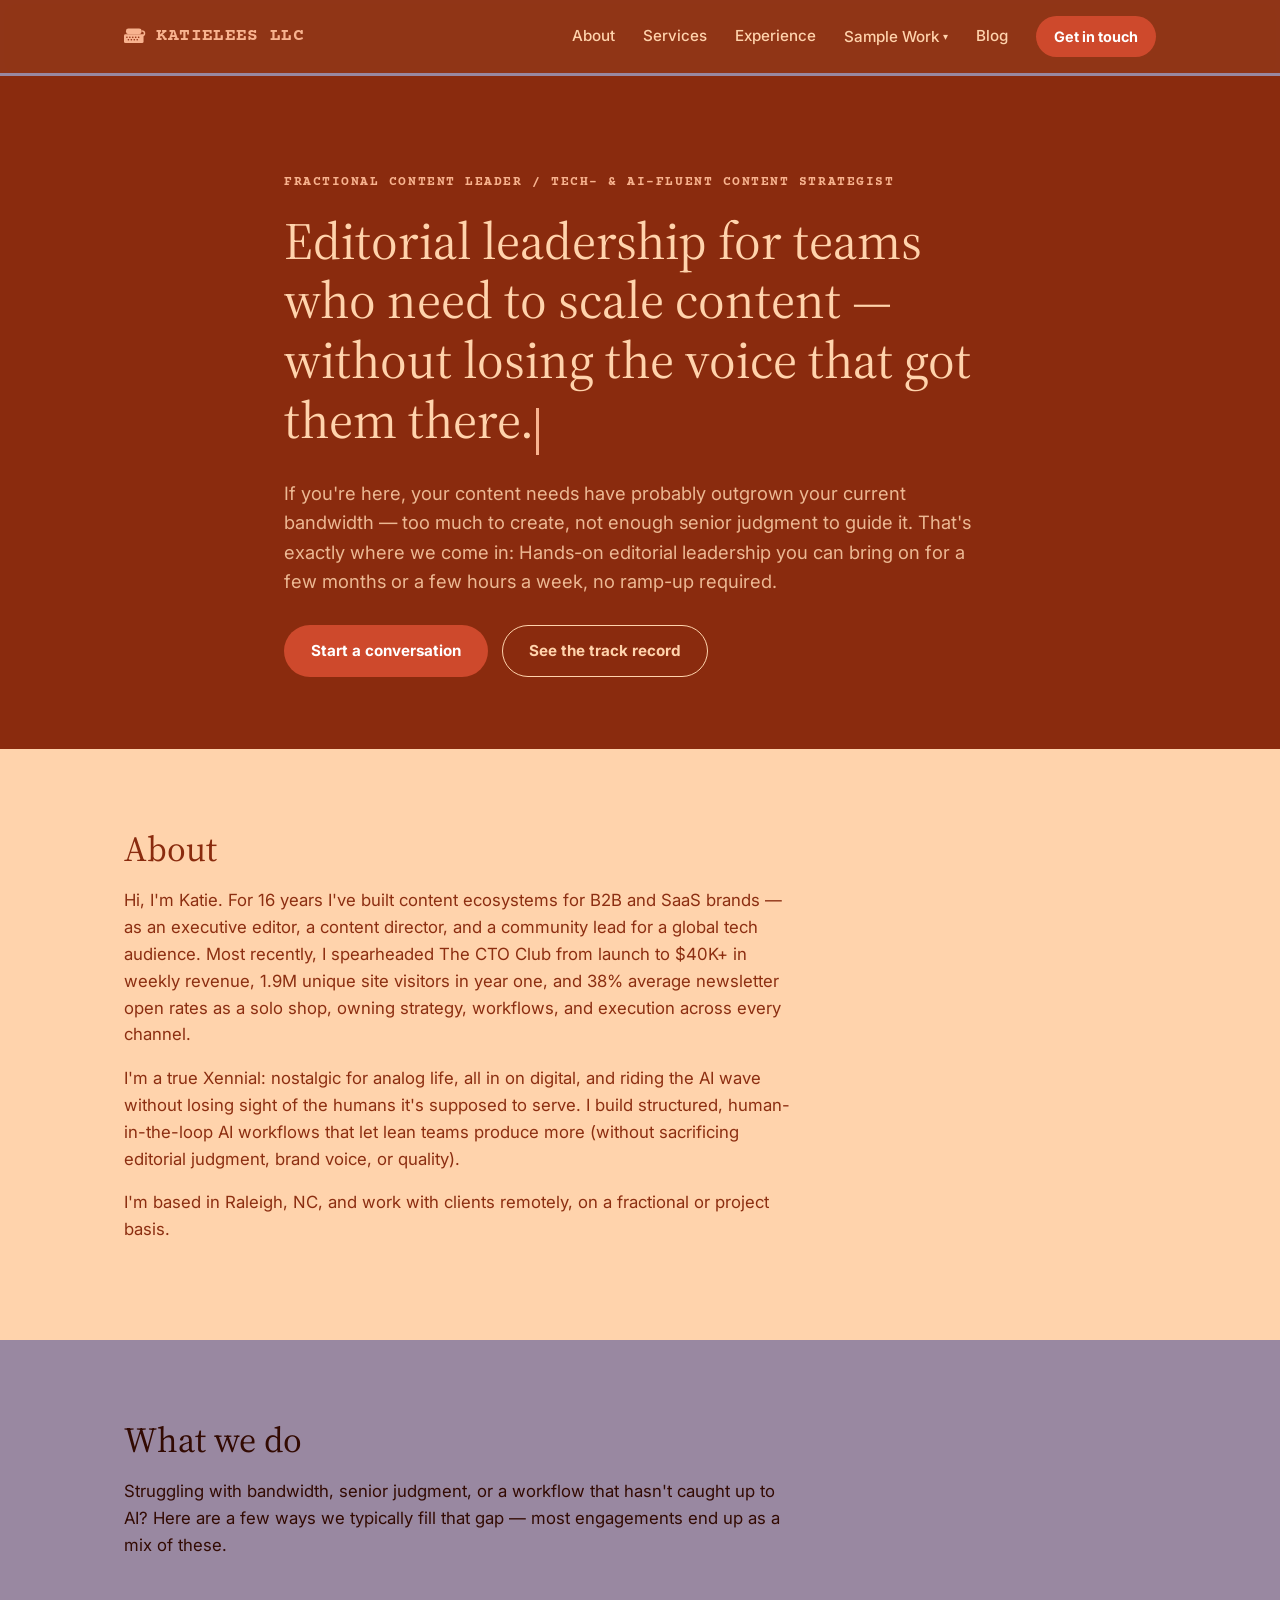
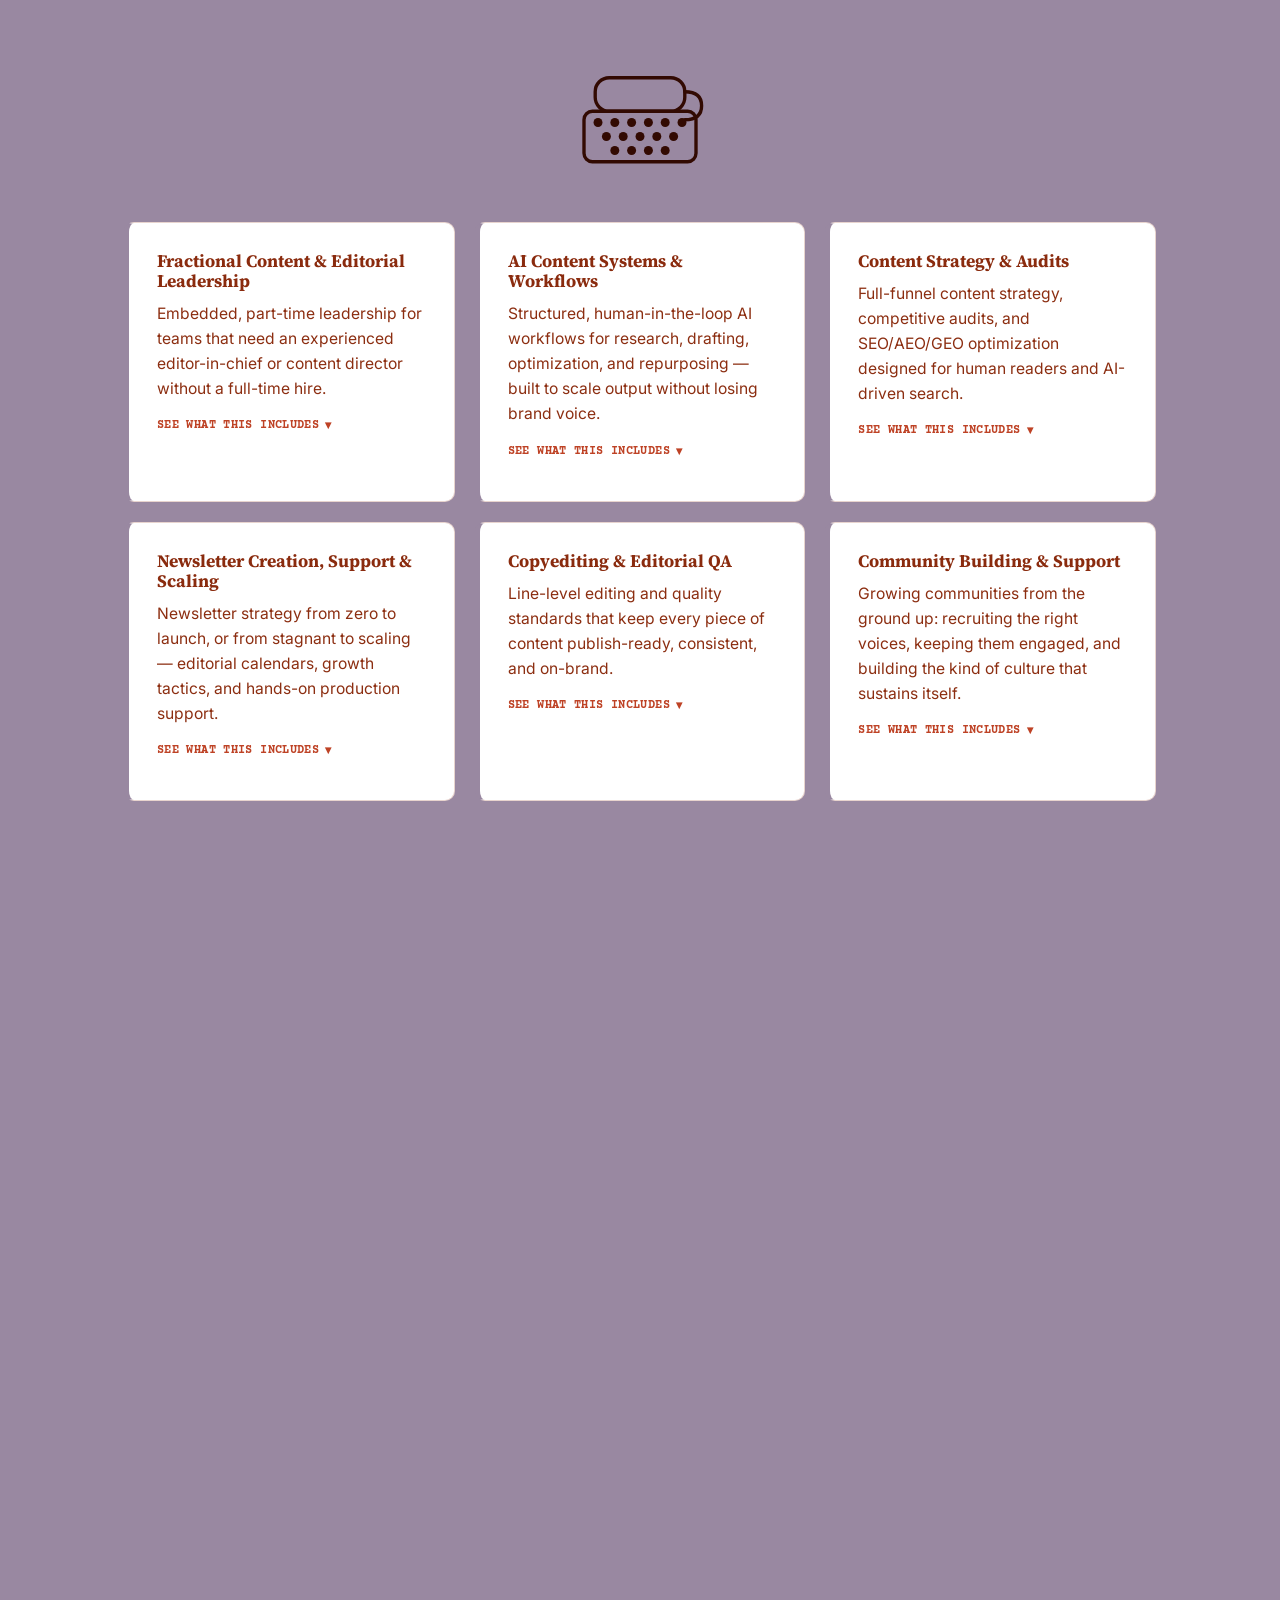
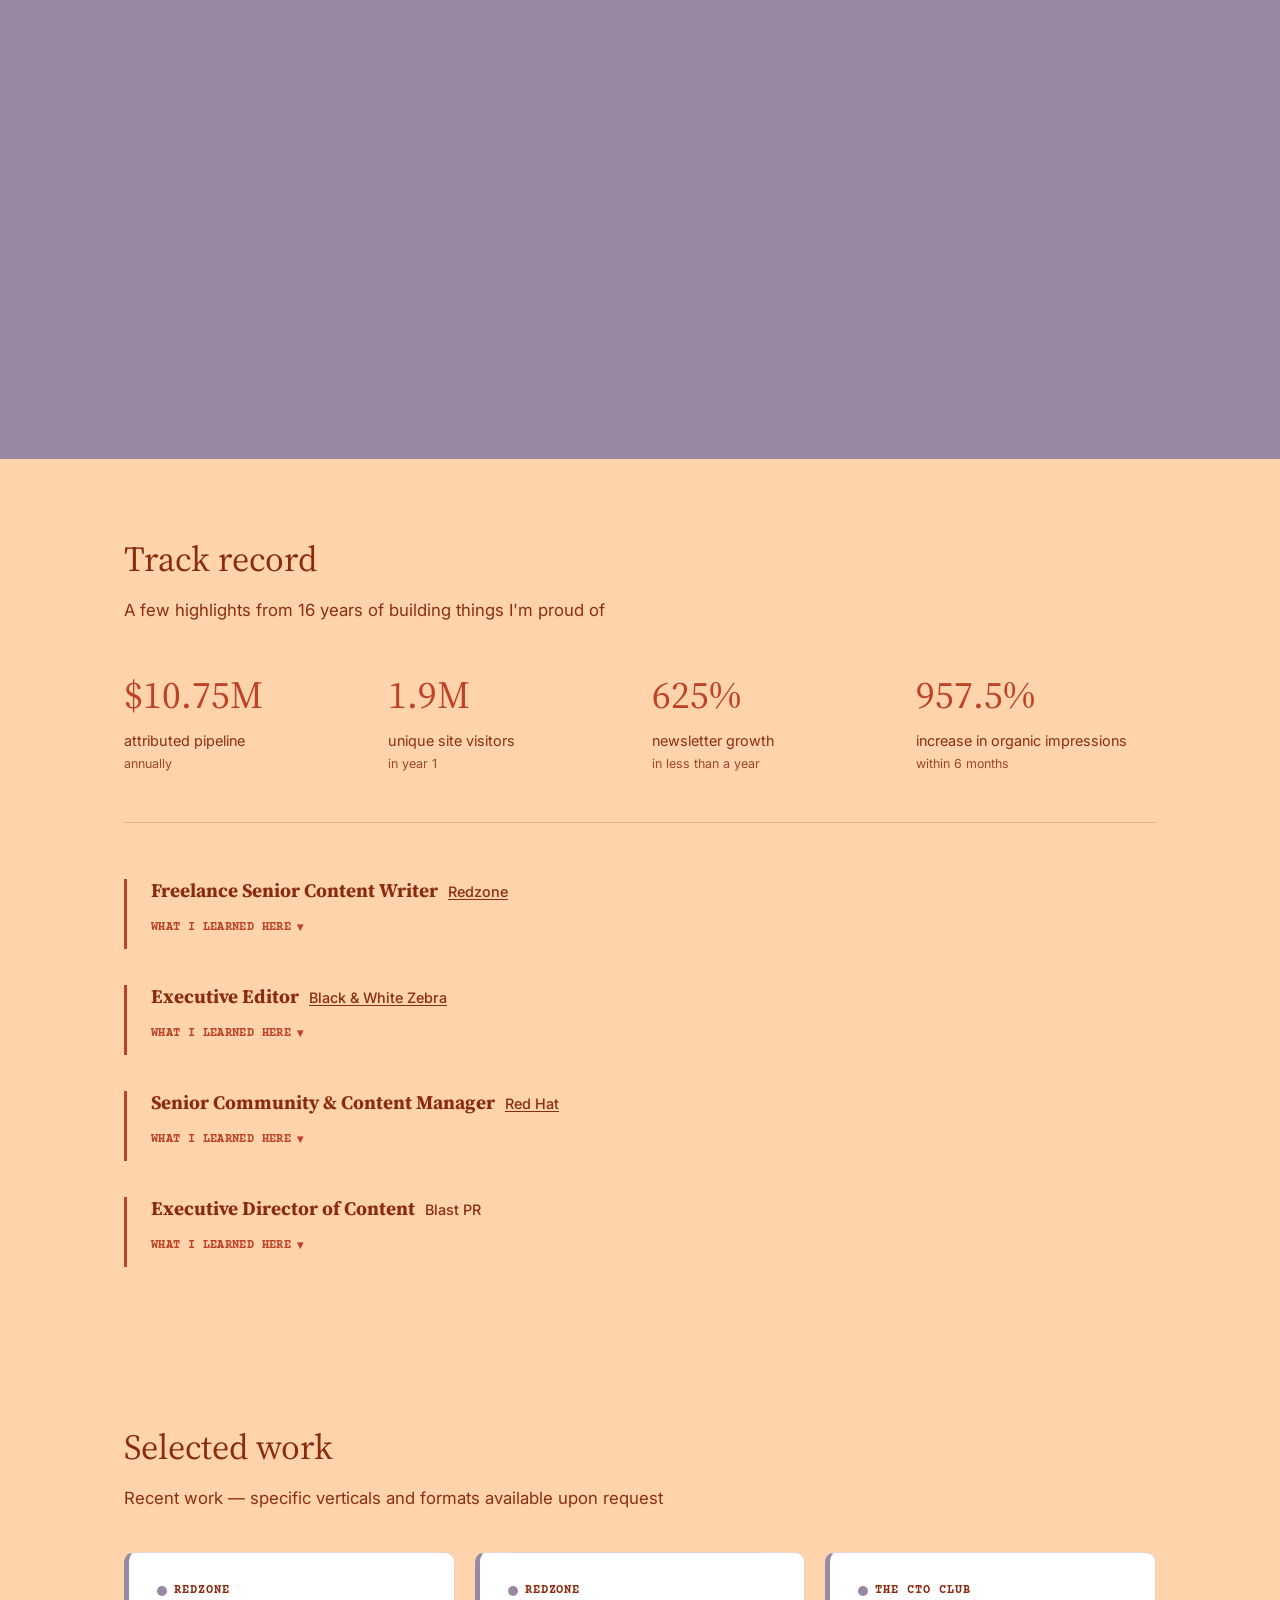
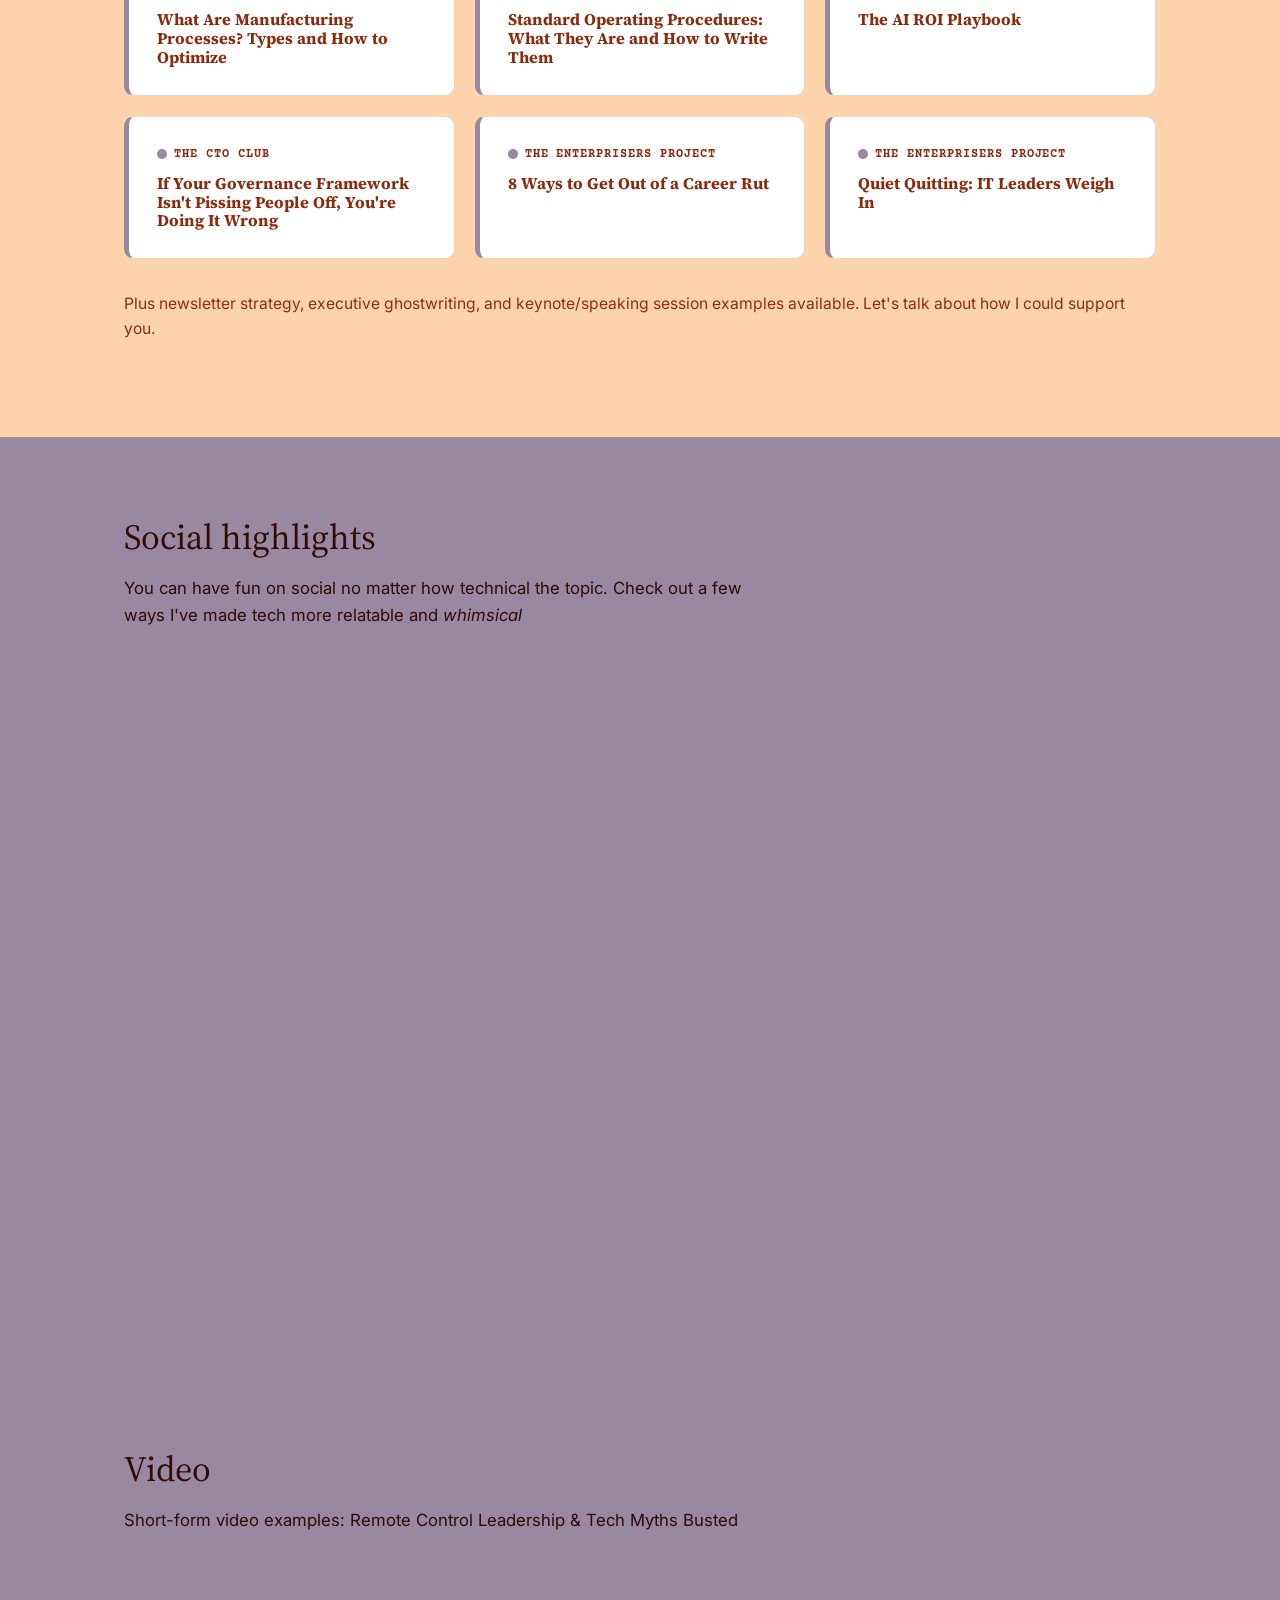
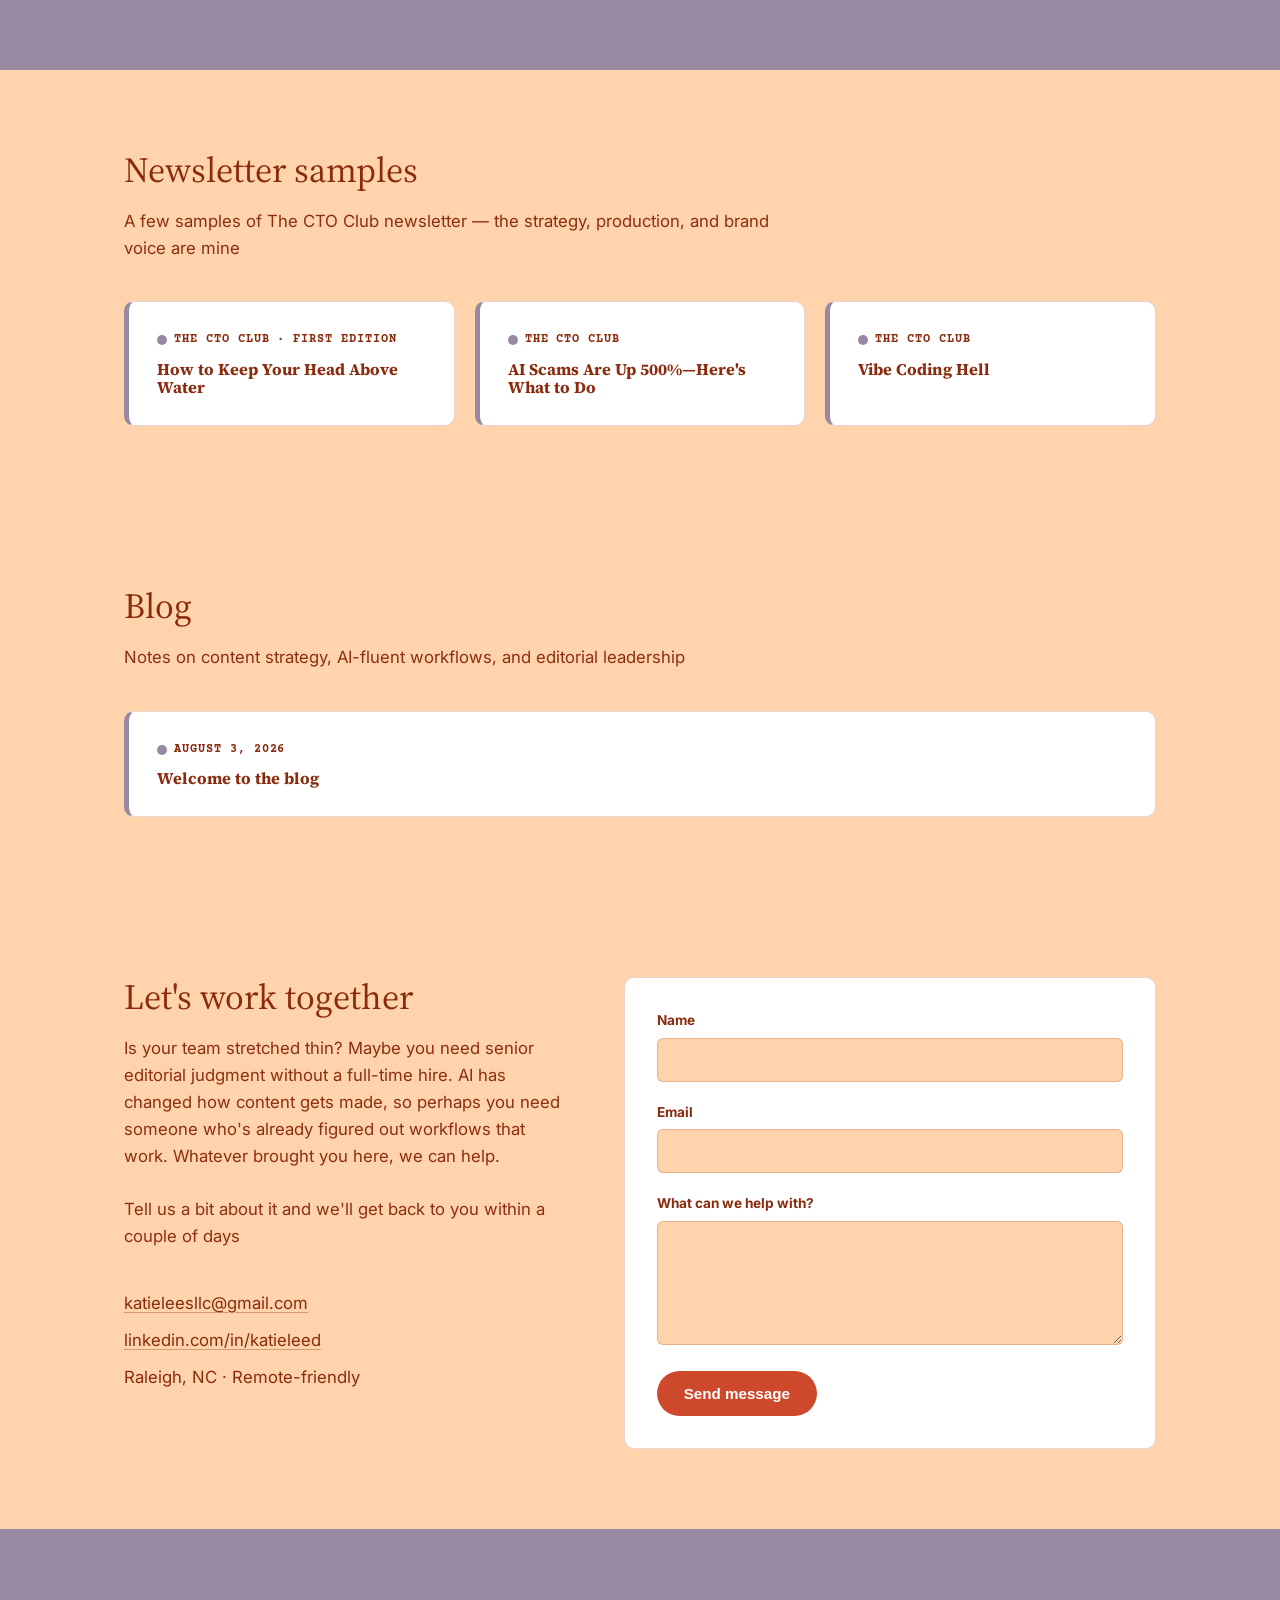
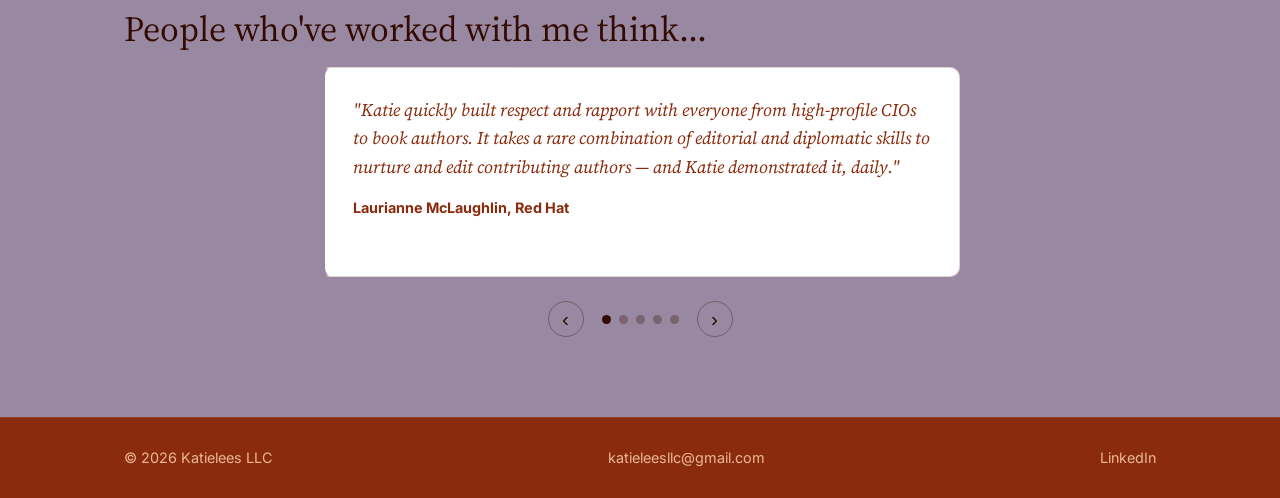
==== commit 236637f5: "Emphasize SEO/AEO/GEO, accordion-ize Experience roles, reorder testimonials - Content Strategy & Aud" ====
--- a/index.html
+++ b/index.html
@@ -60,7 +60,7 @@
 
   <section id="top" class="hero">
     <div class="wrap hero-inner">
-      <p class="eyebrow">Tech- & AI-Fluent Content Strategist</p>
+      <p class="eyebrow">Fractional Content Leader / Tech- &amp; AI-Fluent Content Strategist</p>
       <h1 id="hero-headline">Editorial leadership for teams who need to scale content&nbsp;— without losing the voice that got them there.</h1>
       <p class="hero-sub">If you're here, your content needs have probably outgrown your current bandwidth — too much to create, not enough senior judgment to guide it. That's exactly where we come in: Hands-on editorial leadership you can bring on for a few months or a few hours a week, no ramp-up required.</p>
       <div class="hero-actions">
@@ -160,6 +160,7 @@
                   <li>Align and troubleshoot messaging that isn't landing</li>
                   <li>Define primary and secondary audiences, and where they diverge</li>
                   <li>Set short-term and long-term content roadmaps</li>
+                  <li>Optimize for SEO, AEO, and GEO — so content surfaces in search engines, answer boxes, and AI tools like ChatGPT and Claude</li>
                   <li>Flag the milestones and roles that determine whether it works</li>
                 </ul>
               </div>
@@ -236,30 +237,184 @@
             <h3>Freelance Senior Content Writer</h3>
             <span class="role-meta"><a href="https://www.rzsoftware.com/author/katie-sanders" target="_blank" rel="noopener">Redzone</a></span>
           </div>
-          <p>Write and edit blogs that help manufacturers improve OEE, meet compliance standards, and capture frontline knowledge (aka translating technical, operational topics into actionable advice plant teams can put into practice).</p>
+          <button type="button" class="service-toggle" aria-expanded="false" aria-controls="role-detail-1">
+            <span>What I learned here</span>
+            <span class="chevron" aria-hidden="true">&#9662;</span>
+          </button>
+          <div class="service-detail" id="role-detail-1">
+            <p>Write and edit blogs that help manufacturers improve OEE, meet compliance standards, and capture frontline knowledge (aka translating technical, operational topics into actionable advice plant teams can put into practice).</p>
+          </div>
         </article>
         <article class="role">
           <div class="role-head">
             <h3>Executive Editor</h3>
             <span class="role-meta"><a href="https://bwz.com/" target="_blank" rel="noopener">Black &amp; White Zebra</a></span>
           </div>
-          <p>Ran The CTO Club from launch to $40K+ in weekly revenue and 1.9M unique site visitors in year one, pairing an in-house AI-enabled content platform with hands-on editorial execution across every channel — including a newsletter that grew 625%.</p>
+          <button type="button" class="service-toggle" aria-expanded="false" aria-controls="role-detail-2">
+            <span>What I learned here</span>
+            <span class="chevron" aria-hidden="true">&#9662;</span>
+          </button>
+          <div class="service-detail" id="role-detail-2">
+            <p>Ran The CTO Club from launch to $40K+ in weekly revenue and 1.9M unique site visitors in year one, pairing an in-house AI-enabled content platform with hands-on editorial execution across every channel — including a newsletter that grew 625%.</p>
+          </div>
         </article>
         <article class="role">
           <div class="role-head">
             <h3>Senior Community &amp; Content Manager</h3>
             <span class="role-meta"><a href="https://www.redhat.com/en" target="_blank" rel="noopener">Red Hat</a></span>
           </div>
-          <p>Executed content strategy for The Enterprisers Project (2M monthly visitors), driving $10.75M in attributed pipeline via contributor community, while cutting production time 40%.</p>
+          <button type="button" class="service-toggle" aria-expanded="false" aria-controls="role-detail-3">
+            <span>What I learned here</span>
+            <span class="chevron" aria-hidden="true">&#9662;</span>
+          </button>
+          <div class="service-detail" id="role-detail-3">
+            <p>Executed content strategy for The Enterprisers Project (2M monthly visitors), driving $10.75M in attributed pipeline via contributor community, while cutting production time 40%.</p>
+          </div>
         </article>
         <article class="role">
           <div class="role-head">
             <h3>Executive Director of Content</h3>
             <span class="role-meta">Blast PR</span>
           </div>
-          <p>Co-built and led the content practice for a B2B adtech PR agency — managing freelance writers and more than a dozen simultaneous client accounts — supporting clients through major exits, including DataXu ($300M) and MightyHive ($150M).</p>
+          <button type="button" class="service-toggle" aria-expanded="false" aria-controls="role-detail-4">
+            <span>What I learned here</span>
+            <span class="chevron" aria-hidden="true">&#9662;</span>
+          </button>
+          <div class="service-detail" id="role-detail-4">
+            <p>Co-built and led the content practice for a B2B adtech PR agency — managing freelance writers and more than a dozen simultaneous client accounts — supporting clients through major exits, including DataXu ($300M) and MightyHive ($150M).</p>
+          </div>
         </article>
       </div>
+    </div>
+  </section>
+
+  <section id="work" class="section">
+    <div class="wrap">
+      <h2 class="section-heading">Selected work</h2>
+      <p class="section-intro">Recent work — specific verticals and formats available upon request</p>
+      <div class="card-grid">
+        <a class="card card-link" href="https://www.rzsoftware.com/blog/manufacturing-processes" target="_blank" rel="noopener">
+          <span class="card-kicker">Redzone</span>
+          <h3>What Are Manufacturing Processes? Types and How to Optimize</h3>
+        </a>
+        <a class="card card-link" href="https://www.rzsoftware.com/blog/standard-operating-procedures" target="_blank" rel="noopener">
+          <span class="card-kicker">Redzone</span>
+          <h3>Standard Operating Procedures: What They Are and How to Write Them</h3>
+        </a>
+        <a class="card card-link" href="https://thectoclub.com/strategy-innovation/ai-roi-playbook/" target="_blank" rel="noopener">
+          <span class="card-kicker">The CTO Club</span>
+          <h3>The AI ROI Playbook</h3>
+        </a>
+        <a class="card card-link" href="https://thectoclub.com/it-governance/your-governance-framework-should-piss-people-off/" target="_blank" rel="noopener">
+          <span class="card-kicker">The CTO Club</span>
+          <h3>If Your Governance Framework Isn't Pissing People Off, You're Doing It Wrong</h3>
+        </a>
+        <a class="card card-link" href="https://enterprisersproject.com/article/2022/10/career-rut-advice" target="_blank" rel="noopener">
+          <span class="card-kicker">The Enterprisers Project</span>
+          <h3>8 Ways to Get Out of a Career Rut</h3>
+        </a>
+        <a class="card card-link" href="https://enterprisersproject.com/article/2022/9/quiet-quitting-it-leaders" target="_blank" rel="noopener">
+          <span class="card-kicker">The Enterprisers Project</span>
+          <h3>Quiet Quitting: IT Leaders Weigh In</h3>
+        </a>
+      </div>
+      <p class="work-more">Plus newsletter strategy, executive ghostwriting, and keynote/speaking session examples available. Let's talk about how I could support you.</p>
+    </div>
+  </section>
+
+  <section id="highlights" class="section section-alt">
+    <div class="wrap">
+      <h2 class="section-heading">Social highlights</h2>
+      <p class="section-intro">You can have fun on social no matter how technical the topic. Check out a few ways I've made tech more relatable and <em>whimsical</em></p>
+      <div class="social-grid">
+        <div class="social-embed">
+          <iframe src="https://www.linkedin.com/embed/feed/update/urn:li:ugcPost:7321739195381657601" height="1021" width="504" frameborder="0" allowfullscreen title="Embedded LinkedIn post"></iframe>
+        </div>
+        <div class="social-embed">
+          <iframe src="https://www.linkedin.com/embed/feed/update/urn:li:share:7312929348796252163" height="642" width="504" frameborder="0" allowfullscreen title="Embedded LinkedIn post"></iframe>
+        </div>
+        <div class="social-embed">
+          <iframe src="https://www.linkedin.com/embed/feed/update/urn:li:share:7313649421001326592" height="670" width="504" frameborder="0" allowfullscreen title="Embedded LinkedIn post"></iframe>
+        </div>
+      </div>
+    </div>
+  </section>
+
+  <section id="video" class="section section-alt">
+    <div class="wrap">
+      <h2 class="section-heading">Video</h2>
+      <p class="section-intro">Short-form video examples: Remote Control Leadership &amp; Tech Myths Busted</p>
+      <div class="social-grid">
+        <div class="social-embed">
+          <blockquote class="tiktok-embed" cite="https://www.tiktok.com/@katie.lee.d/video/7509606042519538987" data-video-id="7509606042519538987" style="max-width: 605px;min-width: 325px;"><section></section></blockquote>
+        </div>
+        <div class="social-embed">
+          <blockquote class="tiktok-embed" cite="https://www.tiktok.com/@katie.lee.d/video/7504363502866402603" data-video-id="7504363502866402603" style="max-width: 605px;min-width: 325px;"><section></section></blockquote>
+        </div>
+        <div class="social-embed">
+          <blockquote class="tiktok-embed" cite="https://www.tiktok.com/@katie.lee.d/video/7499614037257358634" data-video-id="7499614037257358634" style="max-width: 605px;min-width: 325px;"><section></section></blockquote>
+        </div>
+      </div>
+    </div>
+  </section>
+
+  <section id="newsletters" class="section">
+    <div class="wrap">
+      <h2 class="section-heading">Newsletter samples</h2>
+      <p class="section-intro">A few samples of The CTO Club newsletter — the strategy, production, and brand voice are mine</p>
+      <div class="card-grid">
+        <a class="card card-link" href="newsletters/head-above-water.html" target="_blank" rel="noopener">
+          <span class="card-kicker">The CTO Club · First Edition</span>
+          <h3>How to Keep Your Head Above Water</h3>
+        </a>
+        <a class="card card-link" href="newsletters/ai-scams.html" target="_blank" rel="noopener">
+          <span class="card-kicker">The CTO Club</span>
+          <h3>AI Scams Are Up 500%—Here's What to Do</h3>
+        </a>
+        <a class="card card-link" href="newsletters/vibe-coding-hell.html" target="_blank" rel="noopener">
+          <span class="card-kicker">The CTO Club</span>
+          <h3>Vibe Coding Hell</h3>
+        </a>
+      </div>
+    </div>
+  </section>
+
+  <section id="blog" class="section">
+    <div class="wrap">
+      <h2 class="section-heading">Blog</h2>
+      <p class="section-intro">Notes on content strategy, AI-fluent workflows, and editorial leadership</p>
+      <div class="card-grid">
+        <a class="card card-link" href="blog/welcome-to-the-blog.html">
+          <span class="card-kicker">August 3, 2026</span>
+          <h3>Welcome to the blog</h3>
+        </a>
+      </div>
+    </div>
+  </section>
+
+  <section id="contact" class="section section-contact">
+    <div class="wrap contact-grid">
+      <div>
+        <h2 class="section-heading">Let's work together</h2>
+        <p class="section-intro">Is your team stretched thin? Maybe you need senior editorial judgment without a full-time hire. AI has changed how content gets made, so perhaps you need someone who's already figured out workflows that work. Whatever brought you here, we can help.<br><br>Tell us a bit about it and we'll get back to you within a couple of days</p>
+        <ul class="contact-list">
+          <li><a href="mailto:katieleesllc@gmail.com">katieleesllc@gmail.com</a></li>
+          <li><a href="https://www.linkedin.com/in/katieleed/" target="_blank" rel="noopener">linkedin.com/in/katieleed</a></li>
+          <li>Raleigh, NC · Remote-friendly</li>
+        </ul>
+      </div>
+      <form class="contact-form" action="https://formspree.io/f/mjgnrnyz" method="POST">
+        <label for="name">Name</label>
+        <input type="text" id="name" name="name" required>
+
+        <label for="email">Email</label>
+        <input type="email" id="email" name="email" required>
+
+        <label for="message">What can we help with?</label>
+        <textarea id="message" name="message" rows="5" required></textarea>
+
+        <button type="submit" class="btn btn-primary">Send message</button>
+      </form>
     </div>
   </section>
 
@@ -298,136 +453,6 @@
     </div>
   </section>
 
-  <section id="work" class="section">
-    <div class="wrap">
-      <h2 class="section-heading">Selected work</h2>
-      <p class="section-intro">Here's some of my most recent work — specific verticals and formats available upon request</p>
-      <div class="card-grid">
-        <a class="card card-link" href="https://www.rzsoftware.com/blog/manufacturing-processes" target="_blank" rel="noopener">
-          <span class="card-kicker">Redzone</span>
-          <h3>What Are Manufacturing Processes? Types and How to Optimize</h3>
-        </a>
-        <a class="card card-link" href="https://www.rzsoftware.com/blog/standard-operating-procedures" target="_blank" rel="noopener">
-          <span class="card-kicker">Redzone</span>
-          <h3>Standard Operating Procedures: What They Are and How to Write Them</h3>
-        </a>
-        <a class="card card-link" href="https://thectoclub.com/strategy-innovation/ai-roi-playbook/" target="_blank" rel="noopener">
-          <span class="card-kicker">The CTO Club</span>
-          <h3>The AI ROI Playbook</h3>
-        </a>
-        <a class="card card-link" href="https://thectoclub.com/it-governance/your-governance-framework-should-piss-people-off/" target="_blank" rel="noopener">
-          <span class="card-kicker">The CTO Club</span>
-          <h3>If Your Governance Framework Isn't Pissing People Off, You're Doing It Wrong</h3>
-        </a>
-        <a class="card card-link" href="https://enterprisersproject.com/article/2022/10/career-rut-advice" target="_blank" rel="noopener">
-          <span class="card-kicker">The Enterprisers Project</span>
-          <h3>8 Ways to Get Out of a Career Rut</h3>
-        </a>
-        <a class="card card-link" href="https://enterprisersproject.com/article/2022/9/quiet-quitting-it-leaders" target="_blank" rel="noopener">
-          <span class="card-kicker">The Enterprisers Project</span>
-          <h3>Quiet Quitting: IT Leaders Weigh In</h3>
-        </a>
-      </div>
-      <p class="work-more">Plus newsletter strategy, executive ghostwriting, and keynote/speaking session examples available. Let's talk about how I could support you.</p>
-    </div>
-  </section>
-
-  <section id="highlights" class="section section-alt">
-    <div class="wrap">
-      <h2 class="section-heading">Social highlights</h2>
-      <p class="section-intro">You can have fun on social no matter how technical the topic. Check out a few ways I've made tech more relatable and <em>whimsical</em></p>
-      <div class="social-grid">
-        <div class="social-embed">
-          <iframe src="https://www.linkedin.com/embed/feed/update/urn:li:ugcPost:7321739195381657601" height="1021" width="504" frameborder="0" allowfullscreen title="Embedded LinkedIn post"></iframe>
-        </div>
-        <div class="social-embed">
-          <iframe src="https://www.linkedin.com/embed/feed/update/urn:li:share:7312929348796252163" height="642" width="504" frameborder="0" allowfullscreen title="Embedded LinkedIn post"></iframe>
-        </div>
-        <div class="social-embed">
-          <iframe src="https://www.linkedin.com/embed/feed/update/urn:li:share:7313649421001326592" height="670" width="504" frameborder="0" allowfullscreen title="Embedded LinkedIn post"></iframe>
-        </div>
-      </div>
-    </div>
-  </section>
-
-  <section id="video" class="section section-alt">
-    <div class="wrap">
-      <h2 class="section-heading">Video</h2>
-      <p class="section-intro">Short-form video examples: Remote Control Leadership &amp; Tech Myths Busted</p>
-      <div class="social-grid">
-        <div class="social-embed">
-          <blockquote class="tiktok-embed" cite="https://www.tiktok.com/@katie.lee.d/video/7509606042519538987" data-video-id="7509606042519538987" style="max-width: 605px;min-width: 325px;"><section></section></blockquote>
-        </div>
-        <div class="social-embed">
-          <blockquote class="tiktok-embed" cite="https://www.tiktok.com/@katie.lee.d/video/7504363502866402603" data-video-id="7504363502866402603" style="max-width: 605px;min-width: 325px;"><section></section></blockquote>
-        </div>
-        <div class="social-embed">
-          <blockquote class="tiktok-embed" cite="https://www.tiktok.com/@katie.lee.d/video/7499614037257358634" data-video-id="7499614037257358634" style="max-width: 605px;min-width: 325px;"><section></section></blockquote>
-        </div>
-      </div>
-    </div>
-  </section>
-
-  <section id="newsletters" class="section">
-    <div class="wrap">
-      <h2 class="section-heading">Newsletter samples</h2>
-      <p class="section-intro">A few samples of The CTO Club newsletter — the strategy, production, and brand voice are mine</p>
-      <div class="card-grid">
-        <a class="card card-link" href="newsletters/head-above-water.html" target="_blank" rel="noopener">
-          <span class="card-kicker">The CTO Club · First Edition</span>
-          <h3>How to Keep Your Head Above Water</h3>
-        </a>
-        <a class="card card-link" href="newsletters/ai-scams.html" target="_blank" rel="noopener">
-          <span class="card-kicker">The CTO Club</span>
-          <h3>AI Scams Are Up 500%—Here's What to Do</h3>
-        </a>
-        <a class="card card-link" href="newsletters/vibe-coding-hell.html" target="_blank" rel="noopener">
-          <span class="card-kicker">The CTO Club</span>
-          <h3>Vibe Coding Hell</h3>
-        </a>
-      </div>
-    </div>
-  </section>
-
-  <section id="blog" class="section">
-    <div class="wrap">
-      <h2 class="section-heading">Blog</h2>
-      <p class="section-intro">Notes on content strategy, AI-fluent workflows, and editorial leadership</p>
-      <div class="card-grid">
-        <a class="card card-link" href="blog/welcome-to-the-blog.html">
-          <span class="card-kicker">August 3, 2026</span>
-          <h3>Welcome to the blog</h3>
-        </a>
-      </div>
-    </div>
-  </section>
-
-  <section id="contact" class="section section-contact">
-    <div class="wrap contact-grid">
-      <div>
-        <h2 class="section-heading">Let's work together</h2>
-        <p class="section-intro">Is your team stretched thin? Maybe you need senior editorial judgment without a full-time hire. AI has changed how content gets made, so perhaps you need someone who's already figured out workflows that work. Whatever brought you here, we can help.<br><br>Tell us a bit about it and we'll get back to you within a couple of days</p>
-        <ul class="contact-list">
-          <li><a href="mailto:katieleesllc@gmail.com">katieleesllc@gmail.com</a></li>
-          <li><a href="https://www.linkedin.com/in/katieleed/" target="_blank" rel="noopener">linkedin.com/in/katieleed</a></li>
-          <li>Raleigh, NC · Remote-friendly</li>
-        </ul>
-      </div>
-      <form class="contact-form" action="https://formspree.io/f/mjgnrnyz" method="POST">
-        <label for="name">Name</label>
-        <input type="text" id="name" name="name" required>
-
-        <label for="email">Email</label>
-        <input type="email" id="email" name="email" required>
-
-        <label for="message">What can we help with?</label>
-        <textarea id="message" name="message" rows="5" required></textarea>
-
-        <button type="submit" class="btn btn-primary">Send message</button>
-      </form>
-    </div>
-  </section>
-
 </main>
 
 <footer class="site-footer">
--- a/styles.css
+++ b/styles.css
@@ -431,6 +431,14 @@
   border-radius: 50%;
   background: var(--lavender);
 }
+.service-detail p {
+  overflow: hidden;
+  margin: 0;
+  padding: 14px 0 0;
+  font-size: 0.95rem;
+  line-height: 1.6;
+  color: var(--ink-soft);
+}
 
 @media (prefers-reduced-motion: reduce) {
   .service-detail { transition: none; }
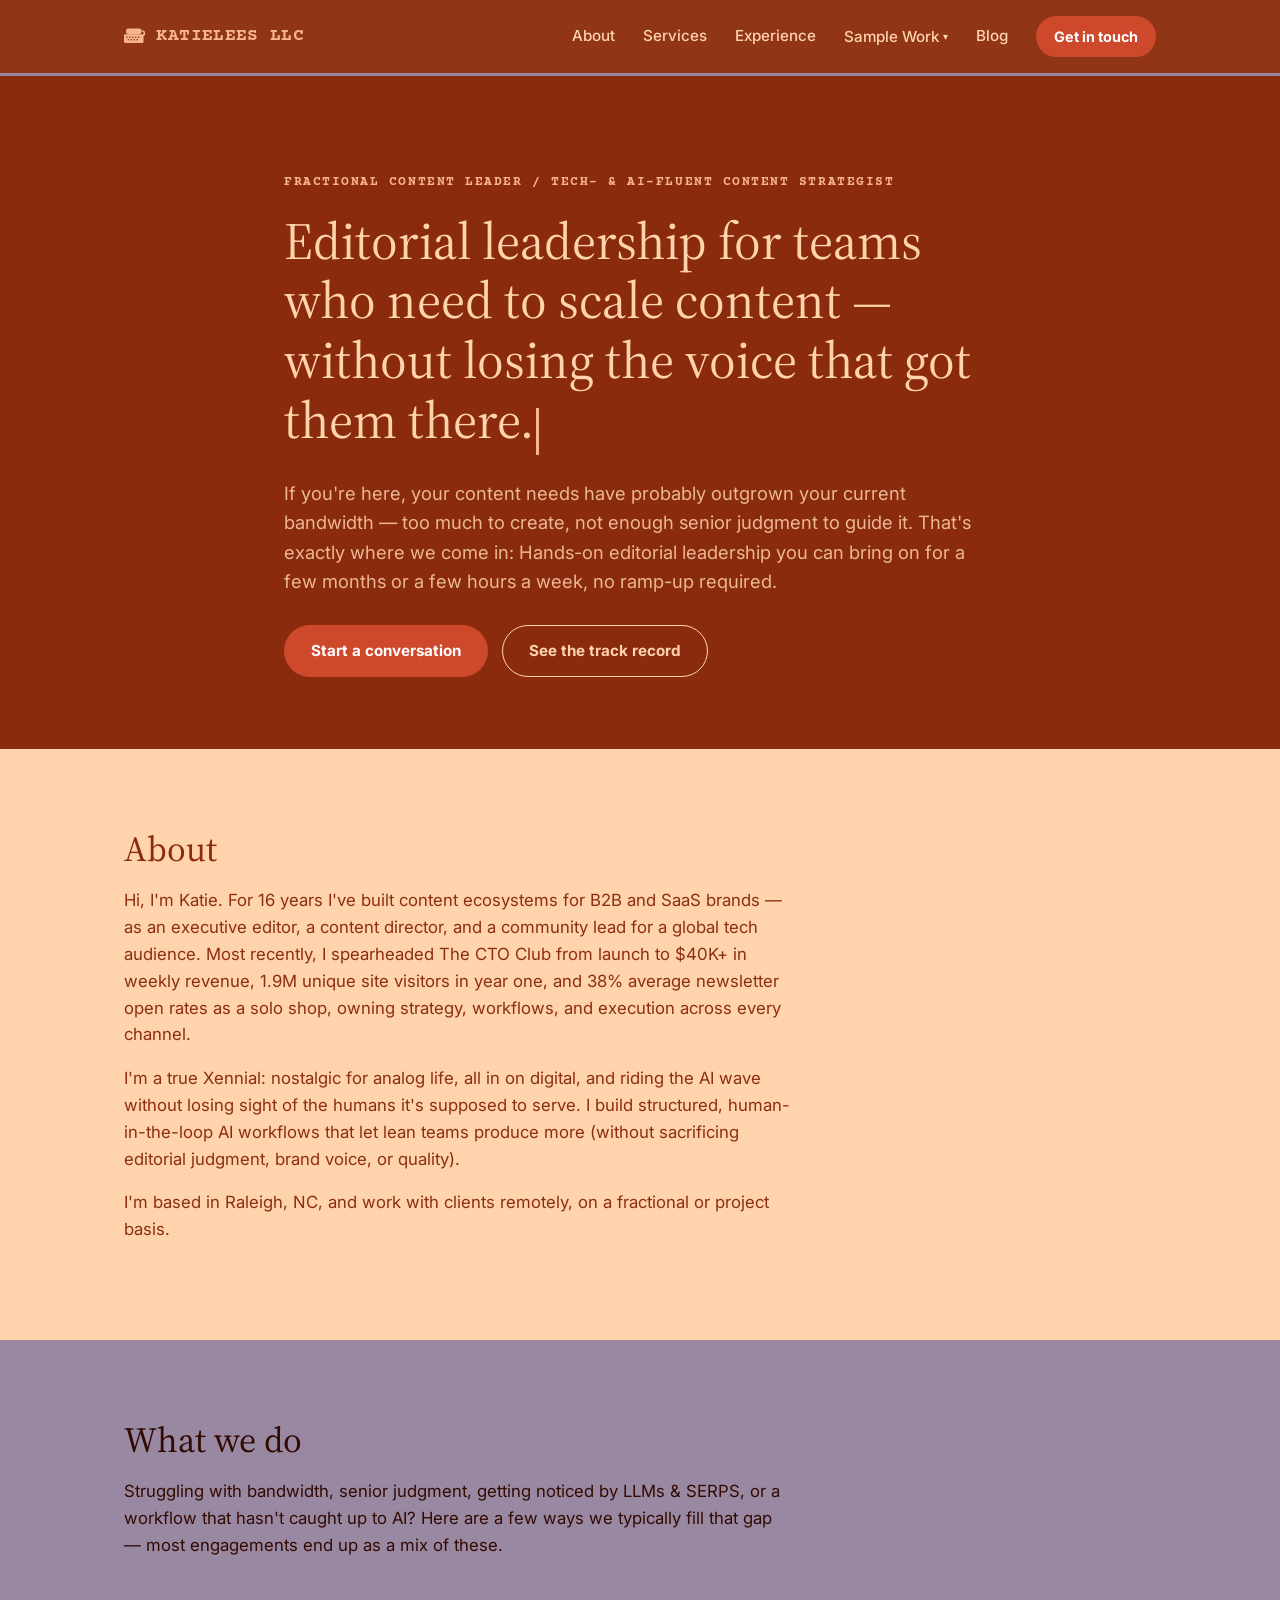
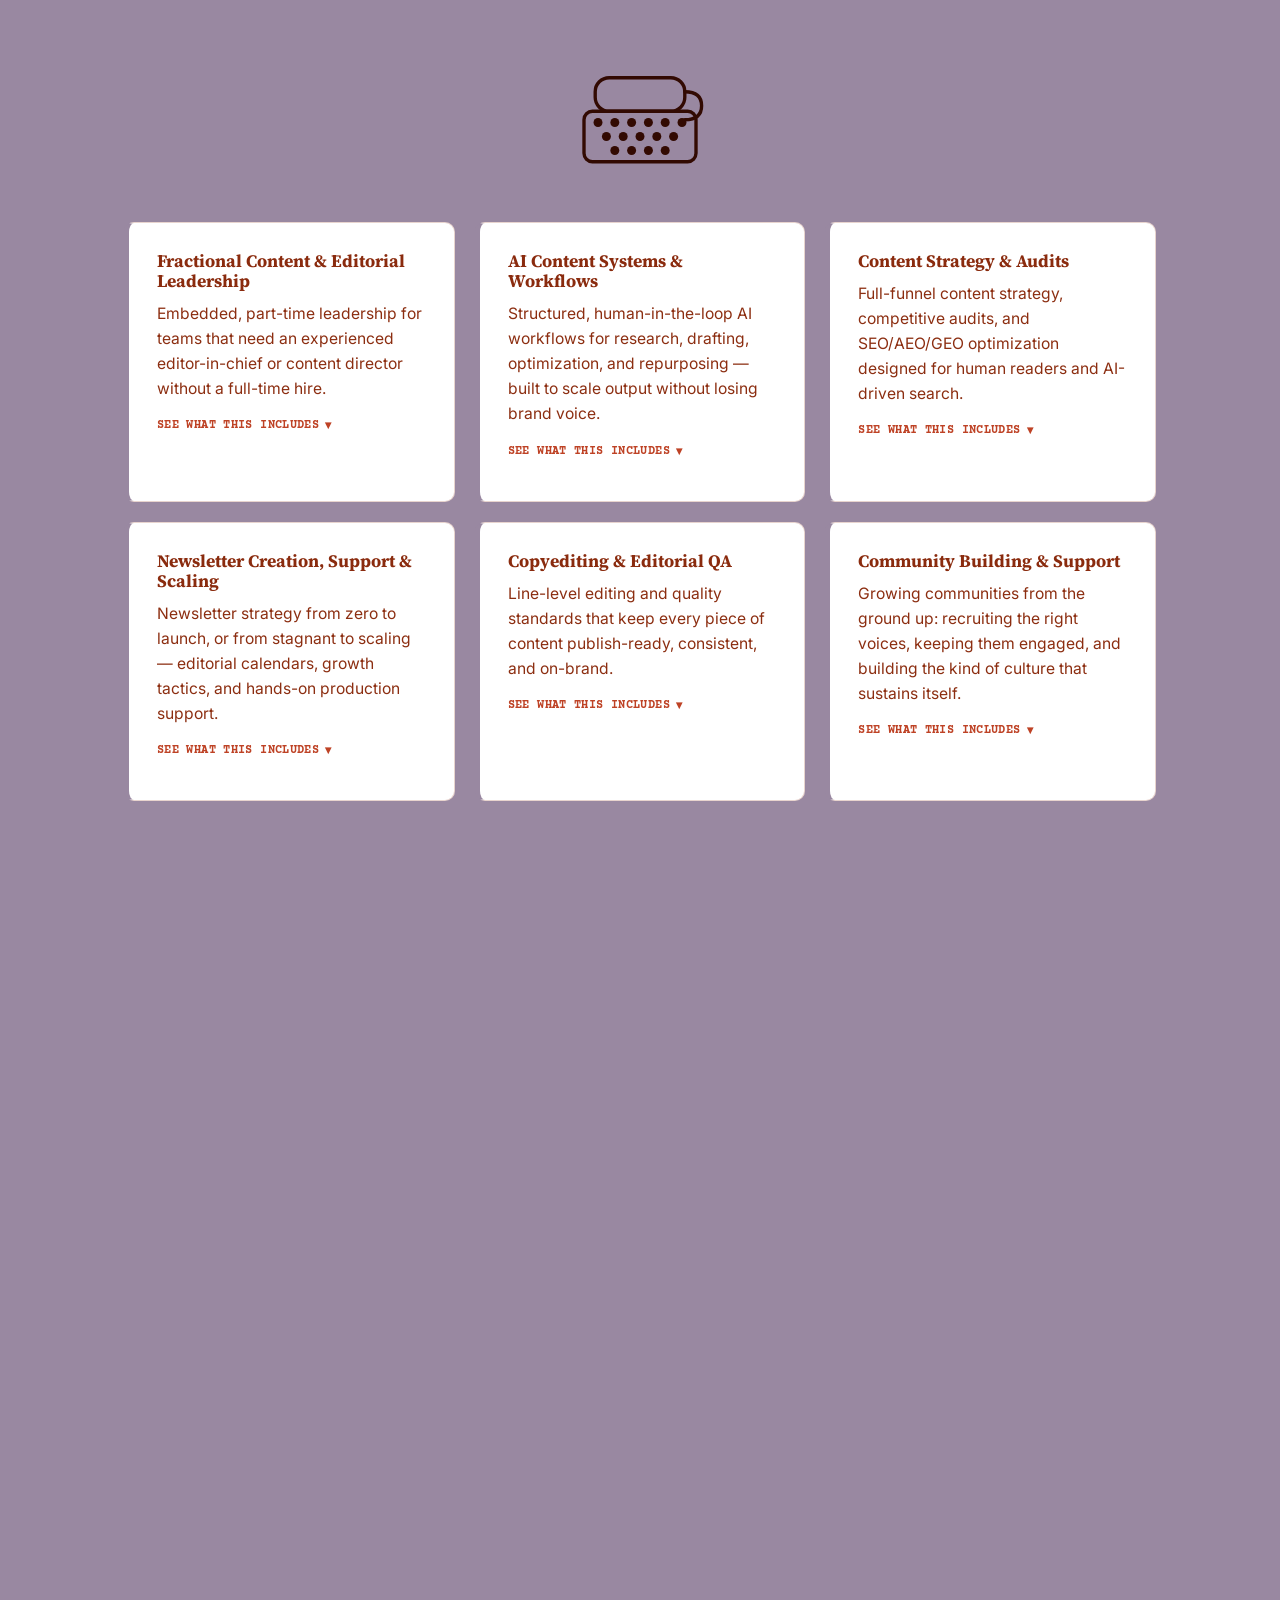
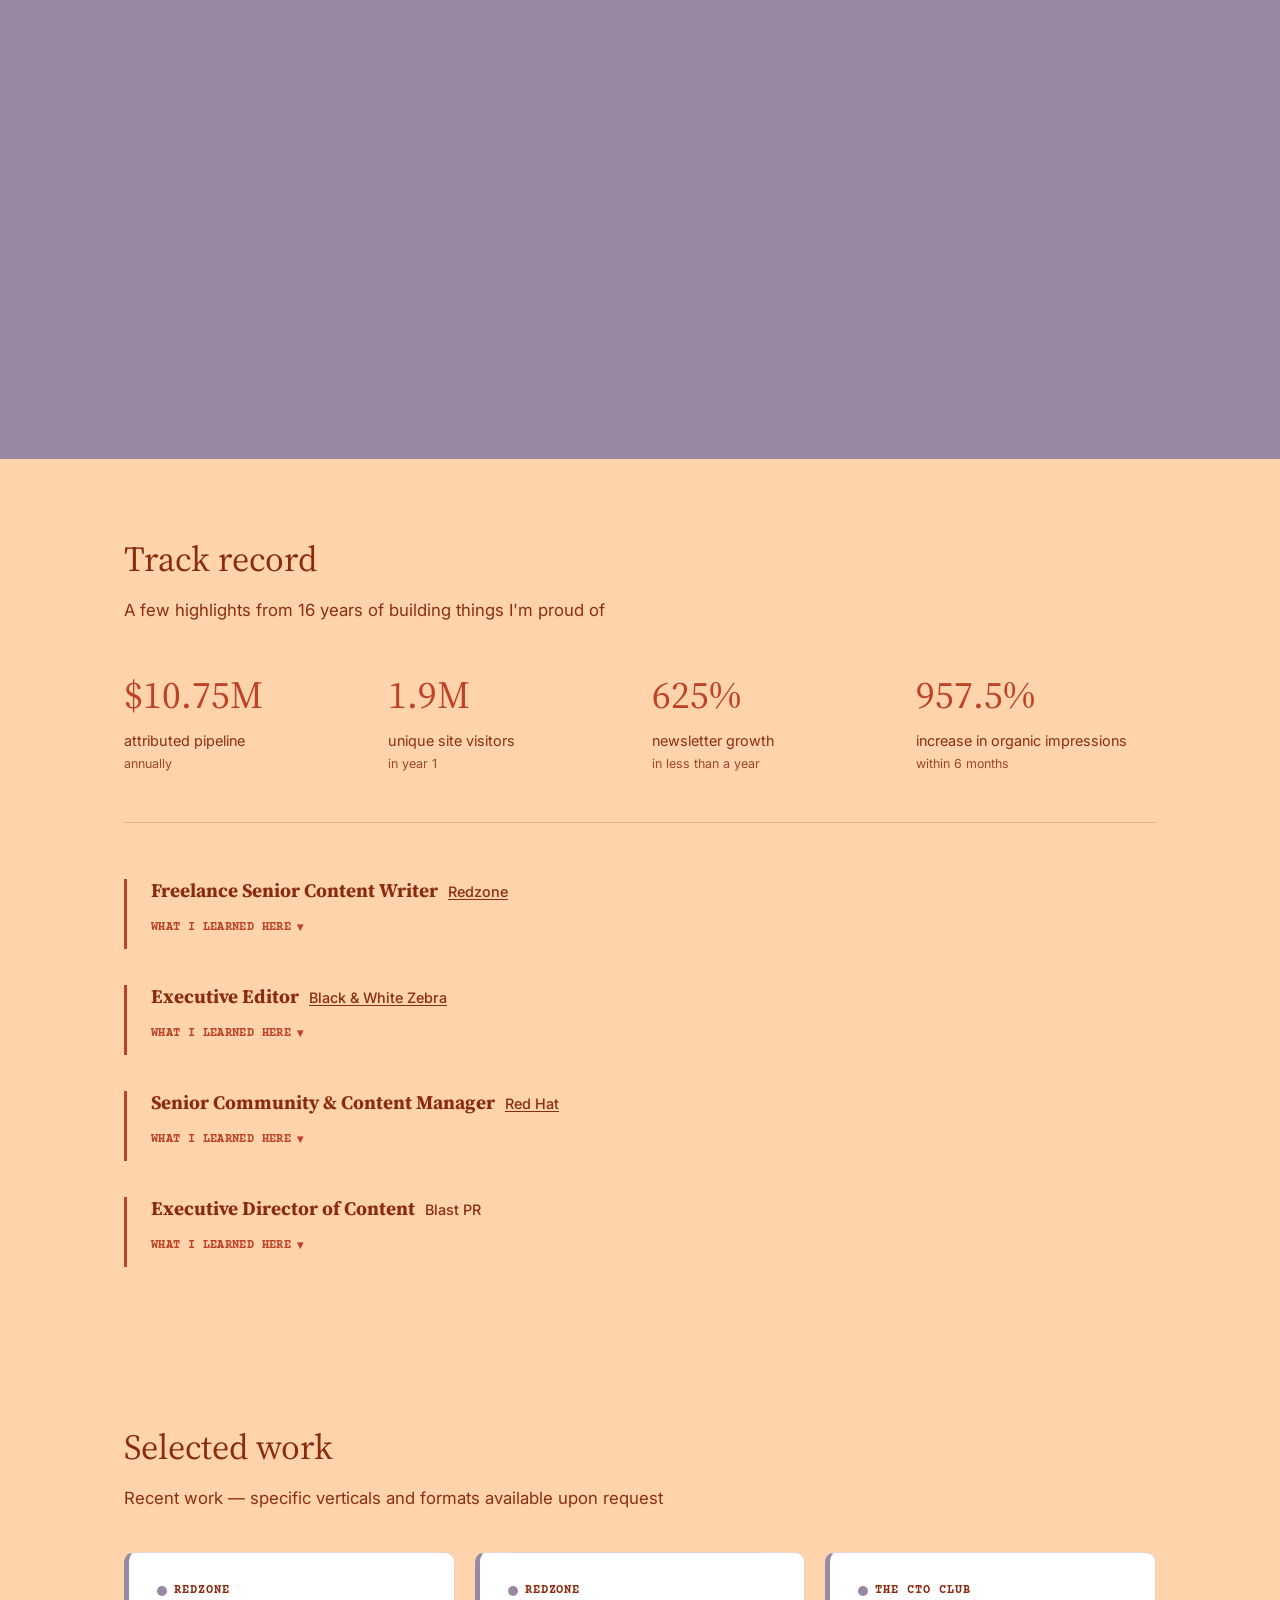
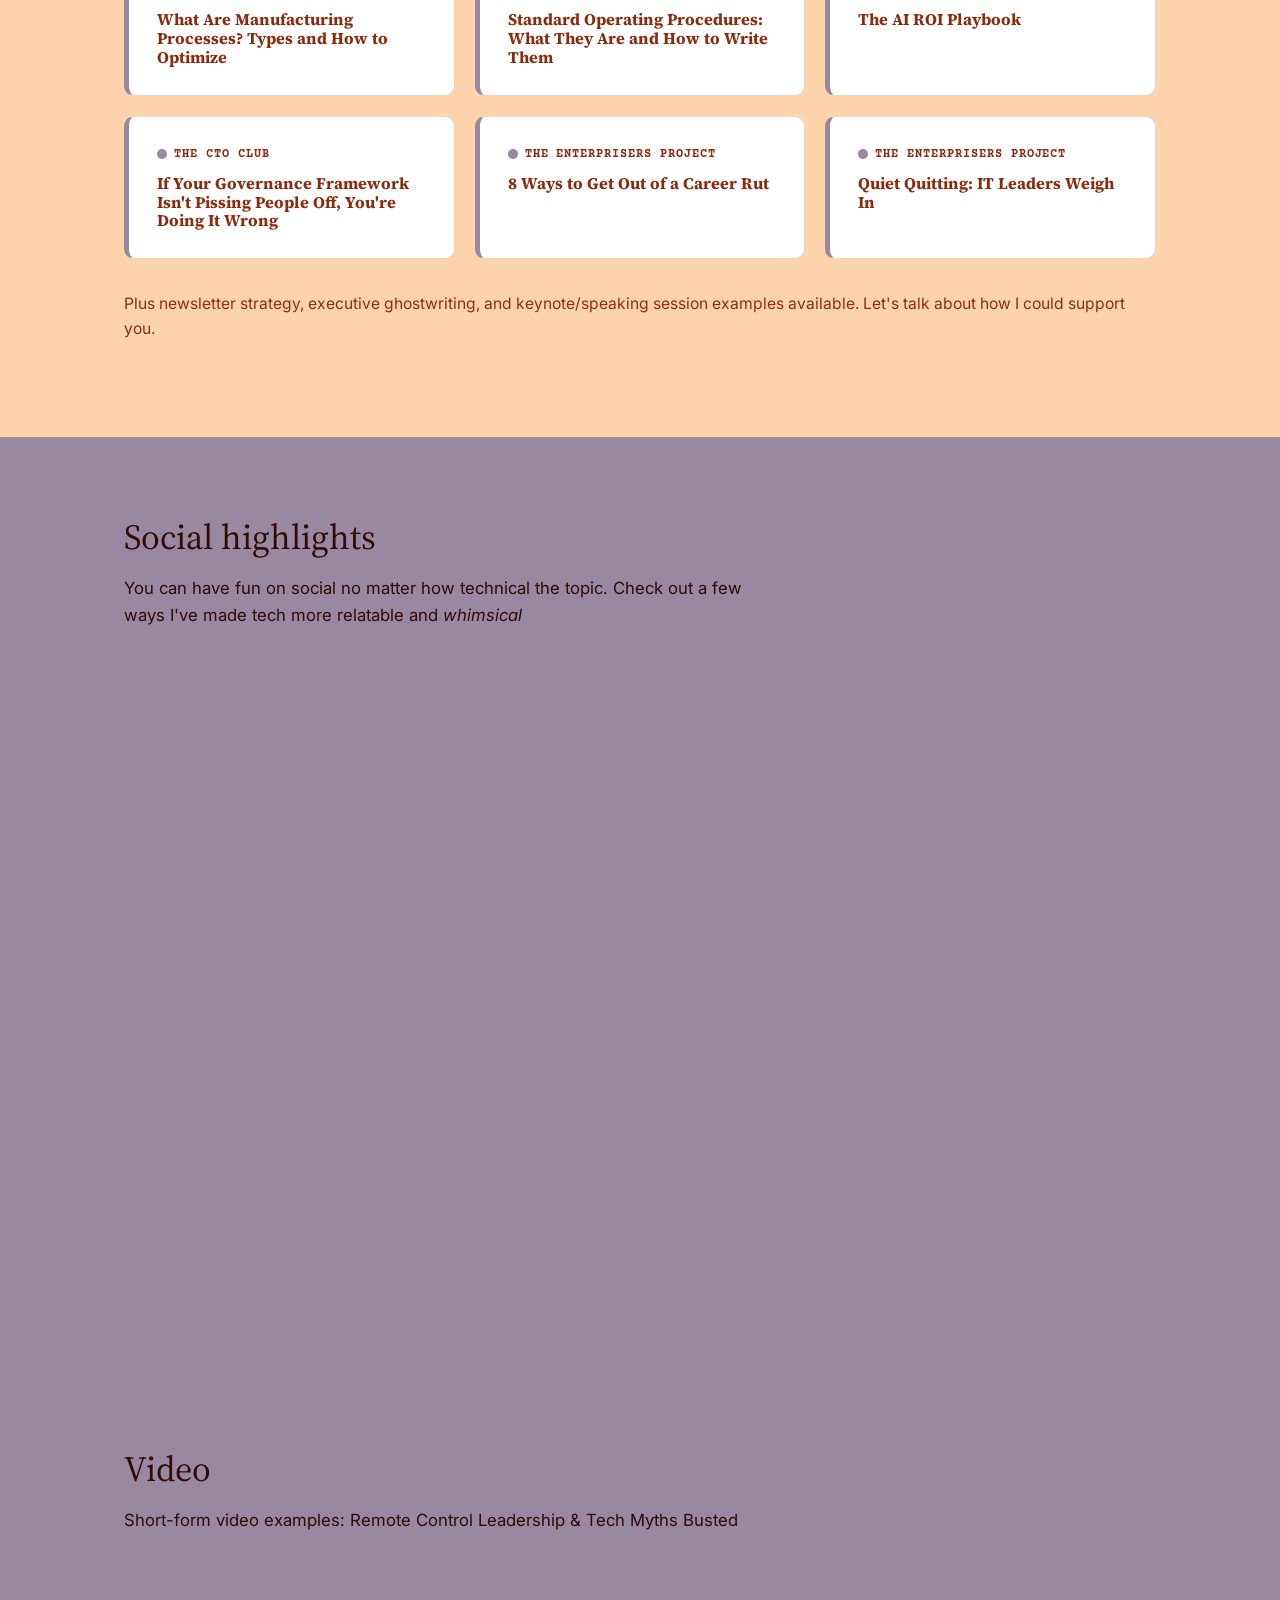
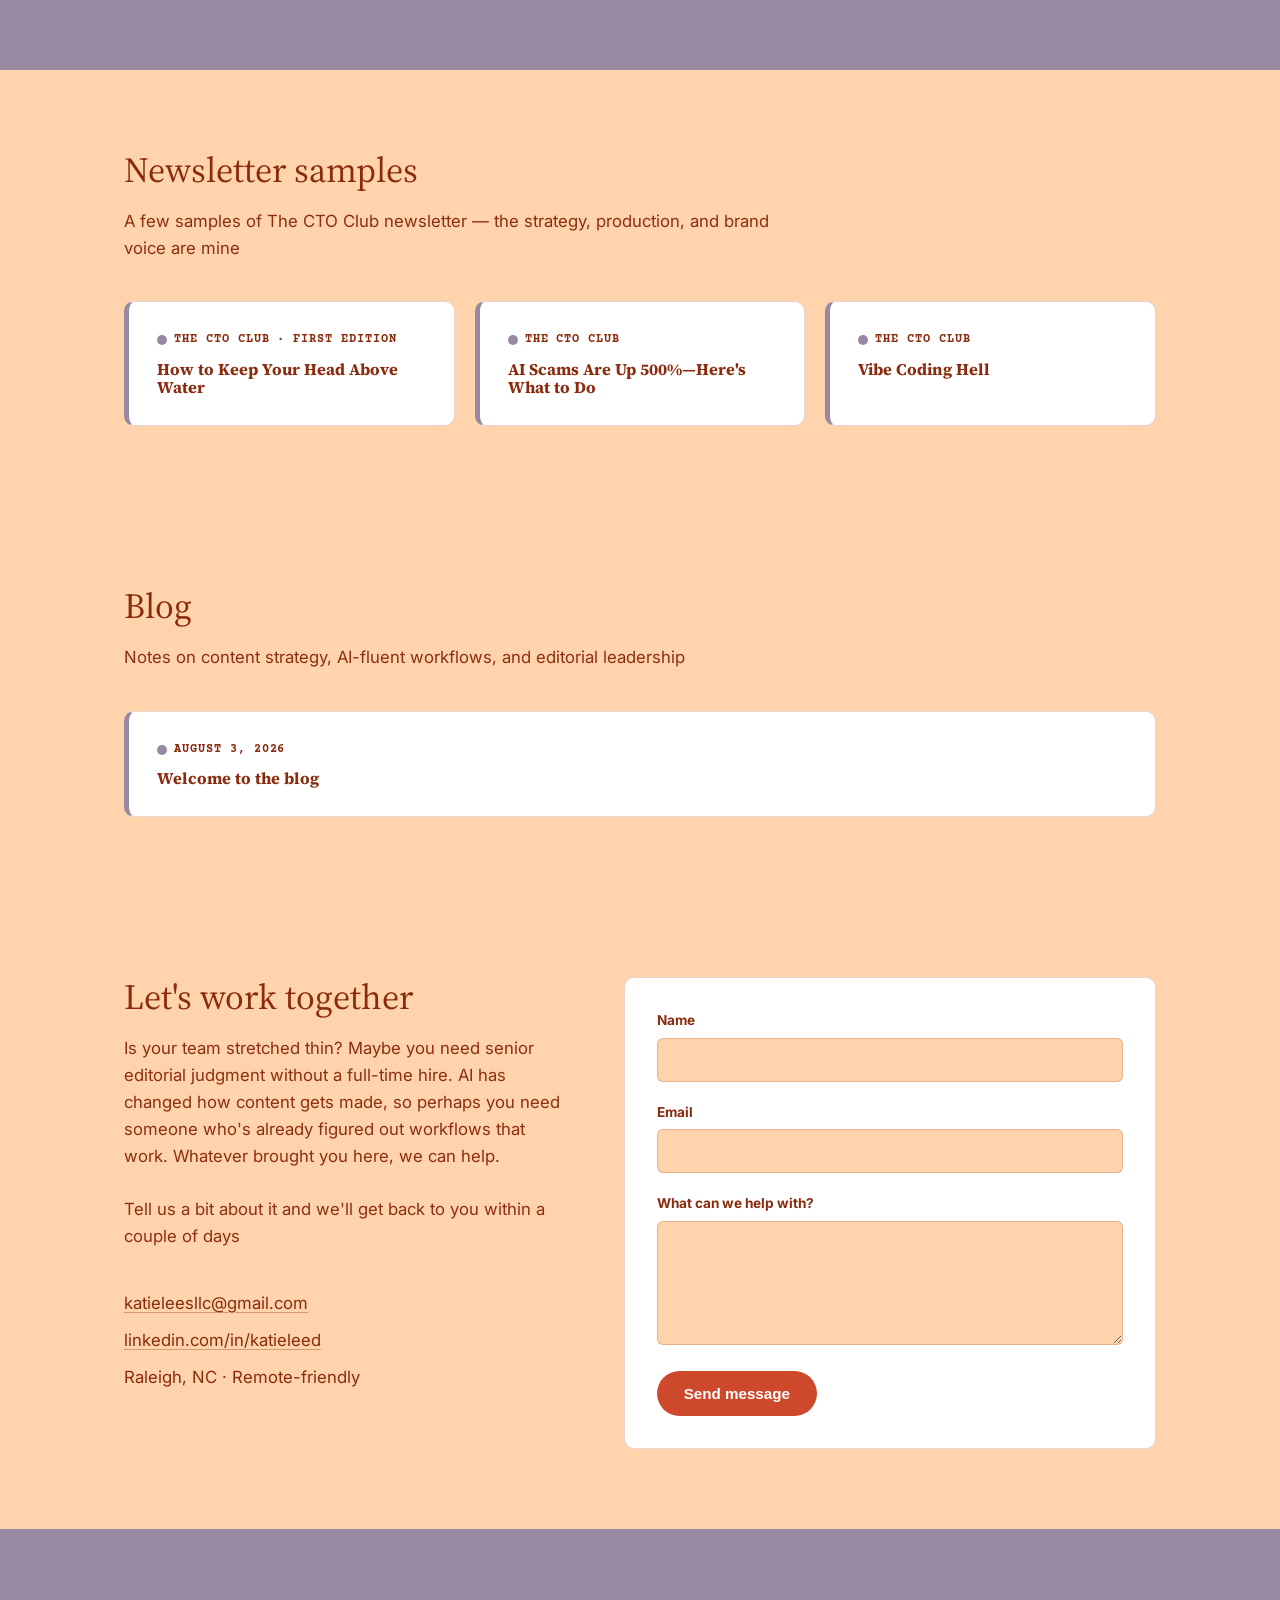
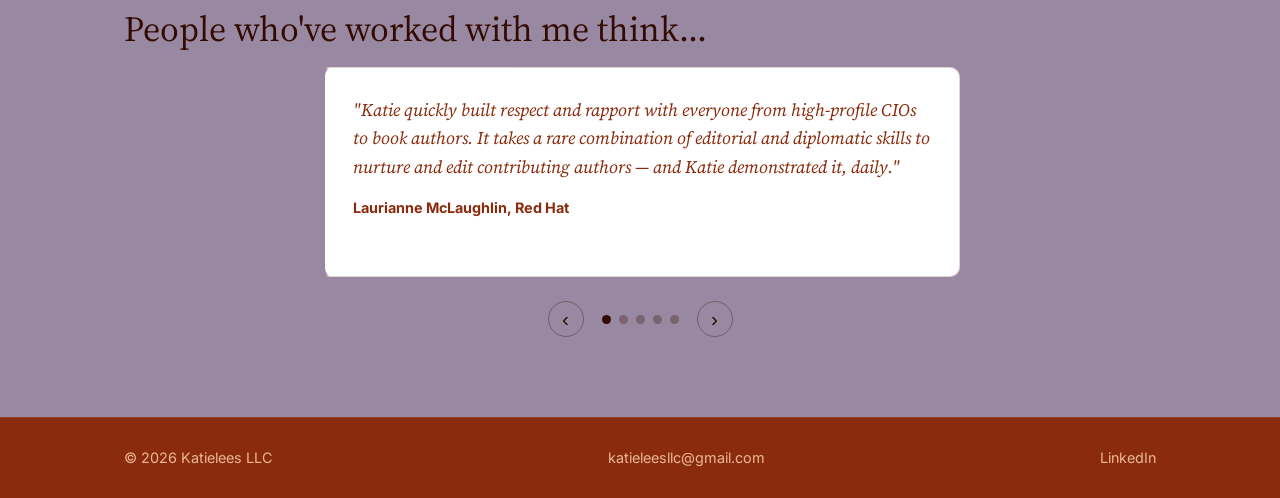
==== commit 9d4cb684: "Add LLM/SERP visibility to Services section intro Co-Authored-By: Claude Sonnet 5 <noreply@anthropic" ====
--- a/index.html
+++ b/index.html
@@ -84,7 +84,7 @@
   <section id="services" class="section section-alt">
     <div class="wrap">
       <h2 class="section-heading">What we do</h2>
-      <p class="section-intro">Struggling with bandwidth, senior judgment, or a workflow that hasn't caught up to AI? Here are a few ways we typically fill that gap — most engagements end up as a mix of these.</p>
+      <p class="section-intro">Struggling with bandwidth, senior judgment, getting noticed by LLMs &amp; SERPS, or a workflow that hasn't caught up to AI? Here are a few ways we typically fill that gap — most engagements end up as a mix of these.</p>
     </div>
     <div class="services-stage-wrap">
       <div class="services-stage">
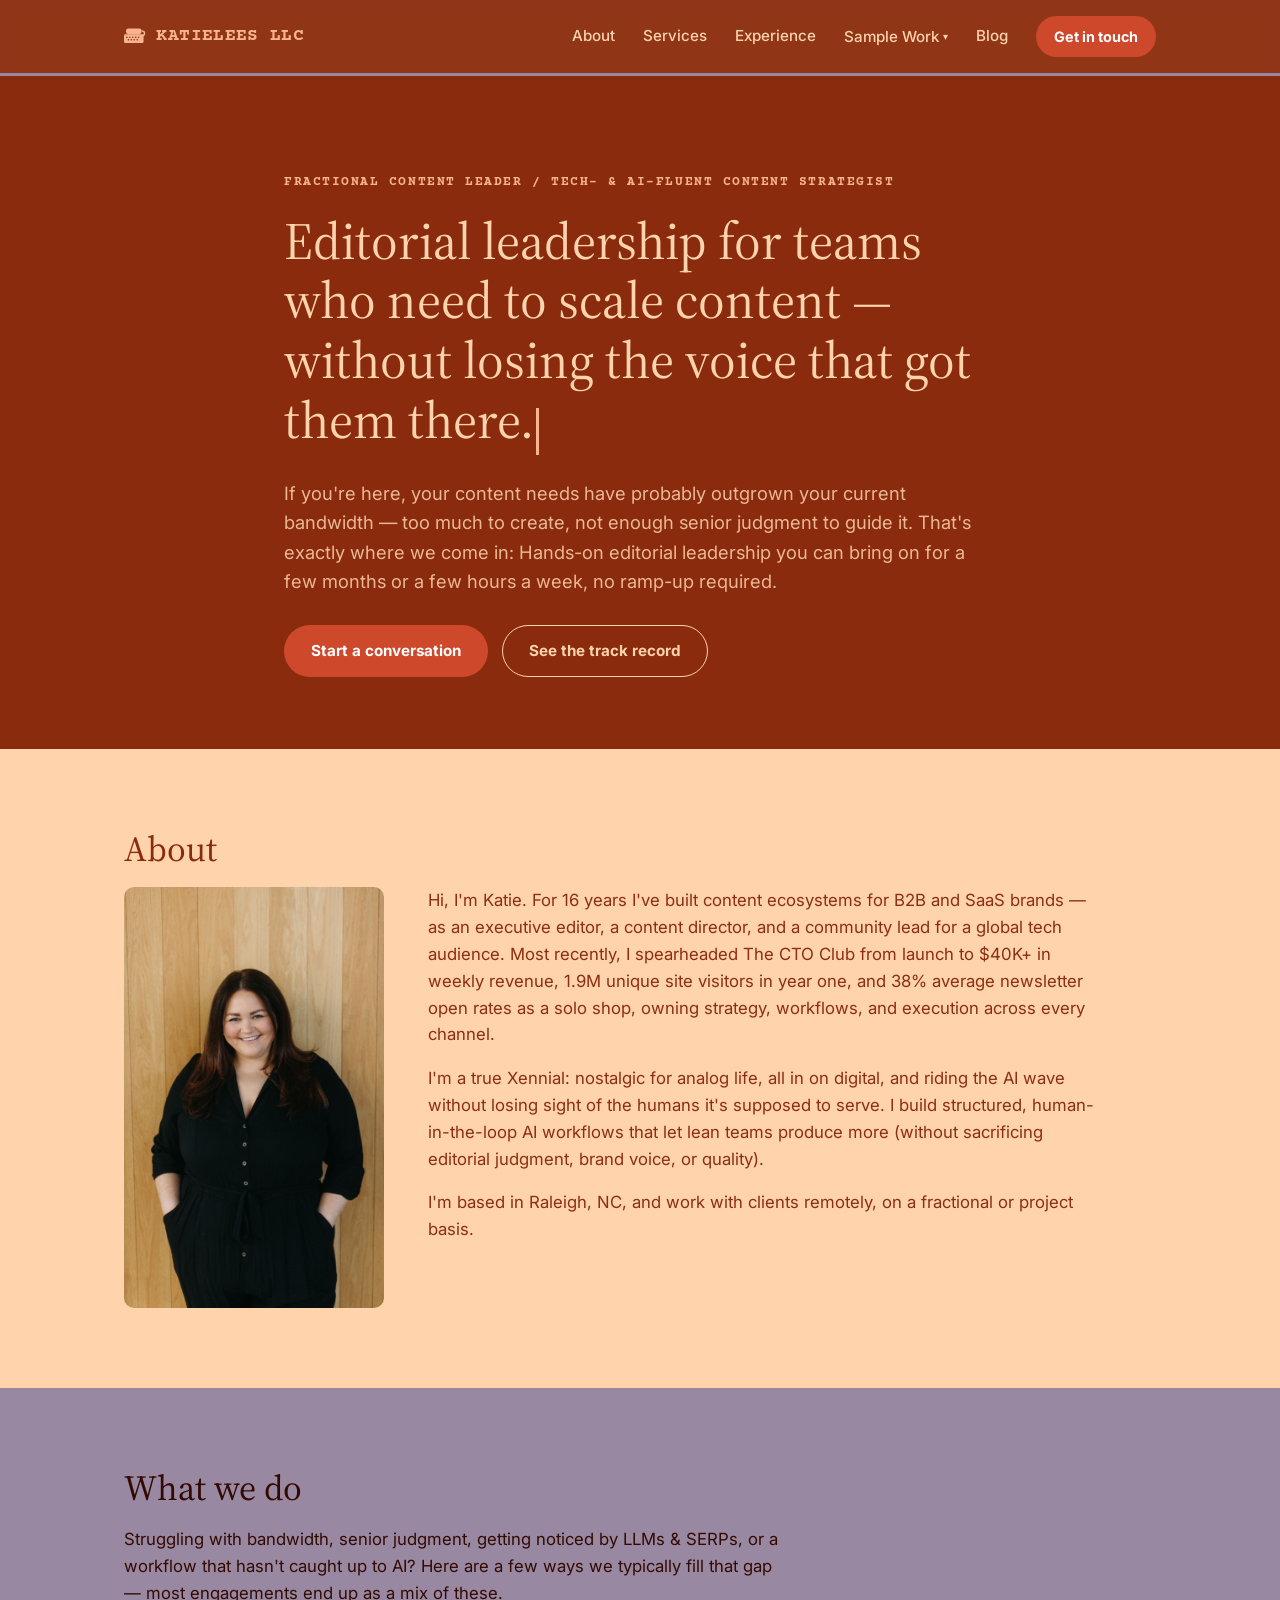
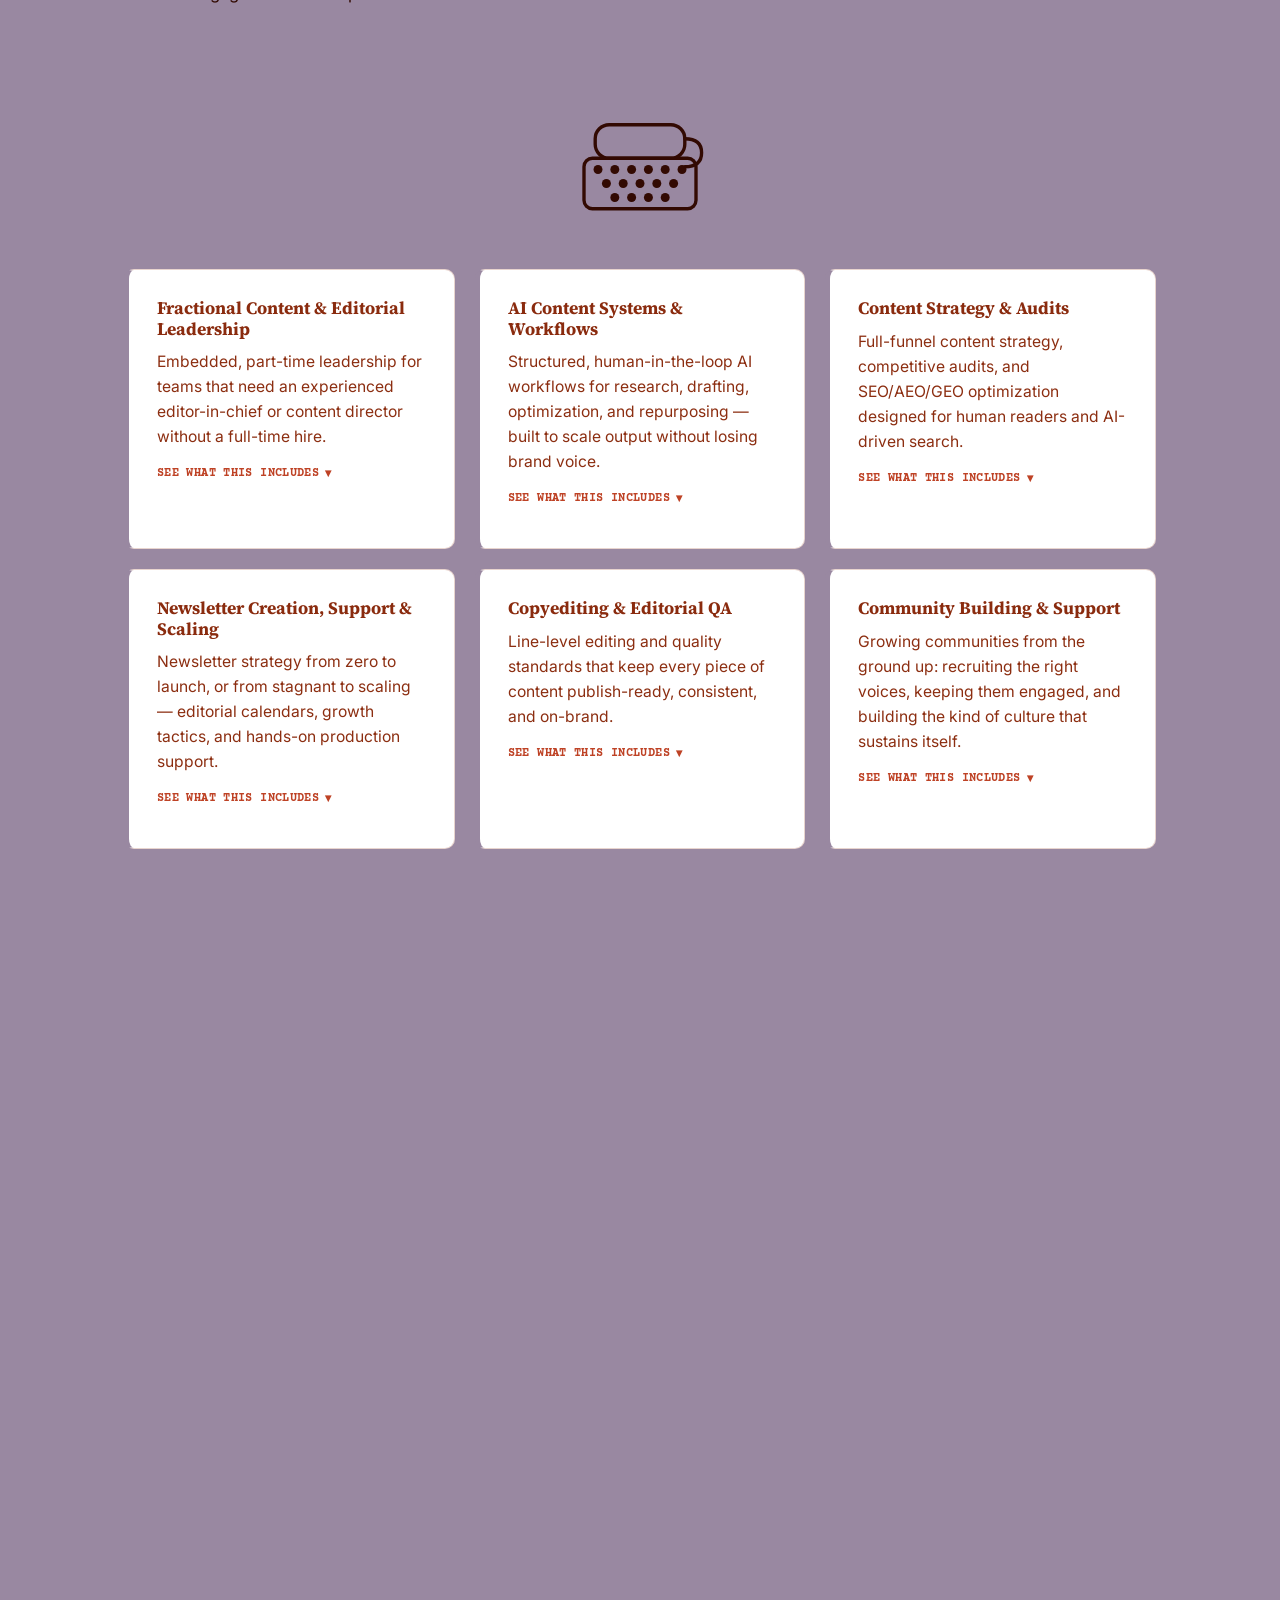
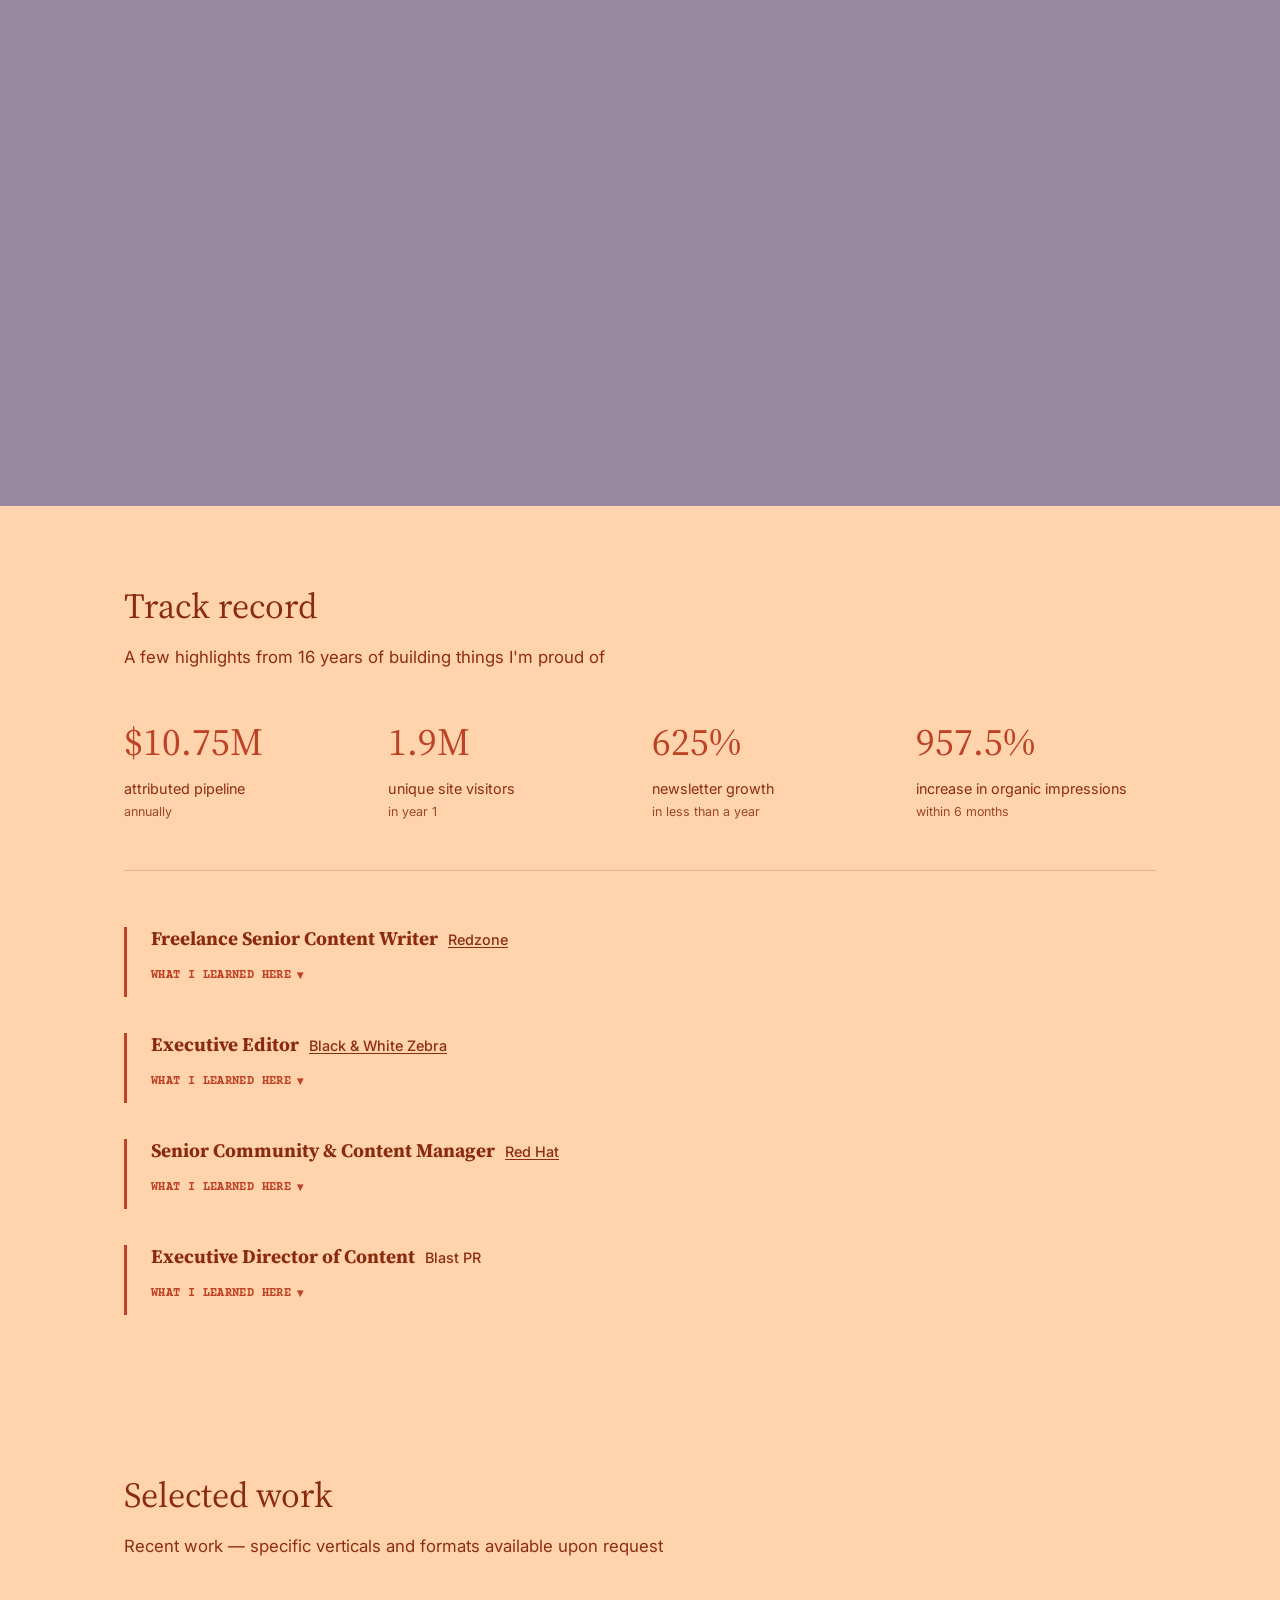
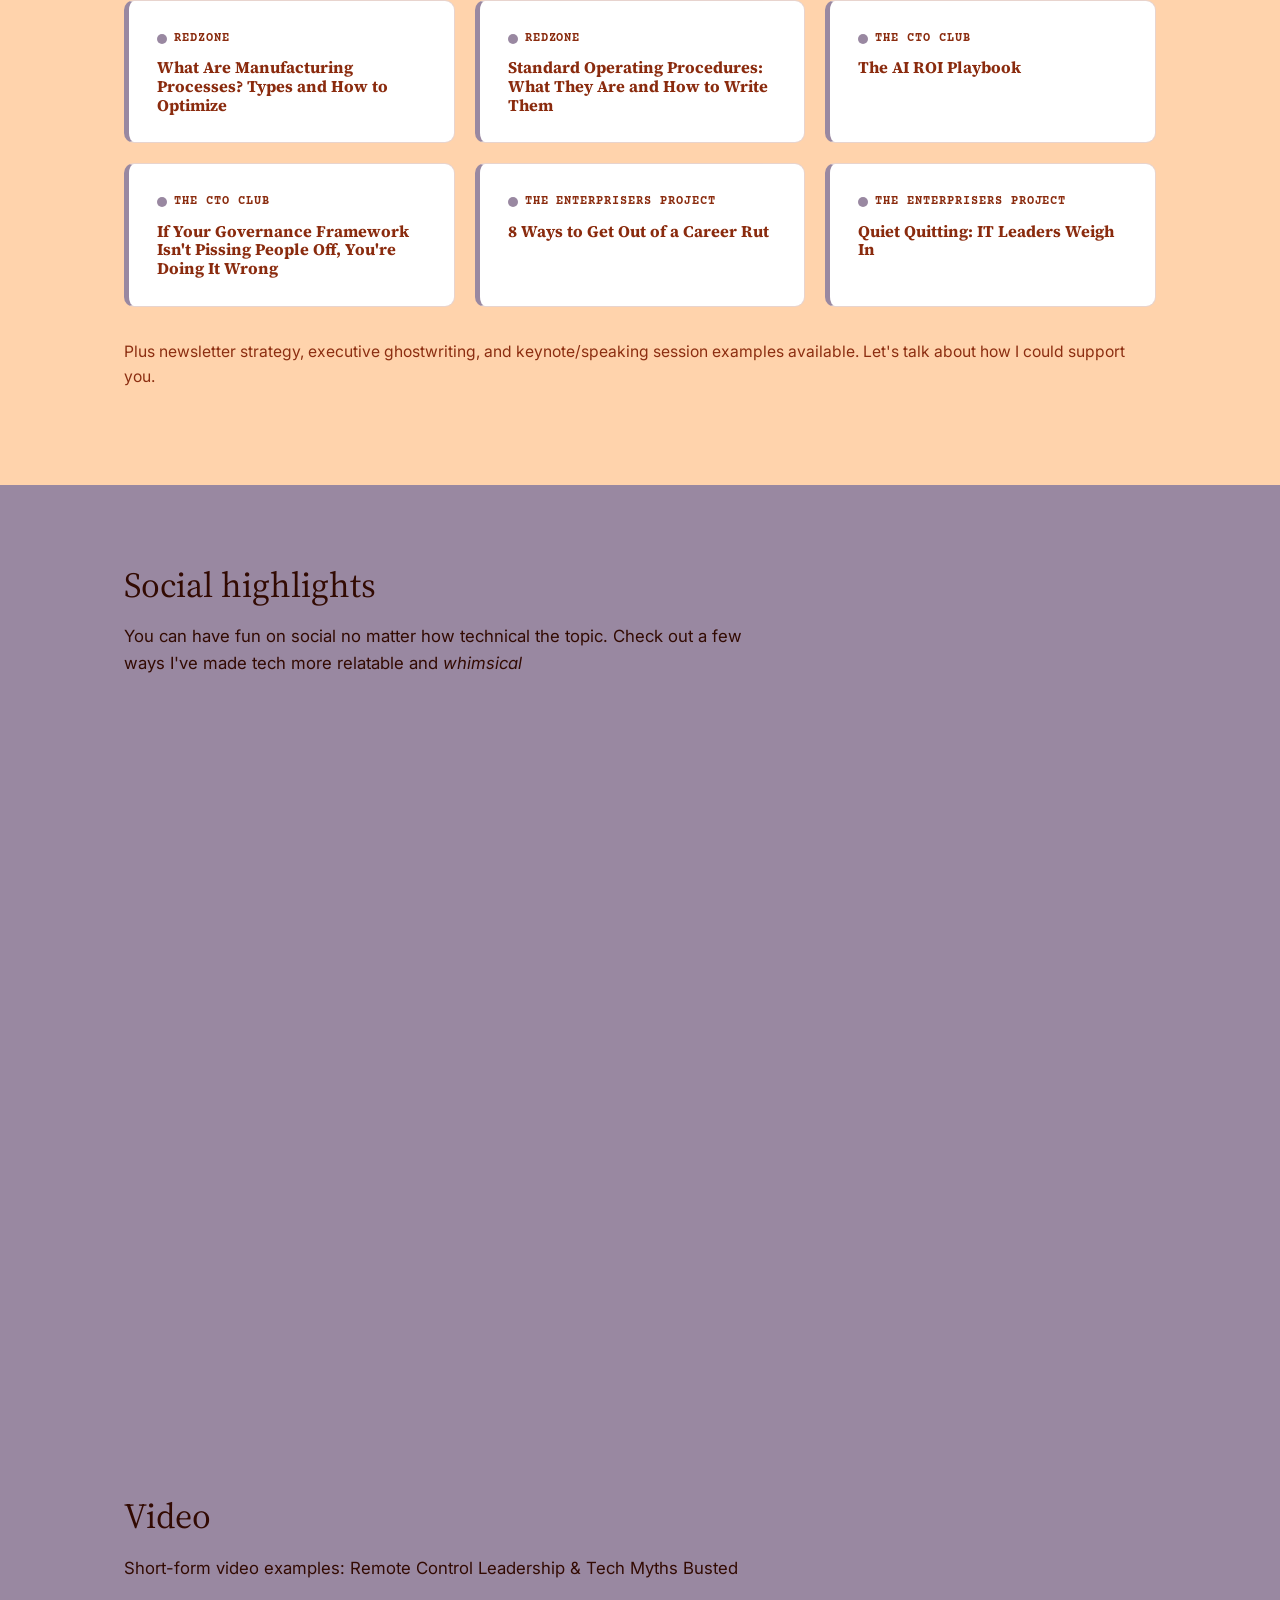
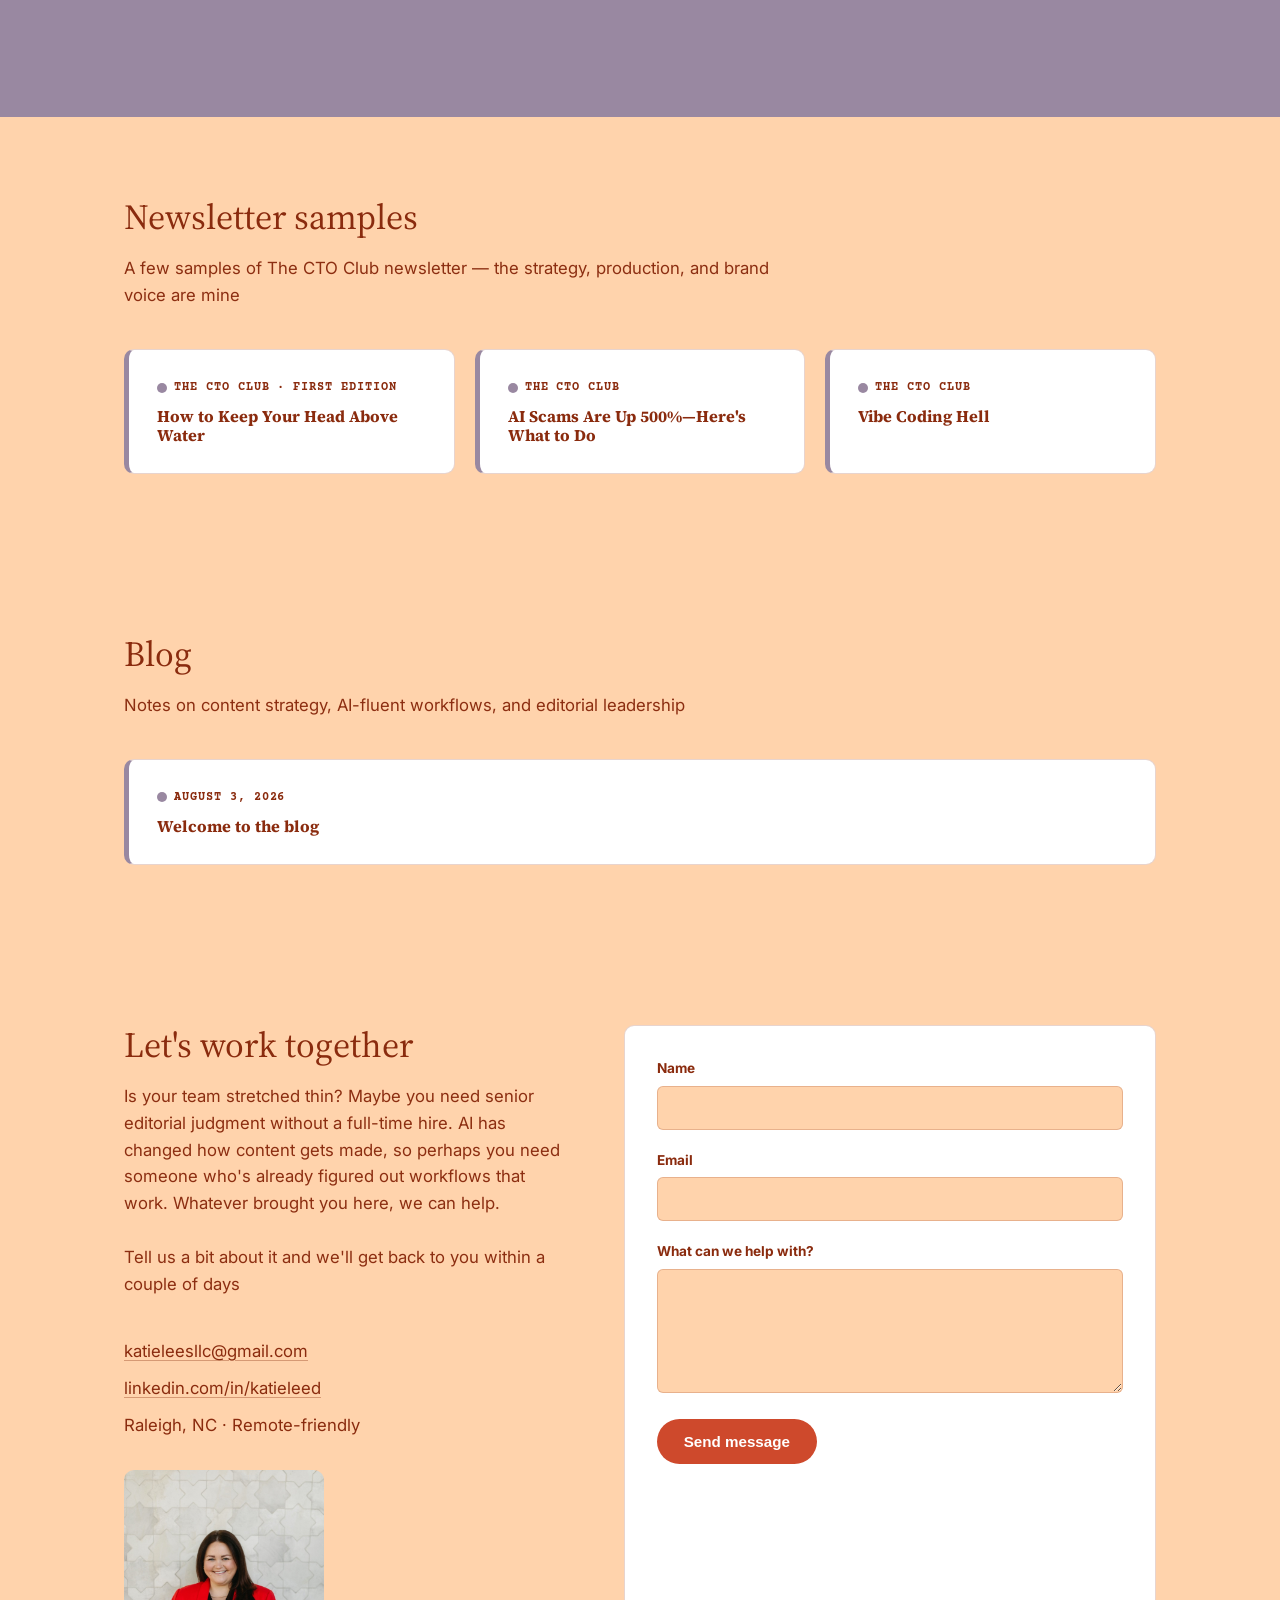
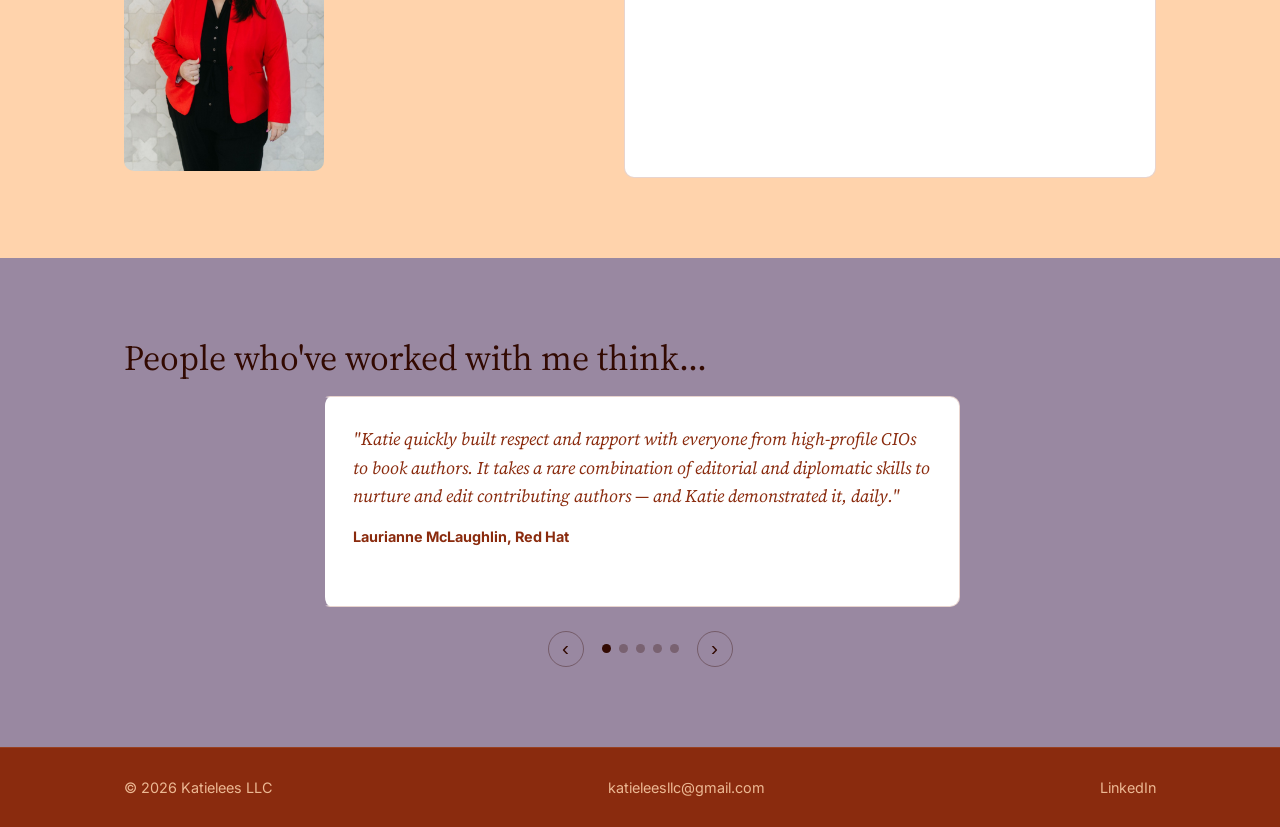
==== commit 3e74f96f: "Add headshots to About and Contact, fix SERPs capitalization - About section: photo beside the bio c" ====
--- a/index.html
+++ b/index.html
@@ -73,10 +73,13 @@
   <section id="about" class="section">
     <div class="wrap about-grid">
       <h2 class="section-heading">About</h2>
-      <div class="about-copy">
-        <p>Hi, I'm Katie. For 16 years I've built content ecosystems for B2B and SaaS brands — as an executive editor, a content director, and a community lead for a global tech audience. Most recently, I spearheaded The CTO Club from launch to $40K+ in weekly revenue, 1.9M unique site visitors in year one, and 38% average newsletter open rates as a solo shop, owning strategy, workflows, and execution across every channel.</p>
-        <p>I'm a true Xennial: nostalgic for analog life, all in on digital, and riding the AI wave without losing sight of the humans it's supposed to serve. I build structured, human-in-the-loop AI workflows that let lean teams produce more (without sacrificing editorial judgment, brand voice, or quality).</p>
-        <p>I'm based in Raleigh, NC, and work with clients remotely, on a fractional or project basis.</p>
+      <div class="about-flex">
+        <img class="about-photo" src="images/katie-about.jpg" alt="Katie Sanders smiling, standing against a wood-paneled wall" width="618" height="1000" loading="lazy">
+        <div class="about-copy">
+          <p>Hi, I'm Katie. For 16 years I've built content ecosystems for B2B and SaaS brands — as an executive editor, a content director, and a community lead for a global tech audience. Most recently, I spearheaded The CTO Club from launch to $40K+ in weekly revenue, 1.9M unique site visitors in year one, and 38% average newsletter open rates as a solo shop, owning strategy, workflows, and execution across every channel.</p>
+          <p>I'm a true Xennial: nostalgic for analog life, all in on digital, and riding the AI wave without losing sight of the humans it's supposed to serve. I build structured, human-in-the-loop AI workflows that let lean teams produce more (without sacrificing editorial judgment, brand voice, or quality).</p>
+          <p>I'm based in Raleigh, NC, and work with clients remotely, on a fractional or project basis.</p>
+        </div>
       </div>
     </div>
   </section>
@@ -84,7 +87,7 @@
   <section id="services" class="section section-alt">
     <div class="wrap">
       <h2 class="section-heading">What we do</h2>
-      <p class="section-intro">Struggling with bandwidth, senior judgment, getting noticed by LLMs &amp; SERPS, or a workflow that hasn't caught up to AI? Here are a few ways we typically fill that gap — most engagements end up as a mix of these.</p>
+      <p class="section-intro">Struggling with bandwidth, senior judgment, getting noticed by LLMs &amp; SERPs, or a workflow that hasn't caught up to AI? Here are a few ways we typically fill that gap — most engagements end up as a mix of these.</p>
     </div>
     <div class="services-stage-wrap">
       <div class="services-stage">
@@ -402,6 +405,7 @@
           <li><a href="https://www.linkedin.com/in/katieleed/" target="_blank" rel="noopener">linkedin.com/in/katieleed</a></li>
           <li>Raleigh, NC · Remote-friendly</li>
         </ul>
+        <img class="contact-photo" src="images/katie-contact.jpg" alt="Katie Sanders smiling, wearing a red blazer" width="666" height="1000" loading="lazy">
       </div>
       <form class="contact-form" action="https://formspree.io/f/mjgnrnyz" method="POST">
         <label for="name">Name</label>
--- a/styles.css
+++ b/styles.css
@@ -304,6 +304,18 @@
 }
 
 /* ---------- About ---------- */
+.about-flex {
+  display: flex;
+  gap: 44px;
+  align-items: flex-start;
+}
+.about-photo {
+  width: 260px;
+  height: auto;
+  flex-shrink: 0;
+  border-radius: var(--radius);
+  object-fit: cover;
+}
 .about-copy { max-width: 68ch; }
 .about-copy p { font-size: 1.05rem; }
 
@@ -700,6 +712,14 @@
   flex-direction: column;
   gap: 10px;
   font-size: 1.05rem;
+}
+
+.contact-photo {
+  width: 200px;
+  height: auto;
+  margin-top: 32px;
+  border-radius: var(--radius);
+  object-fit: cover;
 }
 
 .contact-form {
@@ -874,6 +894,11 @@
 
   .contact-grid { grid-template-columns: 1fr; }
 
+  .about-flex { flex-direction: column; }
+  .about-photo { width: 200px; }
+
+  .contact-photo { width: 160px; }
+
   #services .card-grid { grid-template-columns: 1fr; }
   #work .card-grid { grid-template-columns: 1fr; }
 
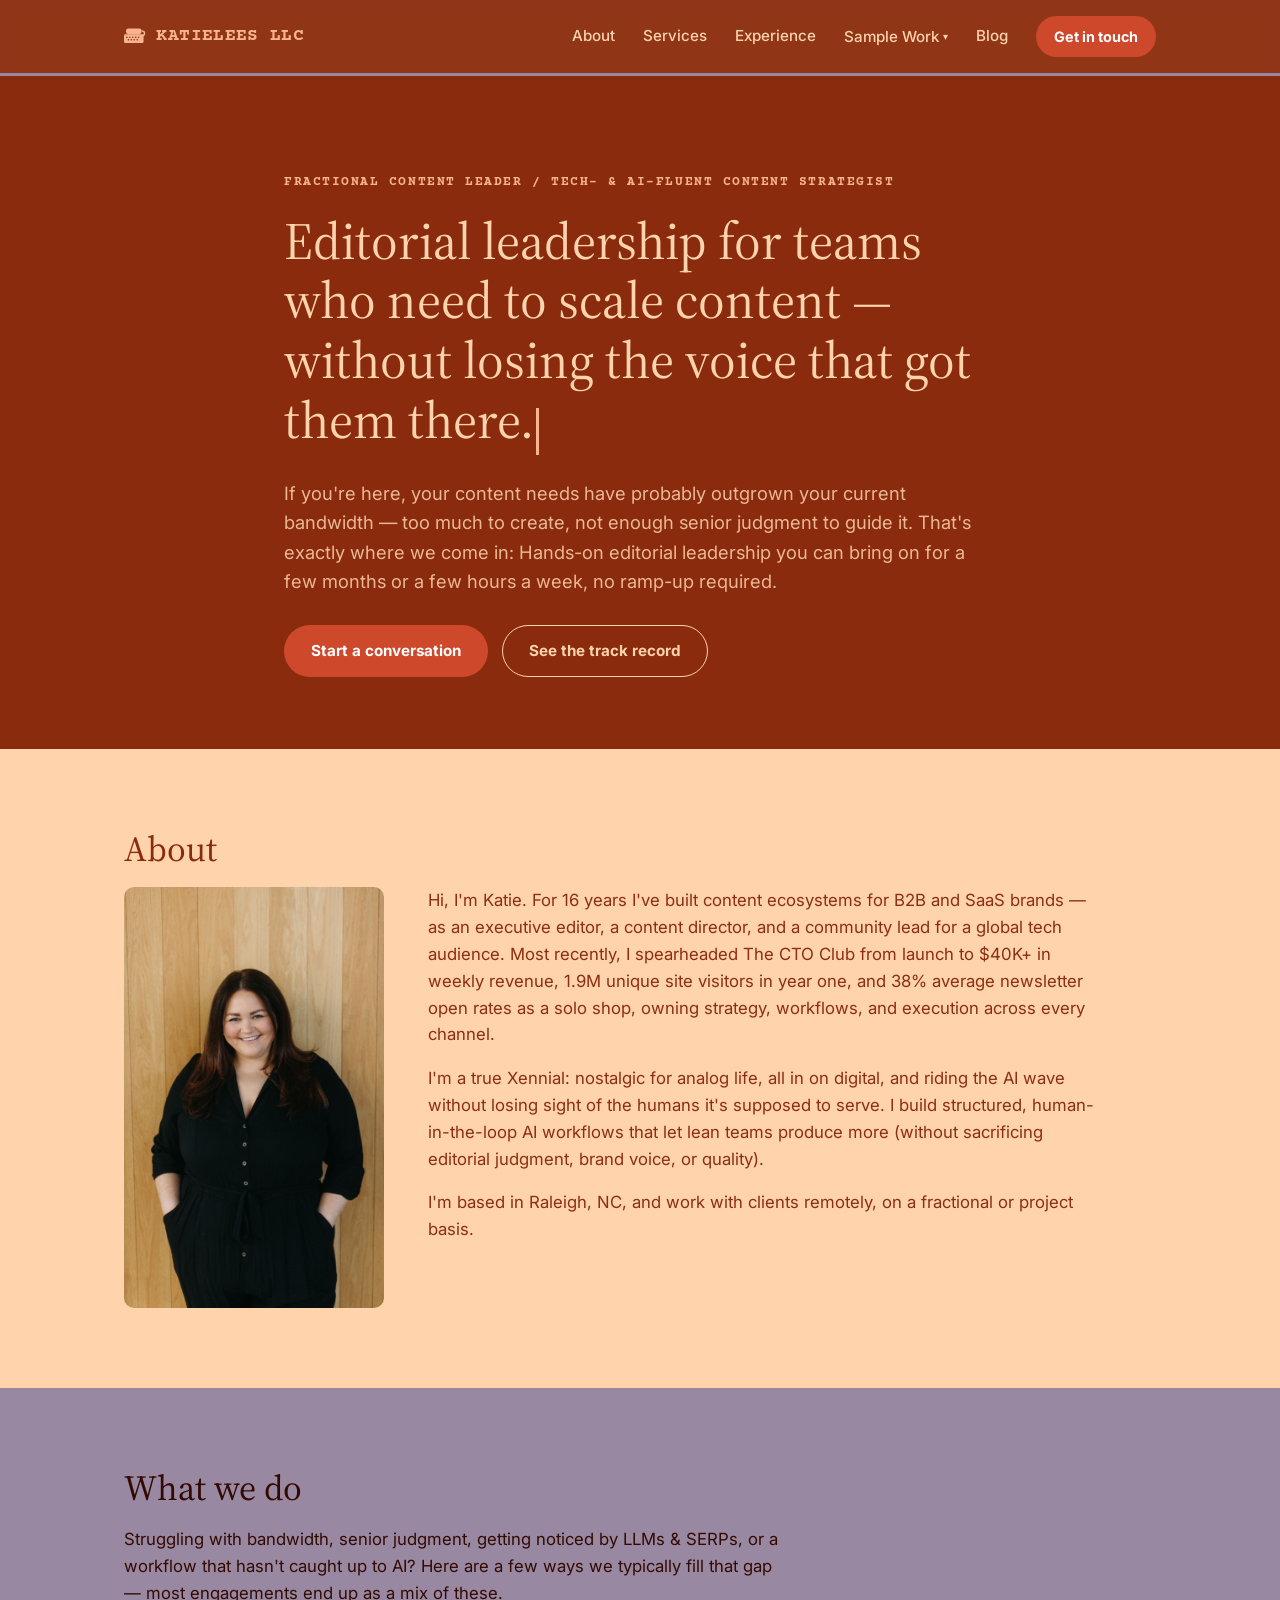
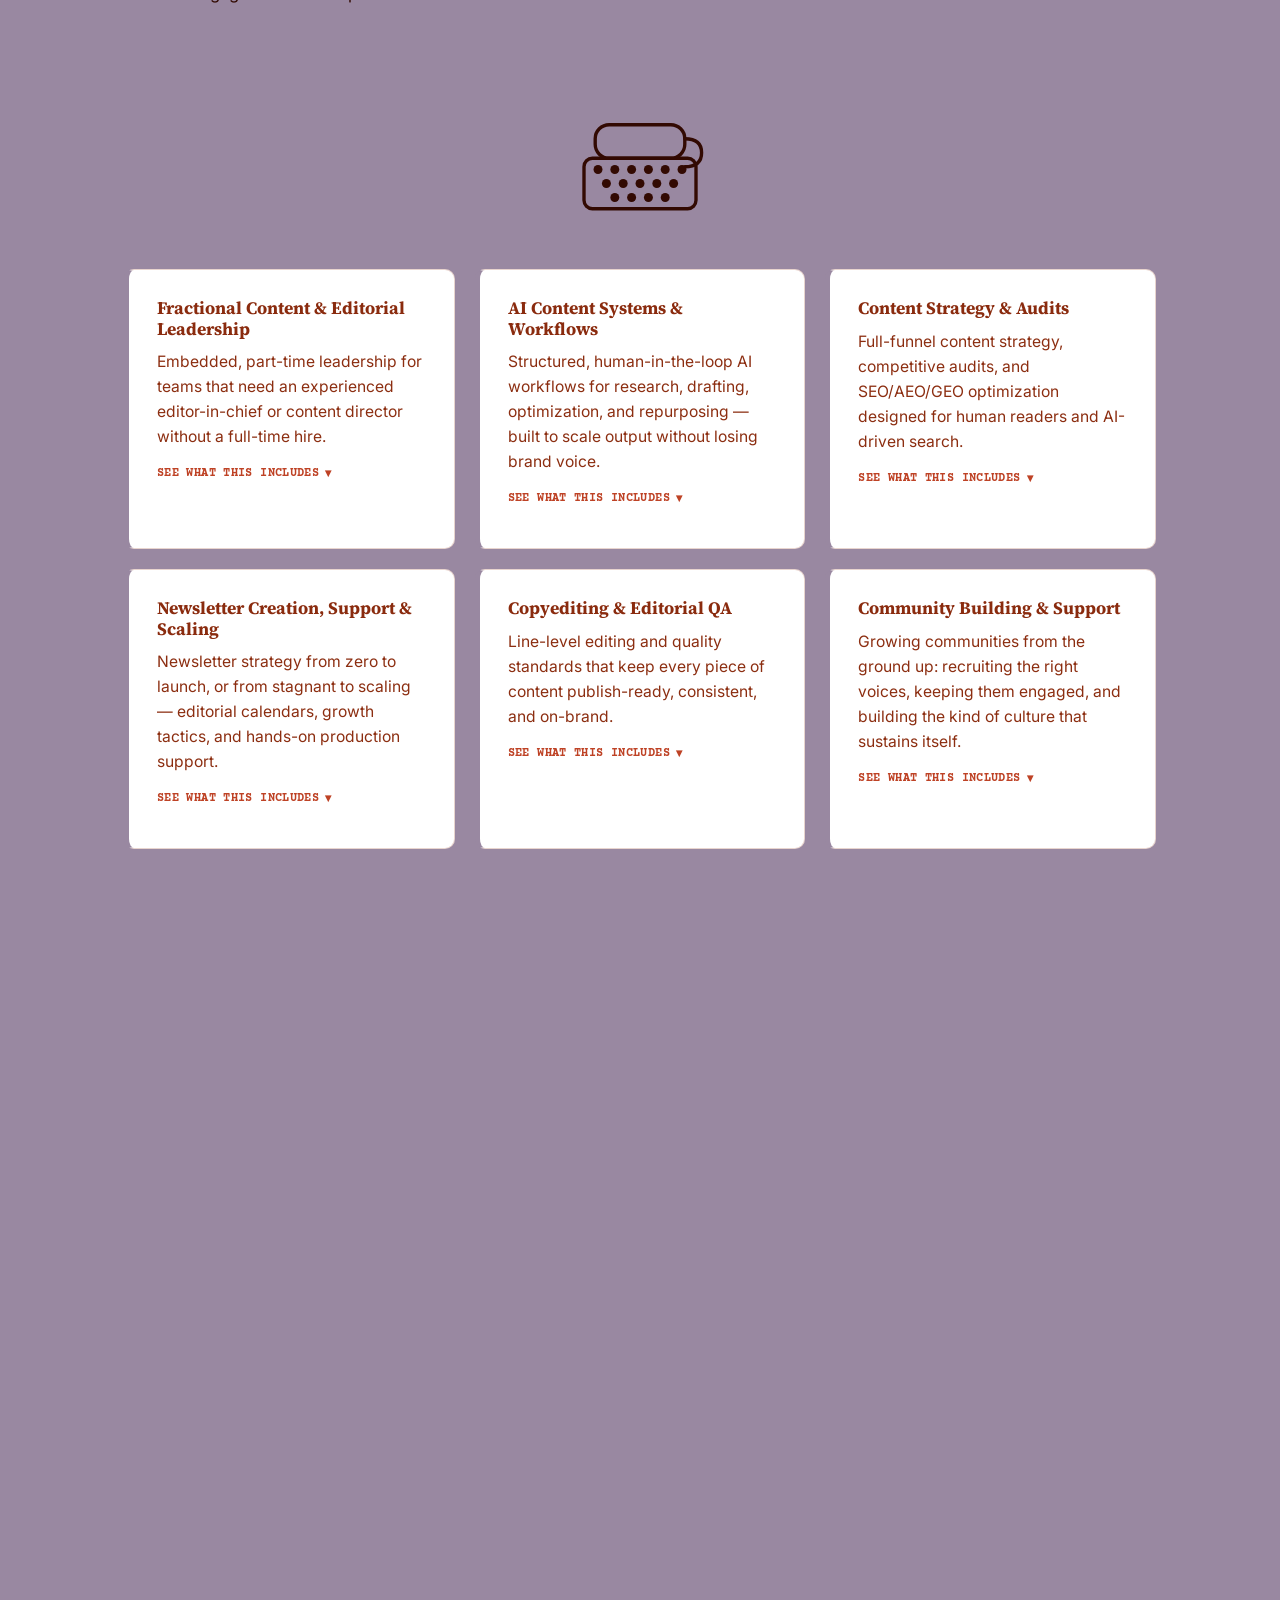
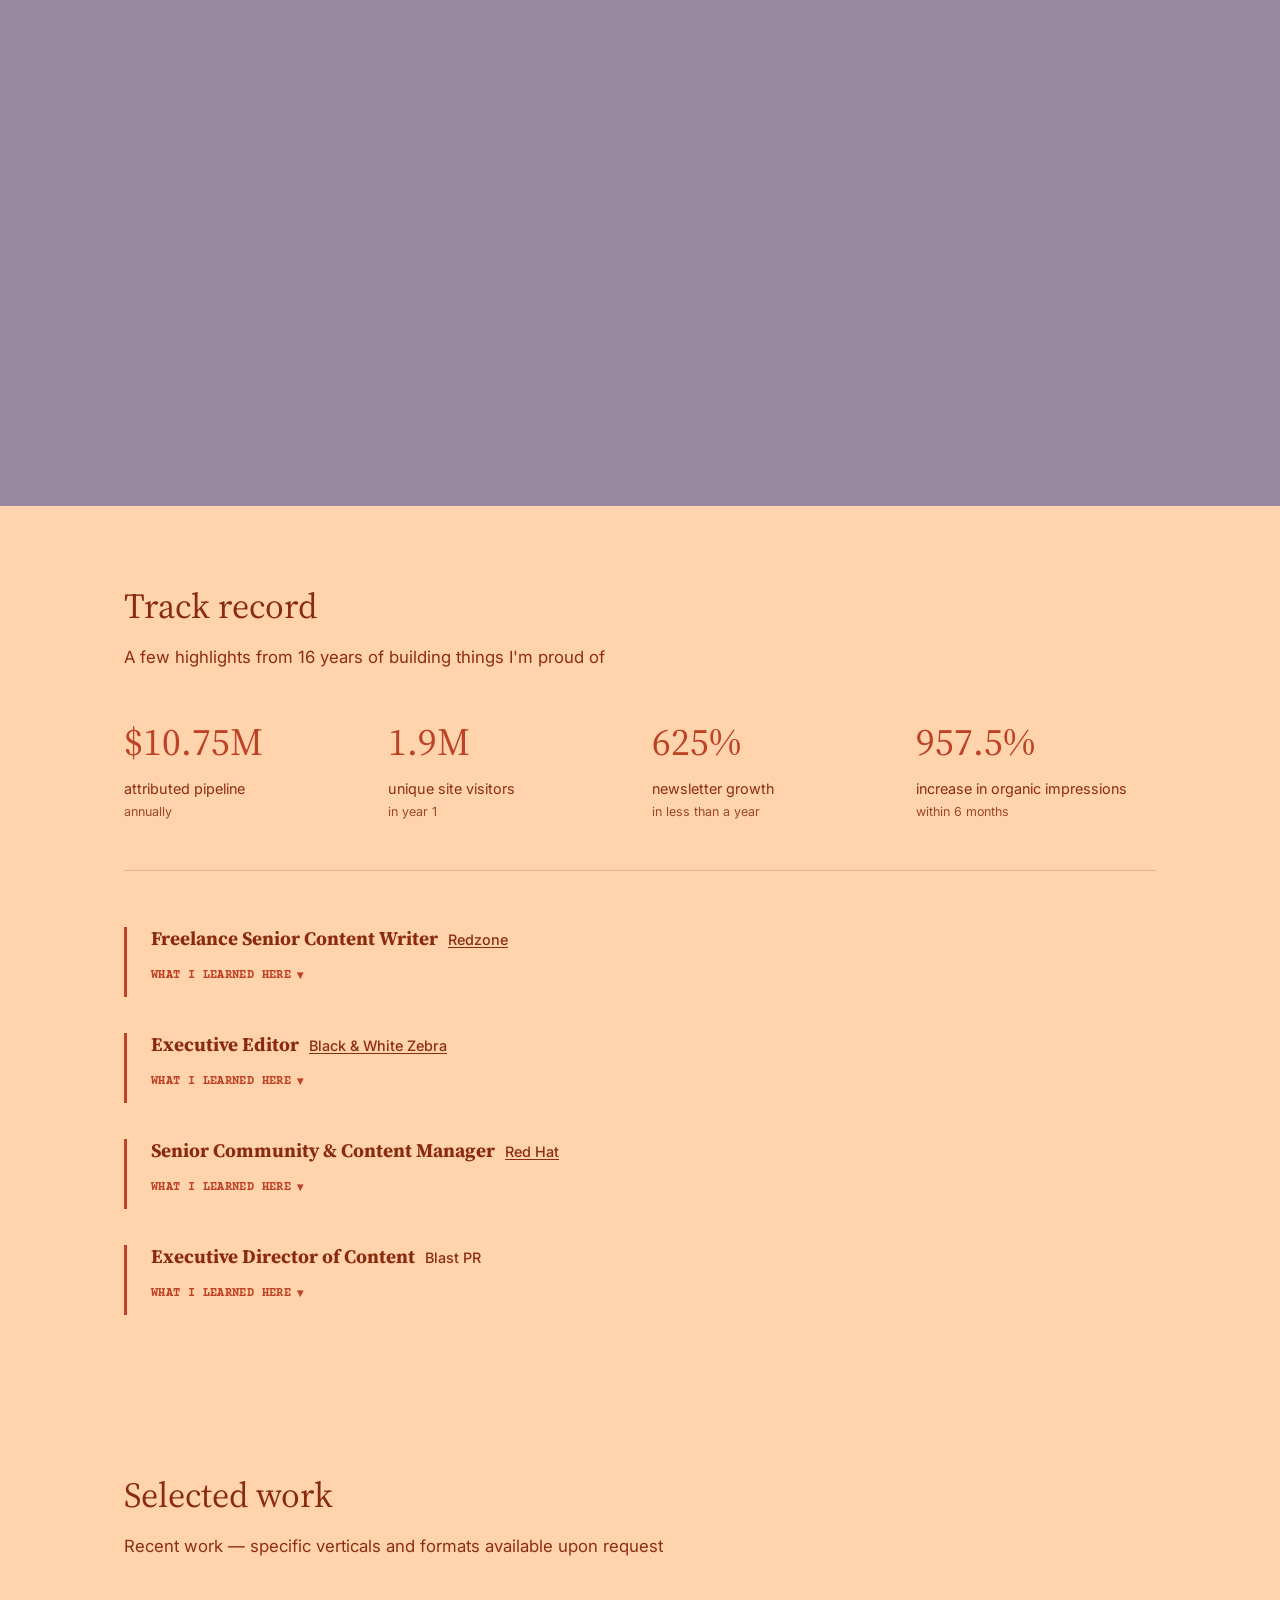
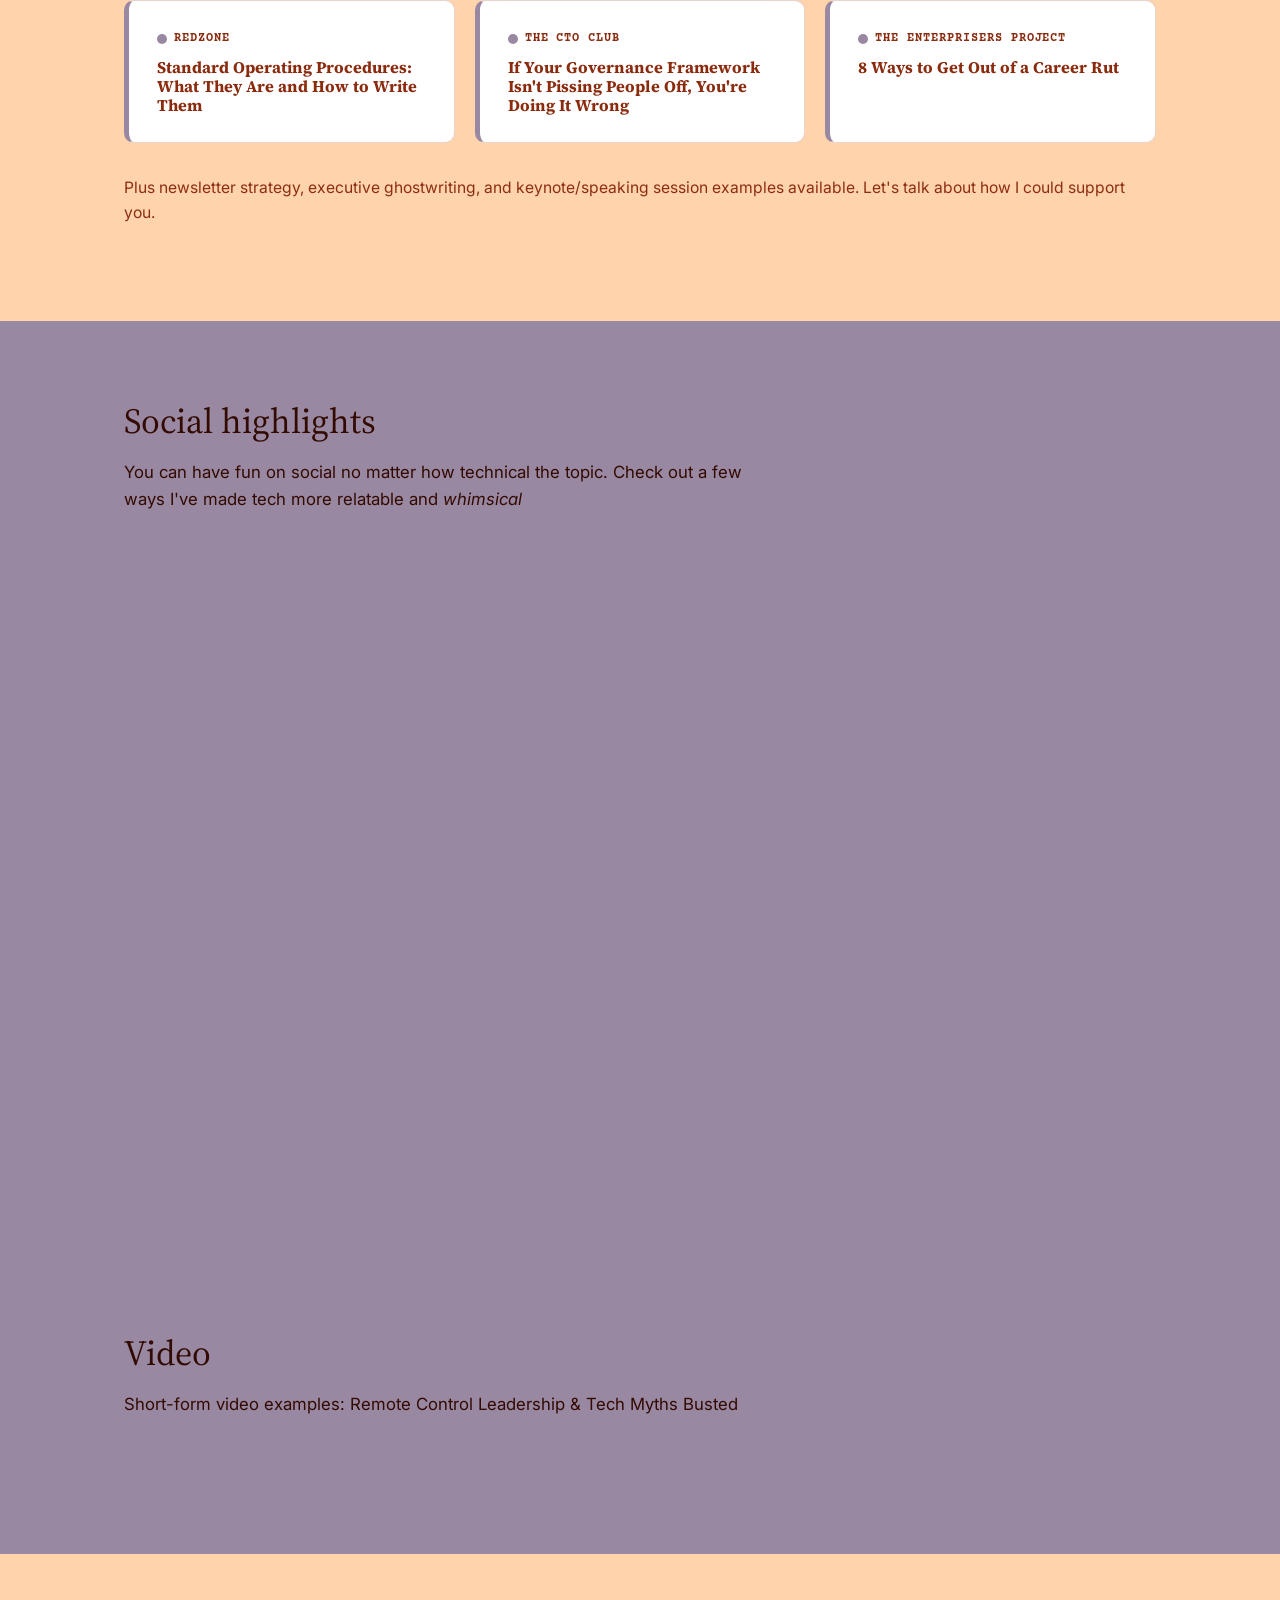
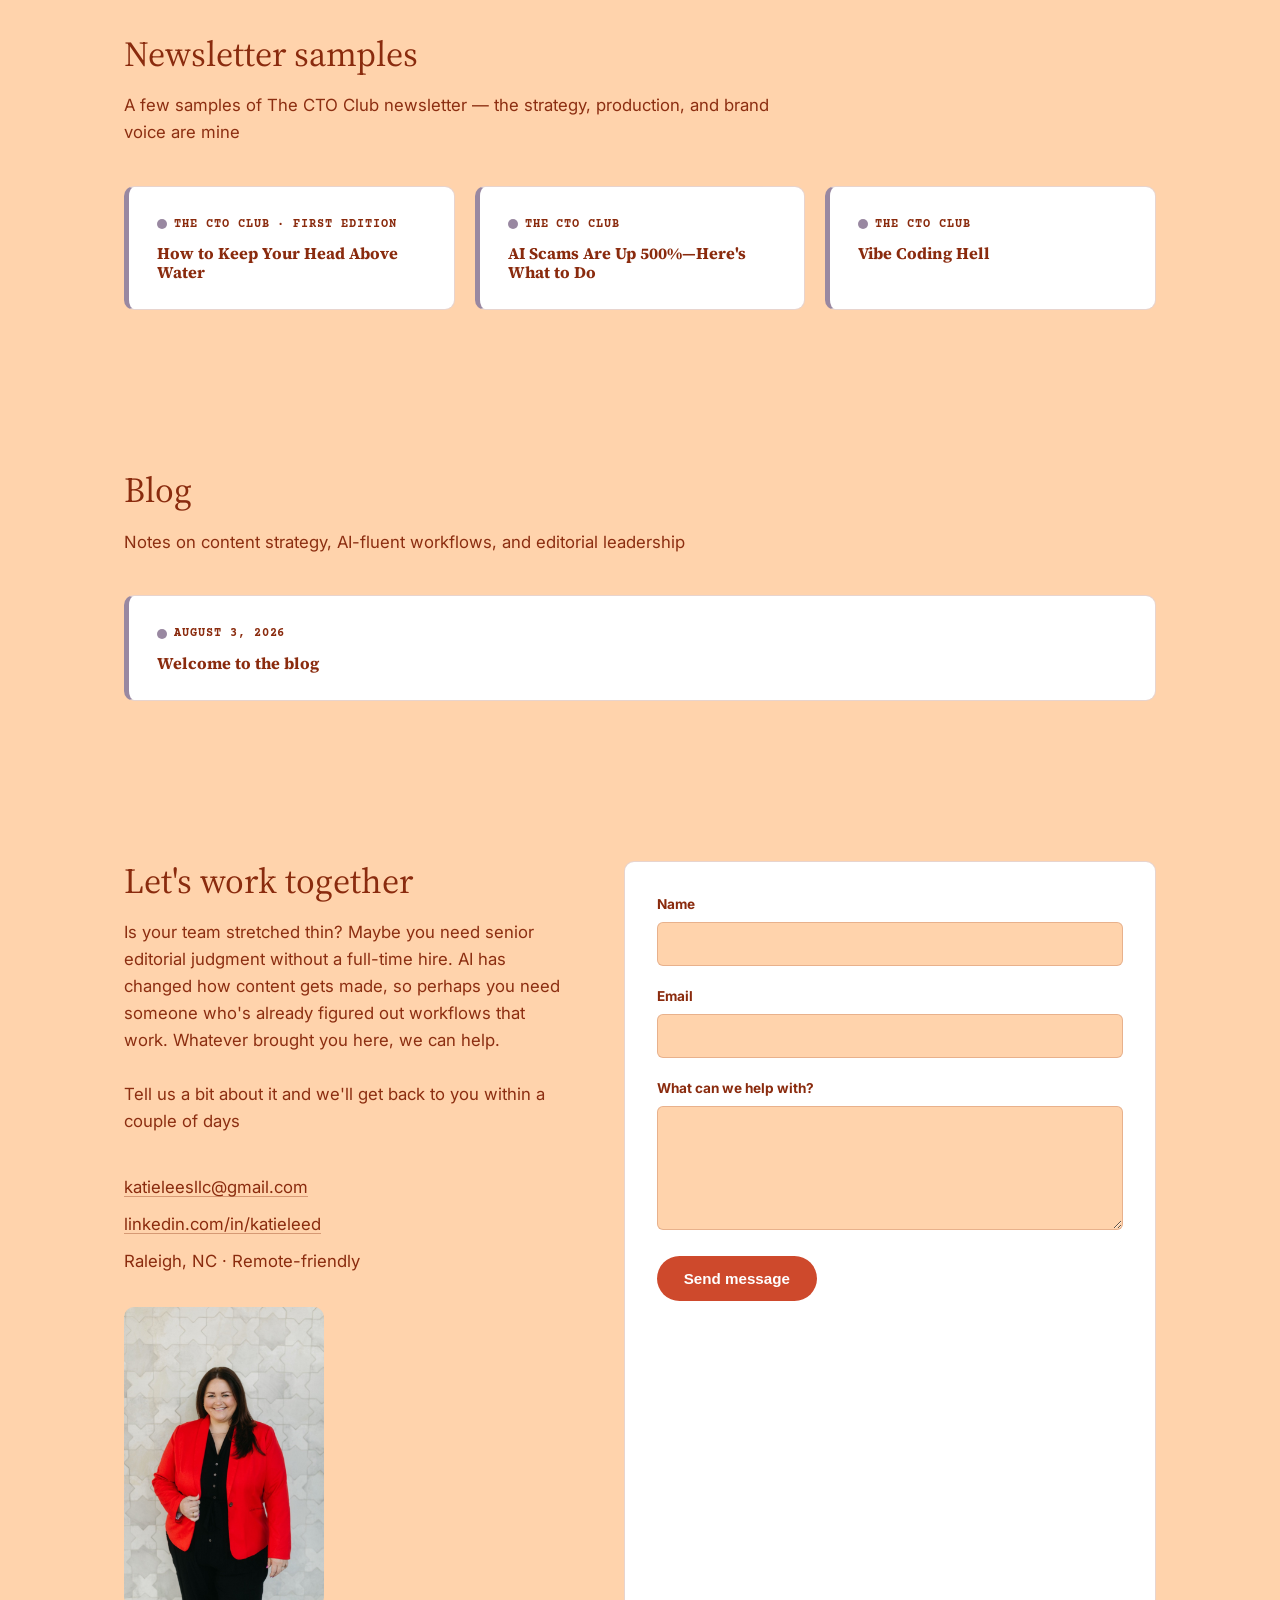
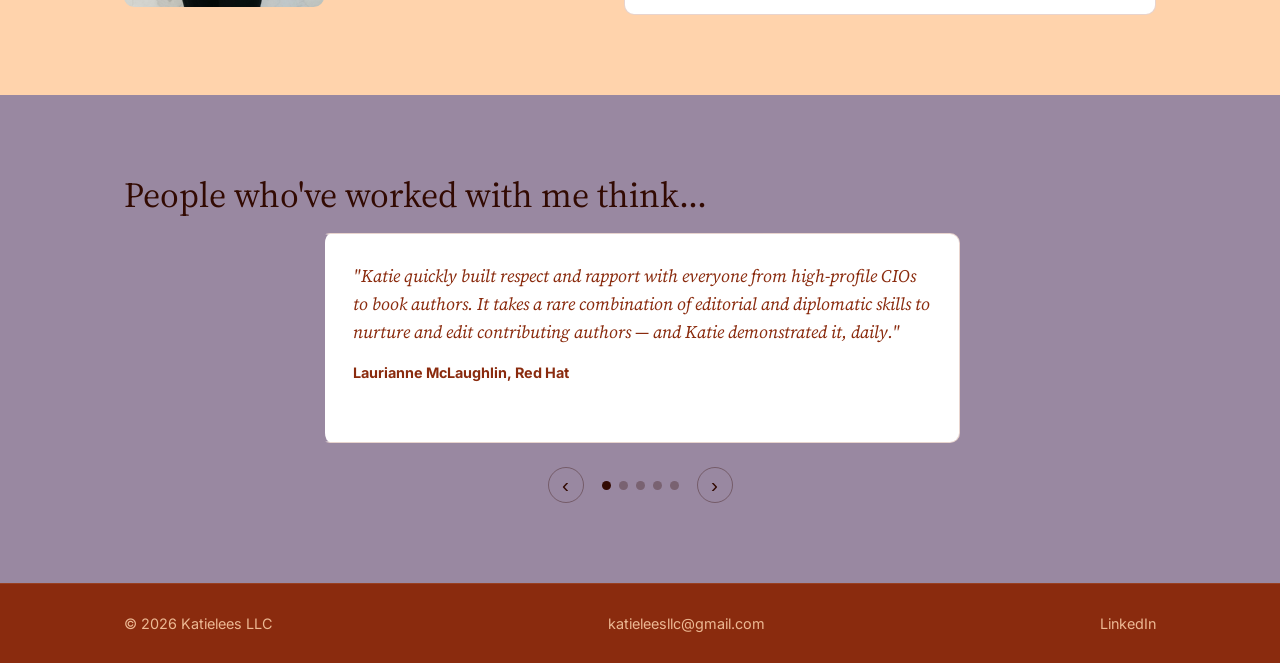
==== commit 5ce2db66: "Trim Selected Work to one piece per publication Keeps Standard Operating Procedures (Redzone), the g" ====
--- a/index.html
+++ b/index.html
@@ -296,18 +296,10 @@
       <h2 class="section-heading">Selected work</h2>
       <p class="section-intro">Recent work — specific verticals and formats available upon request</p>
       <div class="card-grid">
-        <a class="card card-link" href="https://www.rzsoftware.com/blog/manufacturing-processes" target="_blank" rel="noopener">
-          <span class="card-kicker">Redzone</span>
-          <h3>What Are Manufacturing Processes? Types and How to Optimize</h3>
-        </a>
         <a class="card card-link" href="https://www.rzsoftware.com/blog/standard-operating-procedures" target="_blank" rel="noopener">
           <span class="card-kicker">Redzone</span>
           <h3>Standard Operating Procedures: What They Are and How to Write Them</h3>
         </a>
-        <a class="card card-link" href="https://thectoclub.com/strategy-innovation/ai-roi-playbook/" target="_blank" rel="noopener">
-          <span class="card-kicker">The CTO Club</span>
-          <h3>The AI ROI Playbook</h3>
-        </a>
         <a class="card card-link" href="https://thectoclub.com/it-governance/your-governance-framework-should-piss-people-off/" target="_blank" rel="noopener">
           <span class="card-kicker">The CTO Club</span>
           <h3>If Your Governance Framework Isn't Pissing People Off, You're Doing It Wrong</h3>
@@ -315,10 +307,6 @@
         <a class="card card-link" href="https://enterprisersproject.com/article/2022/10/career-rut-advice" target="_blank" rel="noopener">
           <span class="card-kicker">The Enterprisers Project</span>
           <h3>8 Ways to Get Out of a Career Rut</h3>
-        </a>
-        <a class="card card-link" href="https://enterprisersproject.com/article/2022/9/quiet-quitting-it-leaders" target="_blank" rel="noopener">
-          <span class="card-kicker">The Enterprisers Project</span>
-          <h3>Quiet Quitting: IT Leaders Weigh In</h3>
         </a>
       </div>
       <p class="work-more">Plus newsletter strategy, executive ghostwriting, and keynote/speaking session examples available. Let's talk about how I could support you.</p>
